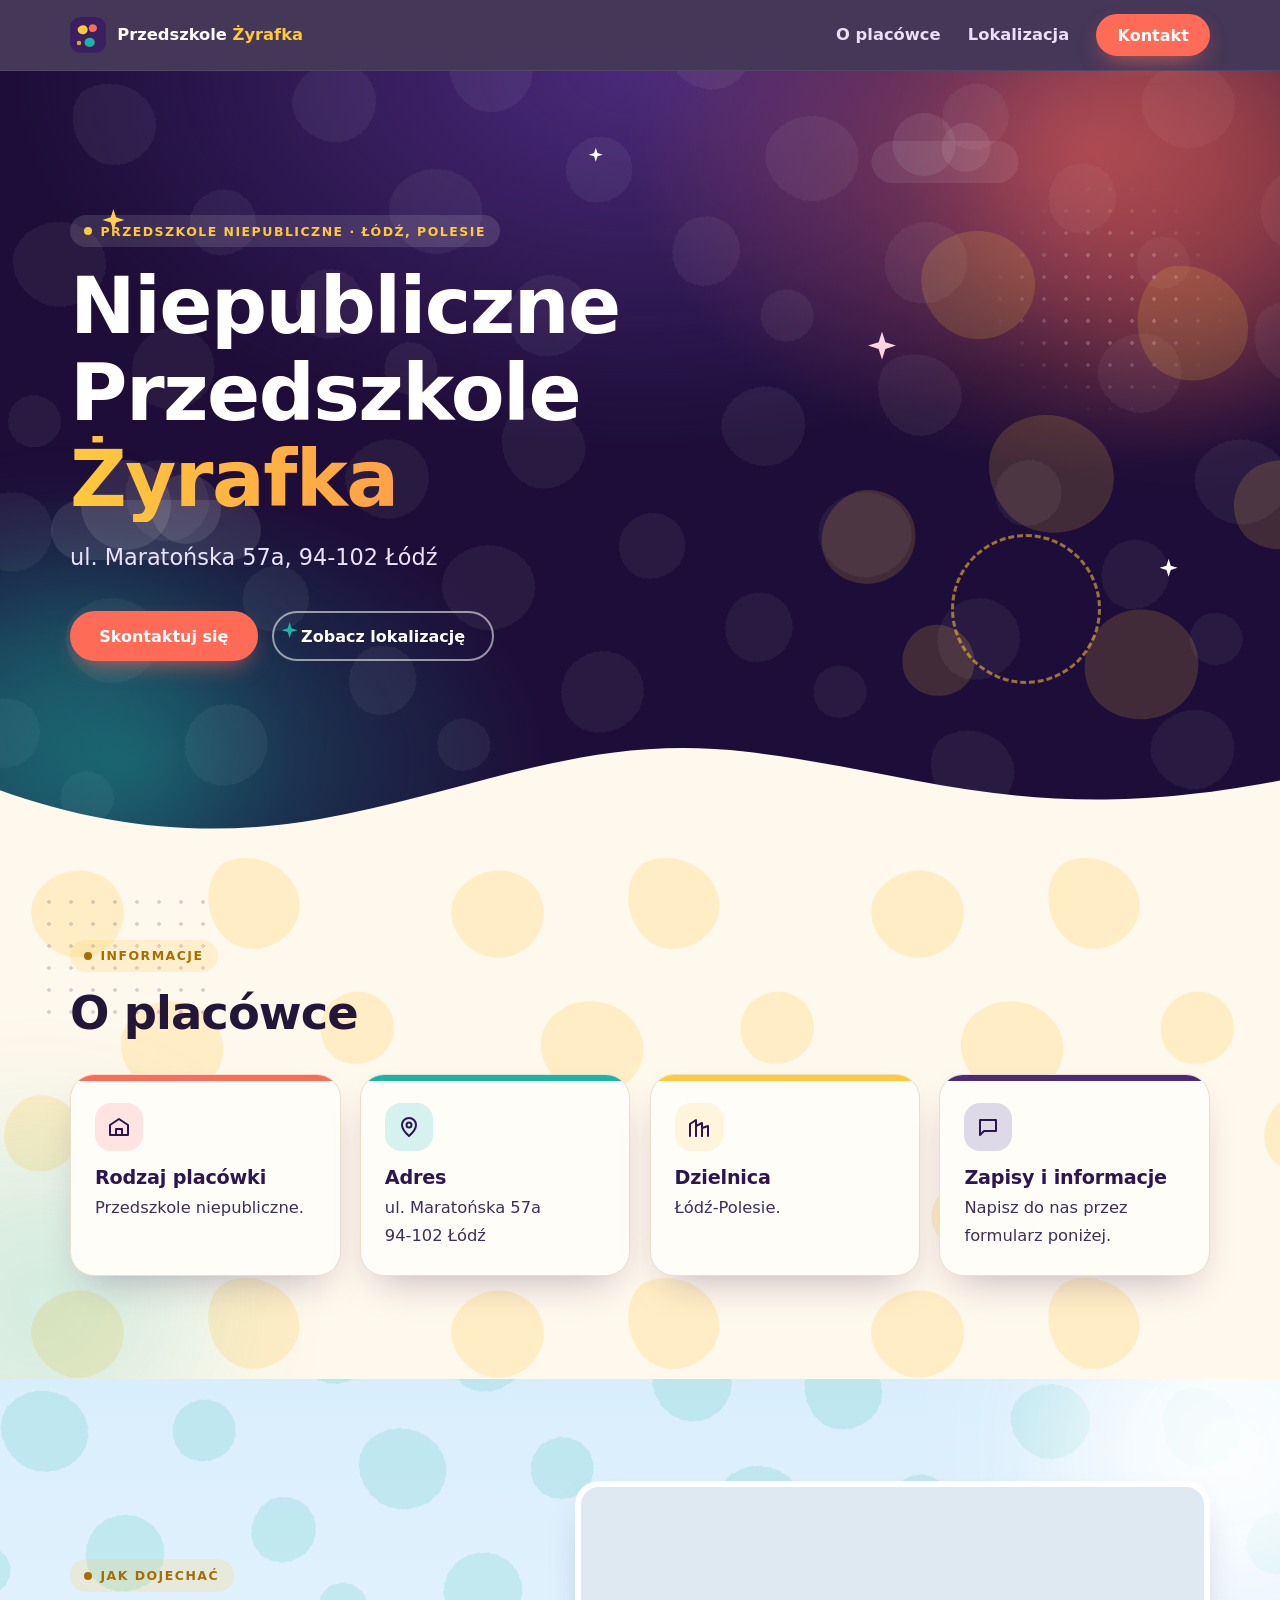
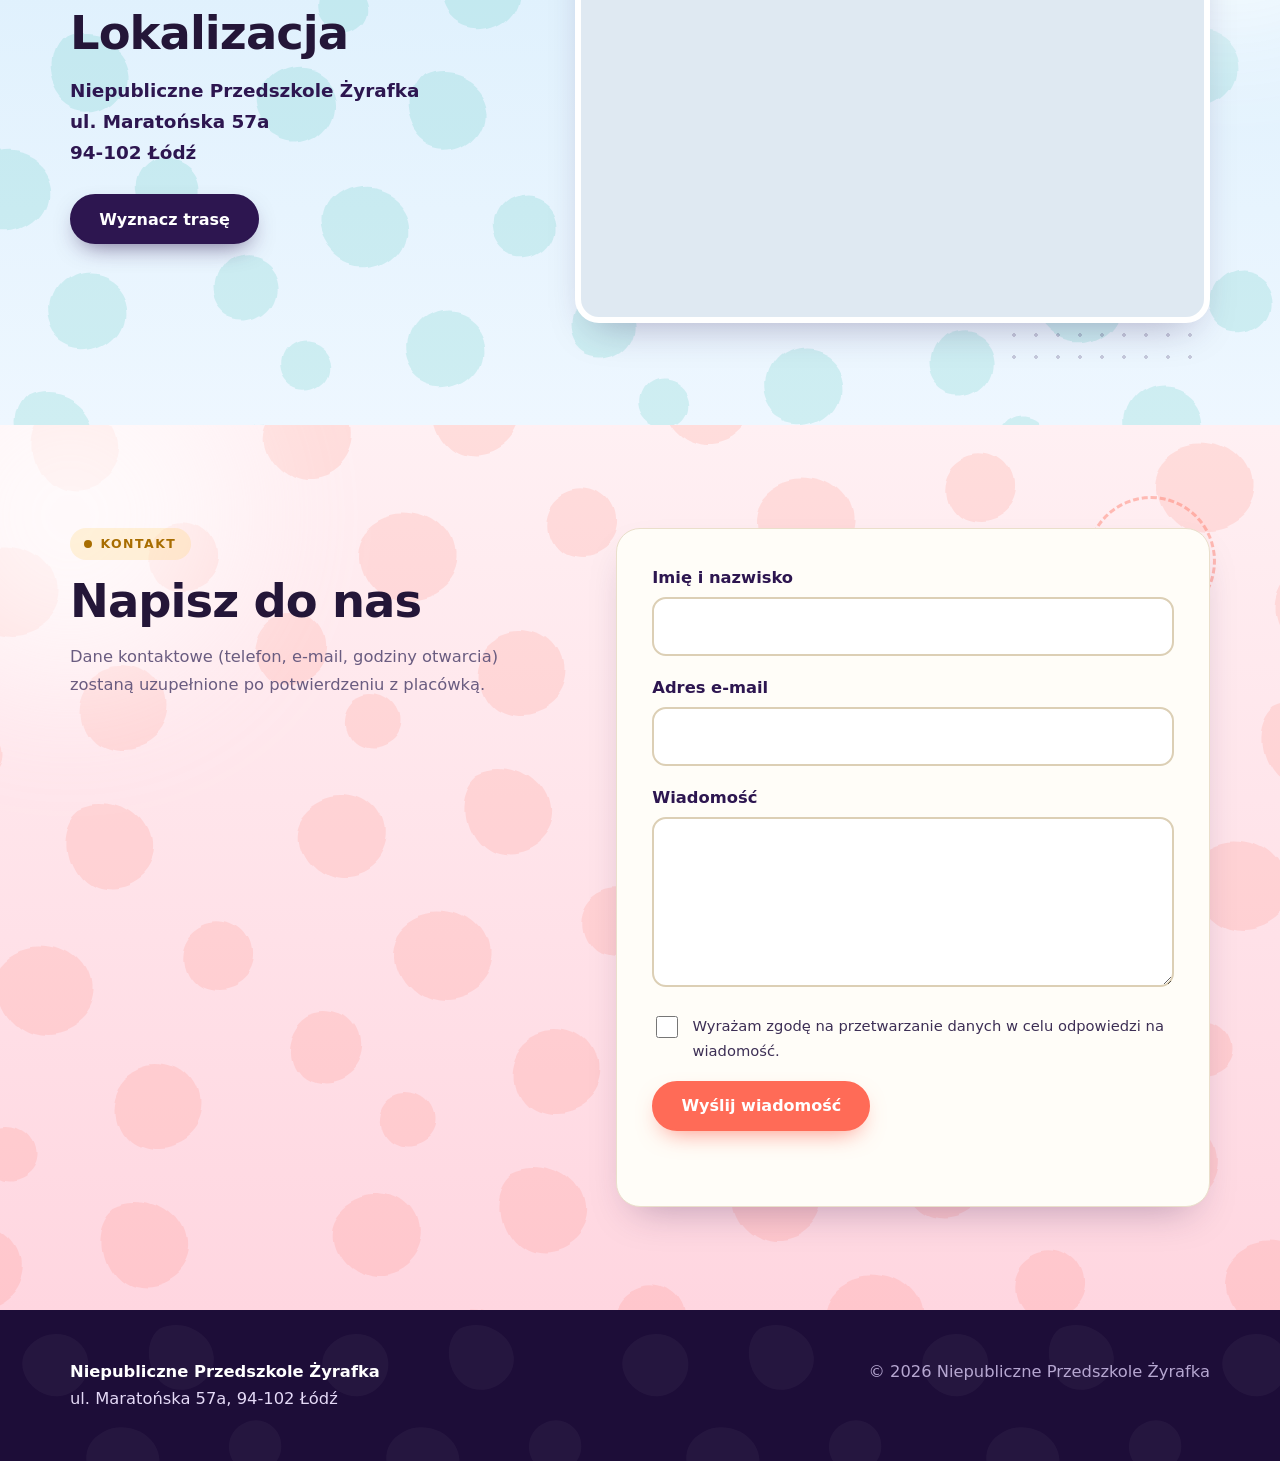
==== index.html @ 94027fcd "Przebuduj wygląd strony: nowa paleta, bogate warstwowe tło, fale i gwiazdy; dodaj docs/RESEARCH.md C" ====
<!DOCTYPE html>
<html lang="pl">
<head>
  <meta charset="utf-8">
  <meta name="viewport" content="width=device-width, initial-scale=1">
  <title>Niepubliczne Przedszkole Żyrafka – Łódź, ul. Maratońska 57a</title>
  <meta name="description" content="Niepubliczne Przedszkole Żyrafka w Łodzi (Polesie), ul. Maratońska 57a, 94-102 Łódź. Sprawdź lokalizację i dane placówki.">
  <meta name="theme-color" content="#1d0d38">
  <!-- TODO: po ustaleniu domeny odkomentuj i uzupełnij canonical oraz adresy og:url / og:image -->
  <!-- <link rel="canonical" href="https://TWOJA-DOMENA.pl/"> -->
  <link rel="icon" href="assets/favicon.svg" type="image/svg+xml">

  <meta property="og:type" content="website">
  <meta property="og:locale" content="pl_PL">
  <meta property="og:title" content="Niepubliczne Przedszkole Żyrafka – Łódź">
  <meta property="og:description" content="Niepubliczne przedszkole w Łodzi, ul. Maratońska 57a (Polesie).">
  <meta name="twitter:card" content="summary">
  <meta name="twitter:title" content="Niepubliczne Przedszkole Żyrafka – Łódź">
  <meta name="twitter:description" content="Niepubliczne przedszkole w Łodzi, ul. Maratońska 57a (Polesie).">

  <link rel="stylesheet" href="css/style.css">

  <!-- Schema.org: wyłącznie potwierdzone dane. Telefon, e-mail i godziny dodaj dopiero po weryfikacji z placówką. -->
  <script type="application/ld+json">
  {
    "@context": "https://schema.org",
    "@type": "Preschool",
    "name": "Niepubliczne Przedszkole Żyrafka",
    "address": {
      "@type": "PostalAddress",
      "streetAddress": "Maratońska 57a",
      "postalCode": "94-102",
      "addressLocality": "Łódź",
      "addressCountry": "PL"
    }
  }
  </script>
</head>
<body>
  <a class="skip" href="#main">Przejdź do treści</a>

  <header class="header" id="top">
    <div class="wrap header__in">
      <a class="brand" href="#top" aria-label="Niepubliczne Przedszkole Żyrafka – początek strony">
        <img src="assets/favicon.svg" width="36" height="36" alt="" aria-hidden="true">
        <span>Przedszkole <strong>Żyrafka</strong></span>
      </a>
      <button class="burger" id="burger" aria-expanded="false" aria-controls="nav" aria-label="Otwórz menu">
        <span></span><span></span><span></span>
      </button>
      <nav class="nav" id="nav" aria-label="Główna nawigacja">
        <a href="#o-placowce">O placówce</a>
        <a href="#lokalizacja">Lokalizacja</a>
        <a href="#kontakt" class="btn btn--sm">Kontakt</a>
      </nav>
    </div>
  </header>

  <main id="main">
    <section class="hero" aria-labelledby="hero-title">
      <div class="bg" aria-hidden="true">
        <div class="patch"></div>
        <div class="blob a"></div><div class="blob b"></div>
        <div class="big float c"></div>
        <div class="dots"></div>
        <div class="ring float b"></div>
        <div class="cloud c1 drift"></div><div class="cloud c2 drift"></div>
        <i class="star s1 twinkle"></i><i class="star s2 twinkle b"></i><i class="star s3 twinkle c"></i><i class="star s4 twinkle b"></i><i class="star s5 twinkle"></i>
      </div>
      <div class="wrap hero__in">
        <p class="eyebrow reveal">Przedszkole niepubliczne · Łódź, Polesie</p>
        <h1 id="hero-title" class="reveal">Niepubliczne Przedszkole <span>Żyrafka</span></h1>
        <p class="lead reveal">ul. Maratońska 57a, 94-102 Łódź</p>
        <div class="hero__cta reveal">
          <a class="btn" href="#kontakt">Skontaktuj się</a>
          <a class="btn btn--ghost" href="#lokalizacja">Zobacz lokalizację</a>
        </div>
      </div>
      <svg class="wave" viewBox="0 0 1440 120" preserveAspectRatio="none" aria-hidden="true"><path d="M0 70c120 40 240 50 360 30 180-30 300-90 480-70 200 22 320 80 600 30v100H0z"/></svg>
    </section>

    <section class="section section--cream" id="o-placowce" aria-labelledby="o-title">
      <div class="bg" aria-hidden="true"><div class="patch"></div><div class="blob"></div><div class="dots"></div></div>
      <div class="wrap">
        <header class="section__head reveal">
          <p class="eyebrow">Informacje</p>
          <h2 id="o-title">O placówce</h2>
        </header>
        <div class="facts">
          <article class="card reveal">
            <span class="card__ico" aria-hidden="true"><svg viewBox="0 0 24 24" fill="none" stroke="currentColor" stroke-width="2" stroke-linecap="round" stroke-linejoin="round"><path d="M3 10l9-6 9 6v10H3z"/><path d="M9 20v-6h6v6"/></svg></span>
            <h3>Rodzaj placówki</h3>
            <p>Przedszkole niepubliczne.</p>
          </article>
          <article class="card reveal">
            <span class="card__ico" aria-hidden="true"><svg viewBox="0 0 24 24" fill="none" stroke="currentColor" stroke-width="2" stroke-linecap="round" stroke-linejoin="round"><path d="M12 21s7-6.2 7-11a7 7 0 10-14 0c0 4.8 7 11 7 11z"/><circle cx="12" cy="10" r="2.5"/></svg></span>
            <h3>Adres</h3>
            <address>ul. Maratońska 57a<br>94-102 Łódź</address>
          </article>
          <article class="card reveal">
            <span class="card__ico" aria-hidden="true"><svg viewBox="0 0 24 24" fill="none" stroke="currentColor" stroke-width="2" stroke-linecap="round" stroke-linejoin="round"><path d="M3 21V9l6-4v16"/><path d="M9 21V11l6-3v13"/><path d="M15 21V13l6-2v10"/></svg></span>
            <h3>Dzielnica</h3>
            <p>Łódź-Polesie.</p>
          </article>
          <article class="card reveal">
            <span class="card__ico" aria-hidden="true"><svg viewBox="0 0 24 24" fill="none" stroke="currentColor" stroke-width="2" stroke-linecap="round" stroke-linejoin="round"><path d="M4 5h16v11H8l-4 4z"/></svg></span>
            <h3>Zapisy i informacje</h3>
            <p>Napisz do nas przez formularz poniżej.</p>
          </article>
        </div>
        <!--
          TODO (po otrzymaniu danych od placówki) – dodaj tutaj kolejne karty/sekcje, np.:
          opis placówki i koncepcja pracy, oferta i zajęcia, wyżywienie, opłaty,
          godziny otwarcia, zasady rekrutacji, galeria prawdziwych zdjęć (assets/…).
          Nie publikuj niczego, czego placówka nie potwierdziła.
          Zob. docs/RESEARCH.md – lista danych znalezionych w sieci i wymagających weryfikacji.
        -->
      </div>
    </section>

    <section class="section section--sky" id="lokalizacja" aria-labelledby="loc-title">
      <div class="bg" aria-hidden="true"><div class="patch"></div><div class="blob"></div><div class="dots"></div></div>
      <div class="wrap loc">
        <div class="loc__text reveal">
          <p class="eyebrow">Jak dojechać</p>
          <h2 id="loc-title">Lokalizacja</h2>
          <address>Niepubliczne Przedszkole Żyrafka<br>ul. Maratońska 57a<br>94-102 Łódź</address>
          <a class="btn btn--dark" target="_blank" rel="noopener"
             href="https://www.google.com/maps/dir/?api=1&amp;destination=Marato%C5%84ska+57a%2C+94-102+%C5%81%C3%B3d%C5%BA">Wyznacz trasę<span class="sr"> (otworzy się w nowej karcie)</span></a>
        </div>
        <div class="loc__map reveal">
          <iframe title="Mapa Google: Maratońska 57a, 94-102 Łódź" loading="lazy" referrerpolicy="no-referrer-when-downgrade"
                  src="https://www.google.com/maps?q=Marato%C5%84ska+57a%2C+94-102+%C5%81%C3%B3d%C5%BA&amp;output=embed"></iframe>
        </div>
      </div>
    </section>

    <section class="section section--pink" id="kontakt" aria-labelledby="k-title">
      <div class="bg" aria-hidden="true"><div class="patch"></div><div class="blob"></div><div class="ring float"></div></div>
      <div class="wrap contact">
        <div class="reveal">
          <p class="eyebrow">Kontakt</p>
          <h2 id="k-title">Napisz do nas</h2>
          <p class="muted">Dane kontaktowe (telefon, e-mail, godziny otwarcia) zostaną uzupełnione po potwierdzeniu z placówką.</p>
          <!-- TODO: dodaj telefon (<a href="tel:+48…">) i e-mail po potwierdzeniu; uzupełnij też JSON-LD (telephone, openingHoursSpecification). -->
        </div>
        <form class="form reveal" id="contact-form" novalidate data-endpoint="">
          <!-- TODO: wpisz w data-endpoint adres usługi odbierającej formularze (np. Formspree / własny backend) -->
          <div class="field">
            <label for="name">Imię i nazwisko</label>
            <input id="name" name="name" type="text" autocomplete="name" required>
          </div>
          <div class="field">
            <label for="email">Adres e-mail</label>
            <input id="email" name="email" type="email" autocomplete="email" required>
          </div>
          <div class="field">
            <label for="msg">Wiadomość</label>
            <textarea id="msg" name="message" rows="5" required></textarea>
          </div>
          <div class="field field--check">
            <input id="consent" name="consent" type="checkbox" required>
            <label for="consent">Wyrażam zgodę na przetwarzanie danych w celu odpowiedzi na wiadomość. <!-- TODO: dodaj link do polityki prywatności --></label>
          </div>
          <button class="btn" type="submit">Wyślij wiadomość</button>
          <p class="form__status" id="form-status" role="status" aria-live="polite"></p>
        </form>
      </div>
    </section>
  </main>

  <footer class="footer">
    <div class="bg" aria-hidden="true"><div class="patch"></div></div>
    <div class="wrap footer__in">
      <p><strong>Niepubliczne Przedszkole Żyrafka</strong><br>ul. Maratońska 57a, 94-102 Łódź</p>
      <p class="muted">© <span id="year">2026</span> Niepubliczne Przedszkole Żyrafka</p>
    </div>
  </footer>

  <script src="js/main.js" defer></script>
</body>
</html>
---- css/style.css ----
:root{
  --plum:#2d1650; --plum-d:#1d0d38; --plum-m:#4a2a7a;
  --coral:#ff6b57; --sun:#ffc93c; --teal:#19b5a5; --sky:#d9eefc; --pink:#ffd6e0;
  --cream:#fff8ec; --paper:#fffdf8; --ink:#241638; --muted:#6a5c80; --line:#eadfcb;
  --r:24px; --shadow:0 18px 40px -18px rgba(45,22,80,.35);
  --font:ui-rounded,"Nunito","Segoe UI",system-ui,-apple-system,"Helvetica Neue",Arial,sans-serif;
  --serif:"Trebuchet MS","Segoe UI",system-ui,sans-serif;
  --spots:url("data:image/svg+xml,%3Csvg xmlns=%22http://www.w3.org/2000/svg%22 width=%22320%22 height=%22320%22 viewBox=%220 0 320 320%22%3E%3Cg fill=%22currentColor%22%3E%3Cpath d=%22M30 40c18-22 52-18 62 6 8 20-6 44-30 46-26 2-50-30-32-52z%22/%3E%3Cpath d=%22M170 20c24-12 56 4 58 30 2 22-22 40-44 34-26-8-34-48-14-64z%22/%3E%3Cpath d=%22M262 120c18-8 40 6 38 28-2 20-24 30-42 22-18-10-20-40 4-50z%22/%3E%3Cpath d=%22M110 130c26-14 62 4 60 34-2 28-38 42-60 26-22-16-26-46 0-60z%22/%3E%3Cpath d=%22M18 200c20-10 44 4 42 28-2 22-28 34-46 22-16-12-14-38 4-50z%22/%3E%3Cpath d=%22M200 230c24-10 52 8 48 36-4 26-38 38-58 22-18-16-14-48 10-58z%22/%3E%3Cpath d=%22M80 270c14-8 34 2 34 20 0 16-20 26-34 18-14-8-14-30 0-38z%22/%3E%3C/g%3E%3C/svg%3E");
}
*,*::before,*::after{box-sizing:border-box}
html{scroll-behavior:smooth;scroll-padding-top:84px}
body{margin:0;font:1.02rem/1.7 var(--font);color:var(--ink);background:var(--cream);-webkit-font-smoothing:antialiased;overflow-x:hidden}
img,iframe,svg{max-width:100%}
a{color:var(--plum-m)}
:focus-visible{outline:3px solid var(--coral);outline-offset:3px;border-radius:8px}
.wrap{width:min(1140px,100% - 2.5rem);margin-inline:auto;position:relative;z-index:2}
.skip{position:absolute;left:-999px;top:0;background:#fff;padding:.7rem 1rem;z-index:100}
.skip:focus{left:1rem;top:1rem}
.sr{position:absolute;width:1px;height:1px;overflow:hidden;clip:rect(0 0 0 0);white-space:nowrap}
.muted{color:var(--muted)}
address{font-style:normal}

/* ---------- header ---------- */
.header{position:sticky;top:0;z-index:60;background:rgba(29,13,56,.82);backdrop-filter:blur(14px);-webkit-backdrop-filter:blur(14px);border-bottom:1px solid rgba(255,255,255,.08)}
.header__in{display:flex;align-items:center;justify-content:space-between;min-height:70px}
.brand{display:flex;align-items:center;gap:.7rem;text-decoration:none;color:#fff;font-weight:600}
.brand strong{color:var(--sun)}
.nav{display:flex;align-items:center;gap:1.7rem}
.nav a:not(.btn){text-decoration:none;color:#e9e0f7;font-weight:600}
.nav a:not(.btn):hover{color:var(--sun)}
.burger{display:none;background:none;border:0;padding:.7rem;cursor:pointer;width:48px;height:48px}
.burger span{display:block;height:2px;background:#fff;margin:6px 0;border-radius:2px;transition:.25s}
.burger[aria-expanded=true] span:nth-child(1){transform:translateY(8px) rotate(45deg)}
.burger[aria-expanded=true] span:nth-child(2){opacity:0}
.burger[aria-expanded=true] span:nth-child(3){transform:translateY(-8px) rotate(-45deg)}

/* ---------- buttons ---------- */
.btn{display:inline-flex;align-items:center;justify-content:center;gap:.5rem;min-height:50px;padding:.75rem 1.7rem;border-radius:999px;background:var(--coral);color:#fff;font:700 1rem var(--font);text-decoration:none;border:2px solid var(--coral);cursor:pointer;box-shadow:0 10px 24px -10px rgba(255,107,87,.8);transition:transform .2s,background .2s,box-shadow .2s}
.btn:hover{background:#ff5640;transform:translateY(-2px);box-shadow:0 16px 28px -12px rgba(255,107,87,.9)}
.btn--ghost{background:transparent;color:#fff;border-color:rgba(255,255,255,.55);box-shadow:none}
.btn--ghost:hover{background:#fff;color:var(--plum);box-shadow:none}
.btn--sm{min-height:42px;padding:.4rem 1.2rem}
.btn--dark{background:var(--plum);border-color:var(--plum);box-shadow:0 10px 24px -10px rgba(45,22,80,.7)}
.btn--dark:hover{background:var(--plum-d)}

/* ---------- headings ---------- */
h1,h2,h3{font-family:var(--serif);line-height:1.1;margin:0 0 1rem;font-weight:800;letter-spacing:-.02em}
h1{font-size:clamp(2.4rem,7vw,4.9rem)}
h1 span{display:block;background:linear-gradient(90deg,var(--sun),var(--coral));-webkit-background-clip:text;background-clip:text;color:transparent}
h2{font-size:clamp(1.9rem,4.4vw,2.9rem)}
h3{font-size:1.2rem;letter-spacing:-.01em}
.eyebrow{display:inline-flex;align-items:center;gap:.5rem;margin:0 0 1rem;padding:.35rem .9rem;border-radius:999px;font-size:.78rem;letter-spacing:.12em;text-transform:uppercase;font-weight:800;background:rgba(255,201,60,.18);color:#a86d00}
.hero .eyebrow{background:rgba(255,255,255,.12);color:var(--sun)}
.eyebrow::before{content:"";width:8px;height:8px;border-radius:50%;background:currentColor}

/* ---------- background layers ---------- */
.bg{position:absolute;inset:0;overflow:hidden;pointer-events:none;z-index:0}
.bg>*{position:absolute}
.patch{background-color:currentColor;-webkit-mask-image:var(--spots);mask-image:var(--spots);-webkit-mask-size:var(--sz,320px);mask-size:var(--sz,320px);-webkit-mask-repeat:repeat;mask-repeat:repeat}
.blob{border-radius:50%;filter:blur(70px)}
.dots{background-image:radial-gradient(currentColor 1.6px,transparent 1.8px);background-size:22px 22px}
.ring{border-radius:50%;border:3px dashed currentColor}
.float{animation:float 12s ease-in-out infinite}
.float.b{animation-duration:16s;animation-delay:-5s}
.float.c{animation-duration:20s;animation-delay:-9s}
@keyframes float{50%{transform:translateY(-16px) rotate(5deg)}}
.twinkle{animation:twinkle 4s ease-in-out infinite}
.twinkle.b{animation-delay:-1.3s}.twinkle.c{animation-delay:-2.6s}
@keyframes twinkle{50%{opacity:.25;transform:scale(.8)}}
.drift{animation:drift 60s linear infinite}
@keyframes drift{from{transform:translateX(-10%)}to{transform:translateX(10%)}}

/* ---------- hero ---------- */
.hero{position:relative;color:#fff;overflow:hidden;padding:clamp(4.5rem,12vw,9rem) 0 clamp(7rem,14vw,11rem);background:
  radial-gradient(60% 70% at 85% 10%,rgba(255,107,87,.45),transparent 60%),
  radial-gradient(55% 60% at 10% 90%,rgba(25,181,165,.35),transparent 60%),
  radial-gradient(70% 70% at 50% 0%,var(--plum-m),transparent 70%),var(--plum-d)}
.hero .patch{inset:-10% -5%;color:rgba(255,255,255,.055);transform:rotate(-8deg);--sz:380px}
.hero .dots{right:4%;top:14%;width:240px;height:240px;color:rgba(255,255,255,.22);mask-image:radial-gradient(circle,#000 30%,transparent 72%);-webkit-mask-image:radial-gradient(circle,#000 30%,transparent 72%)}
.hero .blob.a{width:380px;height:380px;right:-90px;top:-80px;background:var(--coral);opacity:.35}
.hero .blob.b{width:320px;height:320px;left:-100px;bottom:-60px;background:var(--teal);opacity:.3}
.hero .ring{width:150px;height:150px;right:14%;bottom:20%;color:rgba(255,201,60,.55)}
.hero .big{width:min(46vw,520px);aspect-ratio:1;right:-6%;top:50%;margin-top:-18%;color:var(--sun);background-color:currentColor;-webkit-mask:var(--spots) center/100% 100% no-repeat;mask:var(--spots) center/100% 100% no-repeat;opacity:.16;transform:rotate(14deg)}
.star{width:22px;height:22px;background:var(--sun);clip-path:polygon(50% 0,62% 38%,100% 50%,62% 62%,50% 100%,38% 62%,0 50%,38% 38%)}
.star.s1{left:8%;top:18%}
.star.s2{left:46%;top:10%;width:14px;height:14px;background:#fff}
.star.s3{right:30%;top:34%;width:28px;height:28px;background:var(--pink)}
.star.s4{left:22%;bottom:26%;width:16px;height:16px;background:var(--teal)}
.star.s5{right:8%;bottom:34%;width:18px;height:18px;background:#fff}
.cloud{width:210px;height:60px;background:rgba(255,255,255,.1);border-radius:60px}
.cloud::before,.cloud::after{content:"";position:absolute;background:inherit;border-radius:50%}
.cloud::before{width:90px;height:90px;left:30px;top:-40px}
.cloud::after{width:70px;height:70px;left:100px;top:-26px}
.cloud.c1{left:4%;top:56%}
.cloud.c2{right:18%;top:8%;transform:scale(.7);opacity:.8}
.hero__in{position:relative;z-index:2}
.hero__in>*{max-width:780px}
.lead{font-size:clamp(1.1rem,2.6vw,1.4rem);color:#ece3fb;margin:0 0 2.2rem}
.hero__cta{display:flex;flex-wrap:wrap;gap:.9rem}
.wave{position:absolute;left:0;right:0;bottom:-1px;width:100%;height:clamp(50px,9vw,120px);display:block;z-index:1}
.wave path{fill:var(--cream)}

/* ---------- sections ---------- */
.section{position:relative;padding:clamp(3.5rem,8vw,6.5rem) 0;overflow:hidden}
.section--cream{background:var(--cream)}
.section--sky{background:linear-gradient(180deg,var(--sky),#eef7ff)}
.section--pink{background:linear-gradient(180deg,#fff0f3,var(--pink))}
.section__head{margin-bottom:2.2rem;max-width:640px}
.section .patch{inset:0;opacity:1}
#o-placowce .patch{color:rgba(255,201,60,.22);--sz:420px}
#o-placowce .blob{width:320px;height:320px;left:-120px;bottom:-80px;background:var(--teal);opacity:.18}
#o-placowce .dots{left:3%;top:10%;width:180px;height:140px;color:rgba(45,22,80,.18)}
#lokalizacja .patch{color:rgba(25,181,165,.14);--sz:360px;transform:rotate(6deg);inset:-10%}
#lokalizacja .blob{width:340px;height:340px;right:-120px;top:-100px;background:#fff;opacity:.9}
#lokalizacja .dots{right:6%;bottom:8%;width:200px;height:160px;color:rgba(45,22,80,.2)}
#kontakt .patch{color:rgba(255,107,87,.14);--sz:400px;transform:rotate(-5deg);inset:-10%}
#kontakt .blob{width:340px;height:340px;left:-100px;top:-80px;background:#fff;opacity:.7}
#kontakt .ring{width:130px;height:130px;right:5%;top:8%;color:rgba(255,107,87,.4)}

.facts{display:grid;grid-template-columns:repeat(4,1fr);gap:1.2rem}
.card{position:relative;background:var(--paper);border:1px solid var(--line);border-radius:var(--r);padding:1.7rem 1.5rem 1.6rem;box-shadow:var(--shadow);transition:transform .3s,box-shadow .3s;overflow:hidden}
.card::before{content:"";position:absolute;inset:0 0 auto 0;height:6px;background:var(--c,var(--coral))}
.card:nth-child(2){--c:var(--teal)}.card:nth-child(3){--c:var(--sun)}.card:nth-child(4){--c:var(--plum-m)}
.card:hover{transform:translateY(-6px);box-shadow:0 24px 44px -18px rgba(45,22,80,.45)}
.card__ico{display:grid;place-items:center;width:48px;height:48px;border-radius:16px;background:color-mix(in srgb,var(--c,var(--coral)) 18%,#fff);color:var(--plum);margin-bottom:1rem}
.card__ico svg{width:24px;height:24px}
.card h3{margin-bottom:.4rem;color:var(--plum)}
.card p,.card address{margin:0;color:#3d2f55}

.loc{display:grid;grid-template-columns:1fr 1.4fr;gap:clamp(1.5rem,4vw,3.5rem);align-items:center}
.loc address{margin:0 0 1.6rem;font-size:1.15rem;font-weight:600;color:var(--plum)}
.loc__map{border-radius:var(--r);overflow:hidden;border:6px solid #fff;box-shadow:var(--shadow);background:#dfe9f2}
.loc__map iframe{display:block;width:100%;height:clamp(300px,45vw,430px);border:0}
.contact{display:grid;grid-template-columns:1fr 1.2fr;gap:clamp(1.5rem,4vw,3.5rem);align-items:start}

/* ---------- form ---------- */
.form{background:var(--paper);border:1px solid var(--line);border-radius:var(--r);padding:clamp(1.4rem,3vw,2.2rem);box-shadow:var(--shadow)}
.field{margin-bottom:1.1rem}
.field label{display:block;font-weight:700;margin-bottom:.35rem;color:var(--plum)}
.field input:not([type=checkbox]),.field textarea{width:100%;padding:.85rem 1rem;font:inherit;border:2px solid #dccfb5;border-radius:14px;background:#fff;color:var(--ink)}
.field input:focus,.field textarea:focus{outline:none;border-color:var(--plum-m);box-shadow:0 0 0 4px rgba(74,42,122,.15)}
.field--check{display:flex;gap:.7rem;align-items:flex-start}
.field--check input{width:22px;height:22px;margin-top:.2rem;flex:none;accent-color:var(--plum-m)}
.field--check label{font-weight:400;font-size:.92rem;margin:0;color:#3d2f55}
.field .err{border-color:#c0261e!important}
.form__status{margin:1rem 0 0;font-weight:700;min-height:1.5em}
.form__status.is-error{color:#c0261e}
.form__status.is-info{color:var(--plum-m)}

/* ---------- footer ---------- */
.footer{position:relative;overflow:hidden;background:var(--plum-d);color:#e4d9f6;padding:3rem 0}
.footer .patch{inset:0;color:rgba(255,255,255,.04);--sz:300px}
.footer__in{display:flex;justify-content:space-between;gap:1.5rem;flex-wrap:wrap}
.footer p{margin:0}
.footer strong{color:#fff}
.footer .muted{color:#b6a7d1}

/* ---------- reveal ---------- */
.js .reveal{opacity:0;transform:translateY(22px);transition:opacity .7s ease,transform .7s ease}
.js .reveal.in{opacity:1;transform:none}
.js .facts .reveal:nth-child(2){transition-delay:.08s}
.js .facts .reveal:nth-child(3){transition-delay:.16s}
.js .facts .reveal:nth-child(4){transition-delay:.24s}

/* ---------- responsive ---------- */
@media (max-width:1000px){
  .facts{grid-template-columns:repeat(2,1fr)}
}
@media (max-width:900px){
  .loc,.contact{grid-template-columns:1fr}
}
@media (max-width:720px){
  .burger{display:block}
  .nav{position:absolute;top:100%;left:0;right:0;flex-direction:column;align-items:stretch;gap:0;background:var(--plum-d);border-bottom:1px solid rgba(255,255,255,.1);padding:.5rem 1.25rem 1.25rem;display:none}
  .nav.open{display:flex}
  .nav a:not(.btn){padding:.95rem 0;border-bottom:1px solid rgba(255,255,255,.1)}
  .nav .btn{margin-top:1rem;min-height:48px}
  .hero__cta .btn{flex:1 1 100%}
  .facts{grid-template-columns:1fr}
  .hero .blob.a{width:240px;height:240px}.hero .blob.b{width:220px;height:220px}
  .hero .dots{width:150px;height:150px}
  .hero .ring,.cloud.c2,.star.s3{display:none}
  .hero .big{width:80vw;right:-30%}
  .footer__in{flex-direction:column}
}
@media (prefers-reduced-motion:reduce){
  *,*::before,*::after{animation:none!important;transition:none!important;scroll-behavior:auto!important}
  .js .reveal{opacity:1;transform:none}
}
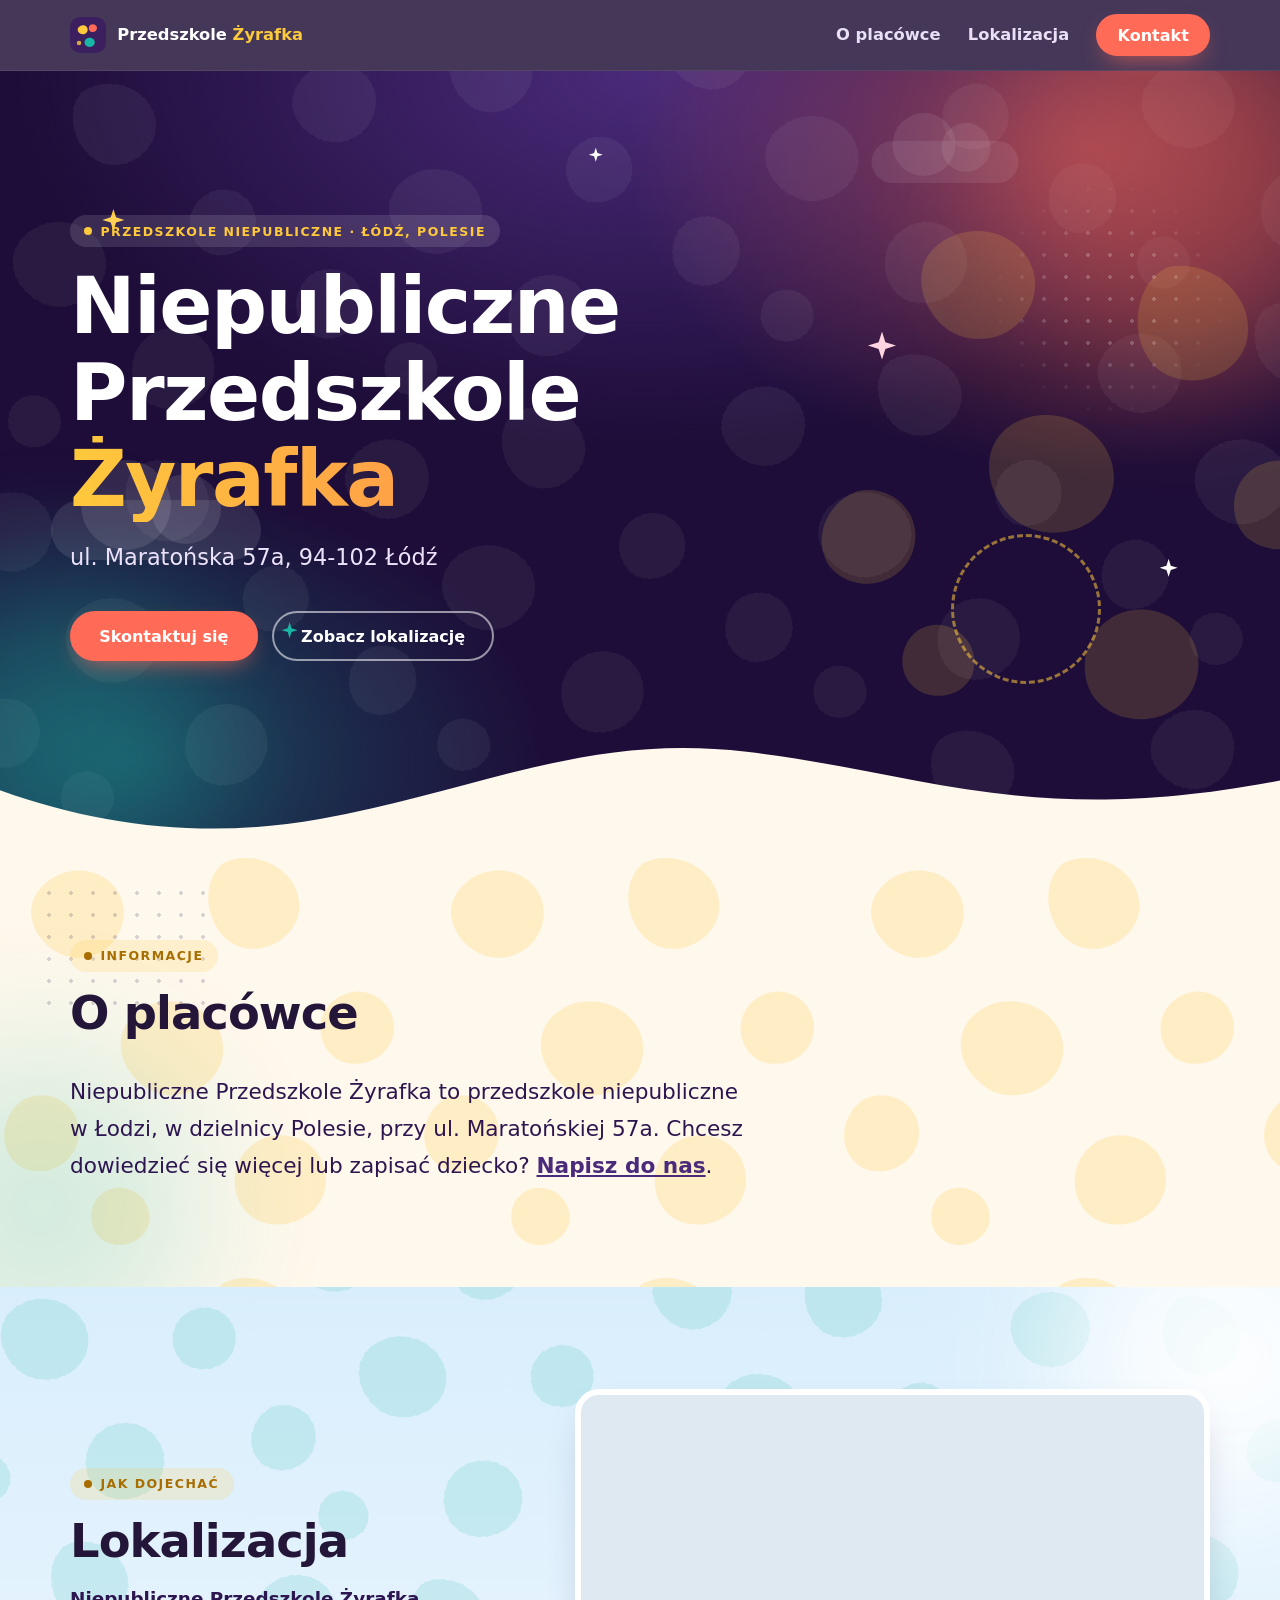
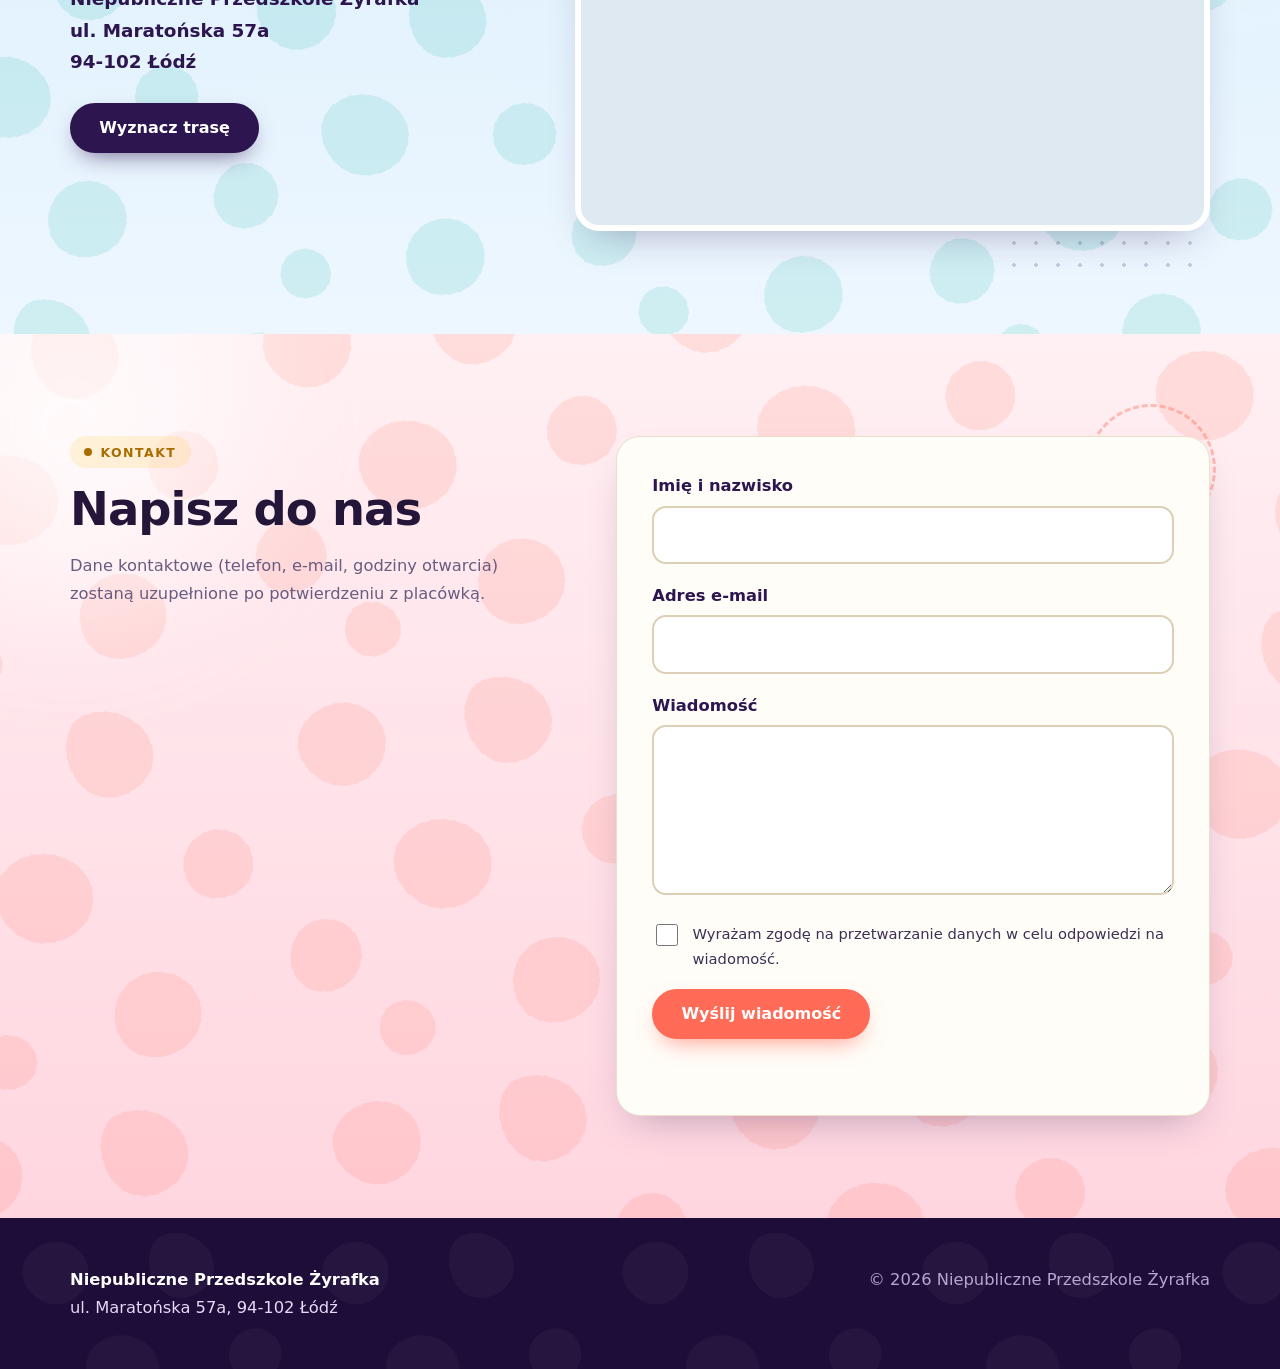
==== commit ab6280b3: "Usuń karty z ikonami, zastąp je krótkim tekstem Co-Authored-By: Claude Sonnet 5.5 <noreply@anthropic" ====
--- a/index.html
+++ b/index.html
@@ -86,28 +86,7 @@
           <p class="eyebrow">Informacje</p>
           <h2 id="o-title">O placówce</h2>
         </header>
-        <div class="facts">
-          <article class="card reveal">
-            <span class="card__ico" aria-hidden="true"><svg viewBox="0 0 24 24" fill="none" stroke="currentColor" stroke-width="2" stroke-linecap="round" stroke-linejoin="round"><path d="M3 10l9-6 9 6v10H3z"/><path d="M9 20v-6h6v6"/></svg></span>
-            <h3>Rodzaj placówki</h3>
-            <p>Przedszkole niepubliczne.</p>
-          </article>
-          <article class="card reveal">
-            <span class="card__ico" aria-hidden="true"><svg viewBox="0 0 24 24" fill="none" stroke="currentColor" stroke-width="2" stroke-linecap="round" stroke-linejoin="round"><path d="M12 21s7-6.2 7-11a7 7 0 10-14 0c0 4.8 7 11 7 11z"/><circle cx="12" cy="10" r="2.5"/></svg></span>
-            <h3>Adres</h3>
-            <address>ul. Maratońska 57a<br>94-102 Łódź</address>
-          </article>
-          <article class="card reveal">
-            <span class="card__ico" aria-hidden="true"><svg viewBox="0 0 24 24" fill="none" stroke="currentColor" stroke-width="2" stroke-linecap="round" stroke-linejoin="round"><path d="M3 21V9l6-4v16"/><path d="M9 21V11l6-3v13"/><path d="M15 21V13l6-2v10"/></svg></span>
-            <h3>Dzielnica</h3>
-            <p>Łódź-Polesie.</p>
-          </article>
-          <article class="card reveal">
-            <span class="card__ico" aria-hidden="true"><svg viewBox="0 0 24 24" fill="none" stroke="currentColor" stroke-width="2" stroke-linecap="round" stroke-linejoin="round"><path d="M4 5h16v11H8l-4 4z"/></svg></span>
-            <h3>Zapisy i informacje</h3>
-            <p>Napisz do nas przez formularz poniżej.</p>
-          </article>
-        </div>
+        <p class="about reveal">Niepubliczne Przedszkole Żyrafka to przedszkole niepubliczne w Łodzi, w dzielnicy Polesie, przy ul. Maratońskiej 57a. Chcesz dowiedzieć się więcej lub zapisać dziecko? <a href="#kontakt">Napisz do nas</a>.</p>
         <!--
           TODO (po otrzymaniu danych od placówki) – dodaj tutaj kolejne karty/sekcje, np.:
           opis placówki i koncepcja pracy, oferta i zajęcia, wyżywienie, opłaty,
--- a/css/style.css
+++ b/css/style.css
@@ -187,3 +187,6 @@
   *,*::before,*::after{animation:none!important;transition:none!important;scroll-behavior:auto!important}
   .js .reveal{opacity:1;transform:none}
 }
+
+.about{max-width:680px;margin:0;font-size:clamp(1.1rem,2.4vw,1.35rem);line-height:1.7;color:var(--plum)}
+.about a{font-weight:700}
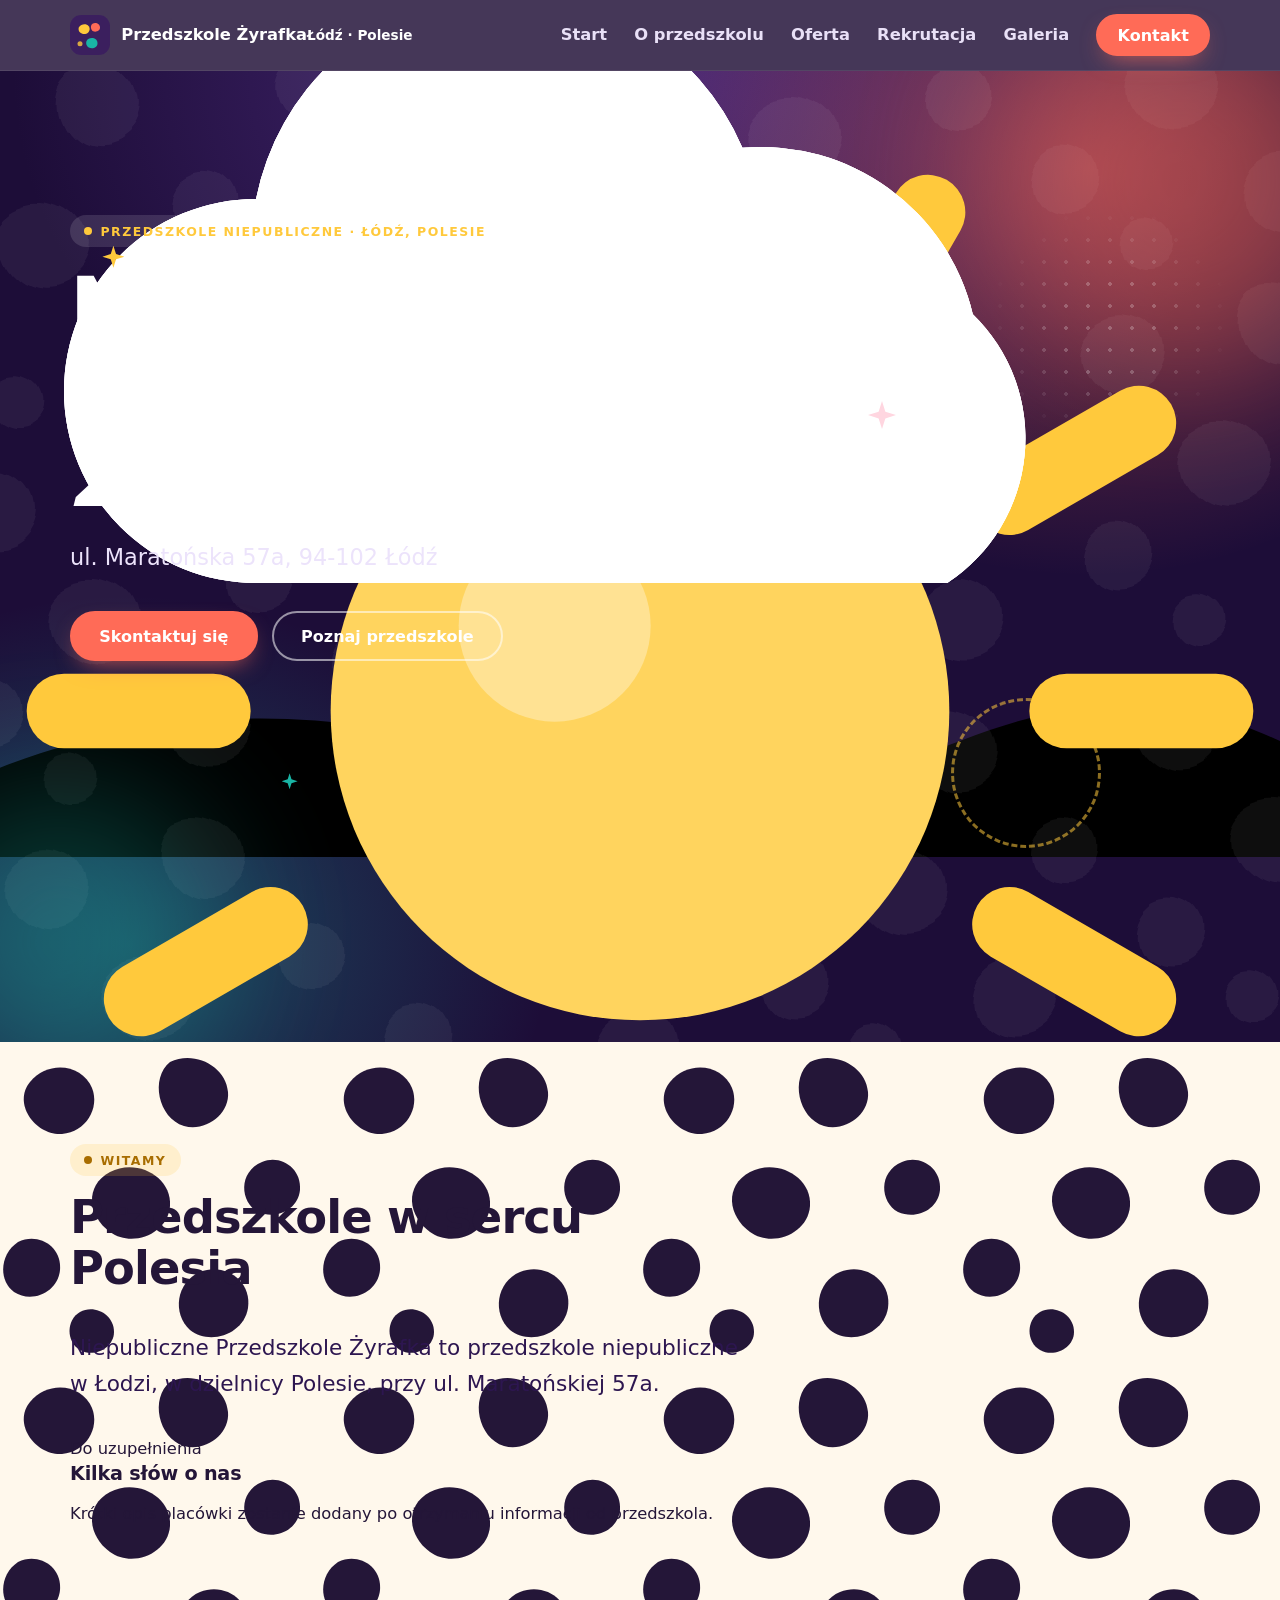
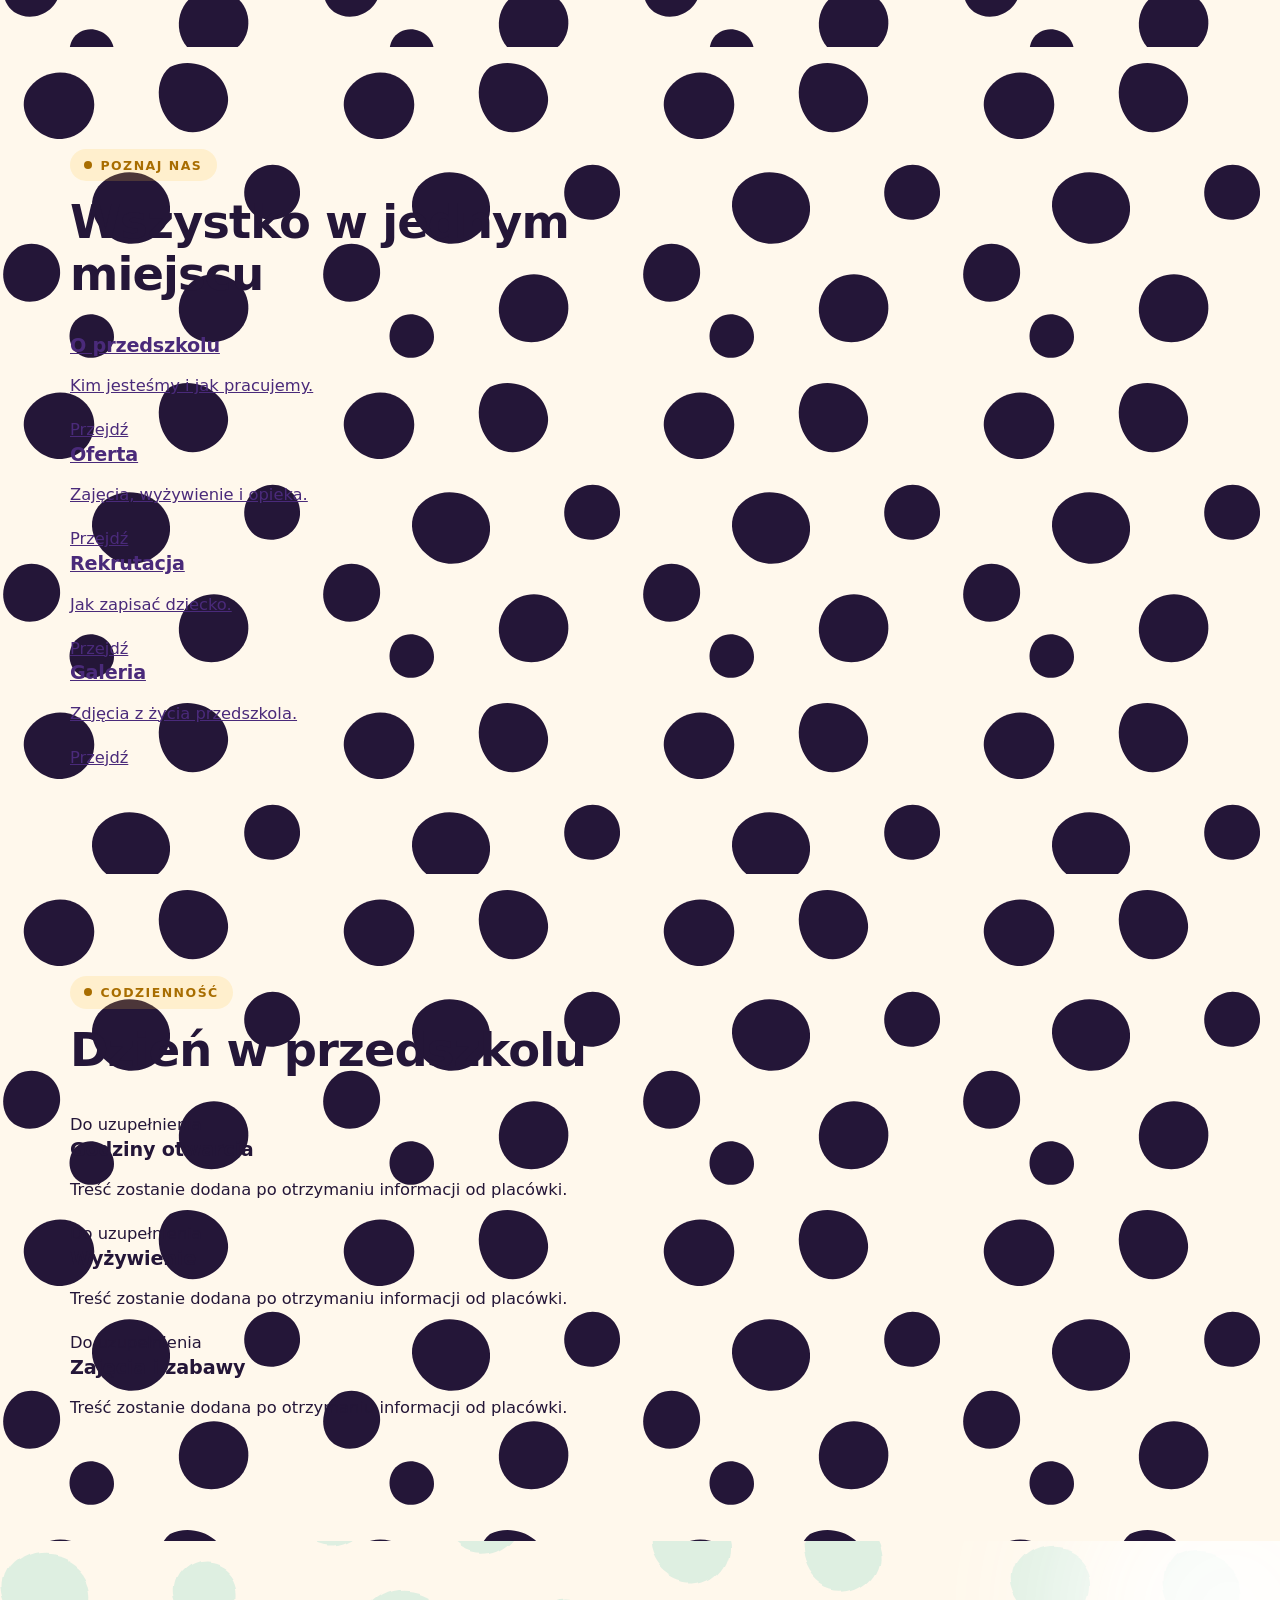
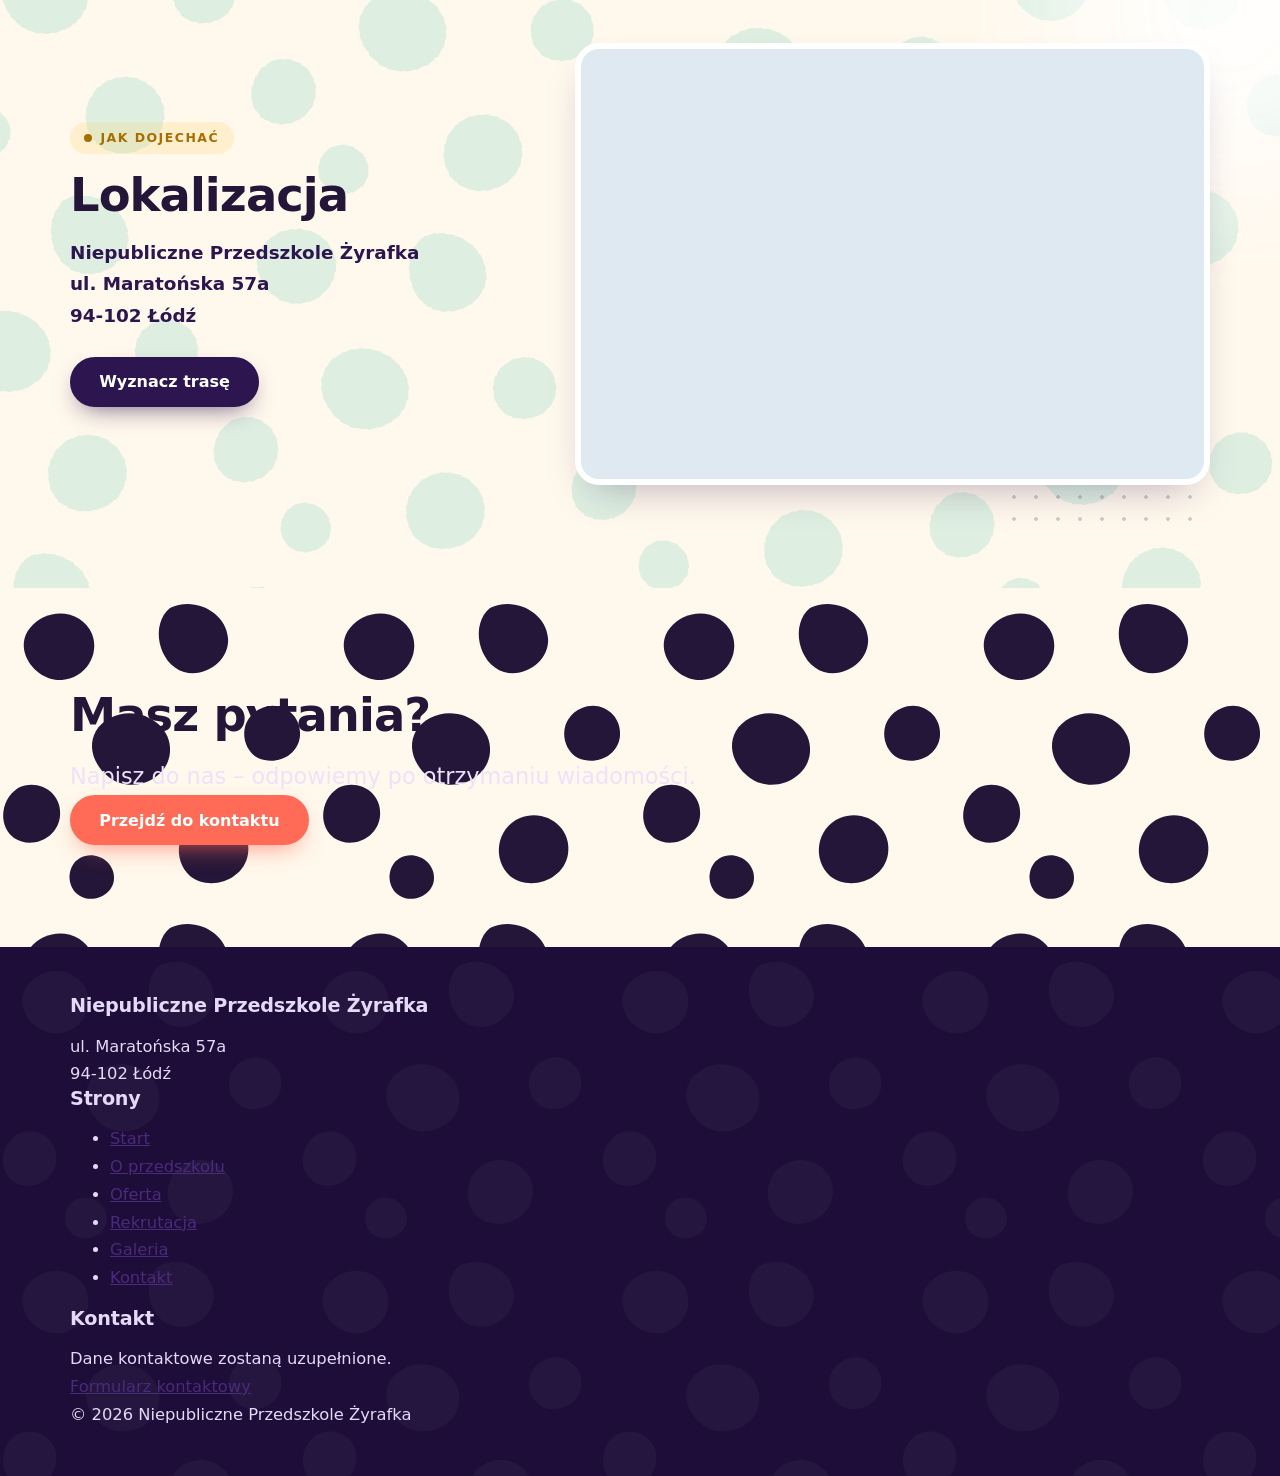
==== commit d064cc59: "Przebuduj stronę na wielostronicową: jasny wygląd, bogate tło, animacje, kafelki do uzupełnienia Pod" ====
--- a/index.html
+++ b/index.html
@@ -4,158 +4,37 @@
   <meta charset="utf-8">
   <meta name="viewport" content="width=device-width, initial-scale=1">
   <title>Niepubliczne Przedszkole Żyrafka – Łódź, ul. Maratońska 57a</title>
-  <meta name="description" content="Niepubliczne Przedszkole Żyrafka w Łodzi (Polesie), ul. Maratońska 57a, 94-102 Łódź. Sprawdź lokalizację i dane placówki.">
-  <meta name="theme-color" content="#1d0d38">
-  <!-- TODO: po ustaleniu domeny odkomentuj i uzupełnij canonical oraz adresy og:url / og:image -->
-  <!-- <link rel="canonical" href="https://TWOJA-DOMENA.pl/"> -->
+  <meta name="description" content="Niepubliczne Przedszkole Żyrafka w Łodzi (Polesie), ul. Maratońska 57a, 94-102 Łódź. Poznaj placówkę i skontaktuj się z nami.">
+  <meta name="theme-color" content="#fffaf0">
+  <!-- TODO: po ustaleniu domeny dodaj <link rel="canonical" href="https://TWOJA-DOMENA.pl/"> oraz og:url / og:image -->
   <link rel="icon" href="assets/favicon.svg" type="image/svg+xml">
-
-  <meta property="og:type" content="website">
-  <meta property="og:locale" content="pl_PL">
-  <meta property="og:title" content="Niepubliczne Przedszkole Żyrafka – Łódź">
-  <meta property="og:description" content="Niepubliczne przedszkole w Łodzi, ul. Maratońska 57a (Polesie).">
-  <meta name="twitter:card" content="summary">
-  <meta name="twitter:title" content="Niepubliczne Przedszkole Żyrafka – Łódź">
-  <meta name="twitter:description" content="Niepubliczne przedszkole w Łodzi, ul. Maratońska 57a (Polesie).">
-
+  <meta property="og:type" content="website"><meta property="og:locale" content="pl_PL">
+  <meta property="og:title" content="Niepubliczne Przedszkole Żyrafka – Łódź, ul. Maratońska 57a"><meta property="og:description" content="Niepubliczne Przedszkole Żyrafka w Łodzi (Polesie), ul. Maratońska 57a, 94-102 Łódź. Poznaj placówkę i skontaktuj się z nami.">
+  <meta name="twitter:card" content="summary"><meta name="twitter:title" content="Niepubliczne Przedszkole Żyrafka – Łódź, ul. Maratońska 57a"><meta name="twitter:description" content="Niepubliczne Przedszkole Żyrafka w Łodzi (Polesie), ul. Maratońska 57a, 94-102 Łódź. Poznaj placówkę i skontaktuj się z nami.">
   <link rel="stylesheet" href="css/style.css">
-
-  <!-- Schema.org: wyłącznie potwierdzone dane. Telefon, e-mail i godziny dodaj dopiero po weryfikacji z placówką. -->
   <script type="application/ld+json">
-  {
-    "@context": "https://schema.org",
-    "@type": "Preschool",
-    "name": "Niepubliczne Przedszkole Żyrafka",
-    "address": {
-      "@type": "PostalAddress",
-      "streetAddress": "Maratońska 57a",
-      "postalCode": "94-102",
-      "addressLocality": "Łódź",
-      "addressCountry": "PL"
-    }
-  }
-  </script>
+{"@context":"https://schema.org","@type":"Preschool","name":"Niepubliczne Przedszkole Żyrafka",
+"address":{"@type":"PostalAddress","streetAddress":"Maratońska 57a","postalCode":"94-102","addressLocality":"Łódź","addressCountry":"PL"}}
+</script>
 </head>
 <body>
   <a class="skip" href="#main">Przejdź do treści</a>
-
-  <header class="header" id="top">
-    <div class="wrap header__in">
-      <a class="brand" href="#top" aria-label="Niepubliczne Przedszkole Żyrafka – początek strony">
-        <img src="assets/favicon.svg" width="36" height="36" alt="" aria-hidden="true">
-        <span>Przedszkole <strong>Żyrafka</strong></span>
-      </a>
-      <button class="burger" id="burger" aria-expanded="false" aria-controls="nav" aria-label="Otwórz menu">
-        <span></span><span></span><span></span>
-      </button>
-      <nav class="nav" id="nav" aria-label="Główna nawigacja">
-        <a href="#o-placowce">O placówce</a>
-        <a href="#lokalizacja">Lokalizacja</a>
-        <a href="#kontakt" class="btn btn--sm">Kontakt</a>
-      </nav>
+  <header class="header" id="top"><div class="wrap header__in">
+    <a class="brand" href="./" aria-label="Niepubliczne Przedszkole Żyrafka – strona główna"><img src="assets/favicon.svg" width="40" height="40" alt="" aria-hidden="true"><span>Przedszkole Żyrafka<small>Łódź · Polesie</small></span></a>
+    <button class="burger" id="burger" aria-expanded="false" aria-controls="nav" aria-label="Otwórz menu"><span></span><span></span><span></span></button>
+    <nav class="nav" id="nav" aria-label="Główna nawigacja"><a href="" aria-current="page">Start</a><a href="o-przedszkolu/">O przedszkolu</a><a href="oferta/">Oferta</a><a href="rekrutacja/">Rekrutacja</a><a href="galeria/">Galeria</a><a class="btn btn--sm" href="kontakt/">Kontakt</a></nav>
+  </div></header>
+  <main id="main">
+<section class="hero"><div class="bg" aria-hidden="true"><div class="patch"></div><div class="bigspots float c"></div><div class="blob a"></div><div class="blob b"></div><div class="dots"></div><div class="ring float b"></div><svg class="d-svg sun spin" viewBox="0 0 120 120" aria-hidden="true"><g stroke="#ffc93c" stroke-width="7" stroke-linecap="round"><line x1="60" y1="6" x2="60" y2="20" transform="rotate(0 60 60)"/><line x1="60" y1="6" x2="60" y2="20" transform="rotate(30 60 60)"/><line x1="60" y1="6" x2="60" y2="20" transform="rotate(60 60 60)"/><line x1="60" y1="6" x2="60" y2="20" transform="rotate(90 60 60)"/><line x1="60" y1="6" x2="60" y2="20" transform="rotate(120 60 60)"/><line x1="60" y1="6" x2="60" y2="20" transform="rotate(150 60 60)"/><line x1="60" y1="6" x2="60" y2="20" transform="rotate(180 60 60)"/><line x1="60" y1="6" x2="60" y2="20" transform="rotate(210 60 60)"/><line x1="60" y1="6" x2="60" y2="20" transform="rotate(240 60 60)"/><line x1="60" y1="6" x2="60" y2="20" transform="rotate(270 60 60)"/><line x1="60" y1="6" x2="60" y2="20" transform="rotate(300 60 60)"/><line x1="60" y1="6" x2="60" y2="20" transform="rotate(330 60 60)"/></g><circle cx="60" cy="60" r="29" fill="#ffd45e"/><circle cx="52" cy="52" r="9" fill="#ffe7a0" opacity=".8"/></svg><svg class="d-svg cloud1 drift" viewBox="0 0 200 90" aria-hidden="true"><path fill="#fff" d="M40 80a30 30 0 010-60 40 40 0 0176-8 34 34 0 0136 26 27 27 0 01-4 42z"/></svg><svg class="d-svg cloud2 drift" viewBox="0 0 200 90" aria-hidden="true"><path fill="#fff" d="M40 80a30 30 0 010-60 40 40 0 0176-8 34 34 0 0136 26 27 27 0 01-4 42z"/></svg><svg class="d-svg cloud3 drift" viewBox="0 0 200 90" aria-hidden="true"><path fill="#fff" d="M40 80a30 30 0 010-60 40 40 0 0176-8 34 34 0 0136 26 27 27 0 01-4 42z"/></svg><i class="star s1 twinkle"></i><i class="star s2 twinkle b"></i><i class="star s3 twinkle c"></i><i class="star s4 twinkle b"></i><i class="conf k1 float"></i><i class="conf k2 float b"></i><i class="conf k3 float c"></i></div><div class="wrap hero__in"><p class="eyebrow reveal">Przedszkole niepubliczne · Łódź, Polesie</p><h1 class="reveal">Niepubliczne Przedszkole <em>Żyrafka</em></h1><p class="lead reveal">ul. Maratońska 57a, 94-102 Łódź</p><div class="hero__cta reveal"><a class="btn" href="kontakt/">Skontaktuj się</a><a class="btn btn--ghost" href="o-przedszkolu/">Poznaj przedszkole</a></div></div><svg class="hills" viewBox="0 0 1440 220" preserveAspectRatio="none" aria-hidden="true"><path class="h1" d="M0 120c180-70 360-70 540-20s360 60 540-10 270-40 360 0v130H0z"/><path class="h2" d="M0 160c200-60 380-40 560 0s340 40 520-10 240-20 360 10v70H0z"/><path class="h3" d="M0 200c240-40 480-30 720 0s480 20 720-10v30H0z"/></svg></section><section class="section s-cream"><div class="bg" aria-hidden="true"><div class="patch"></div><div class="blob b-sun pos-br"></div><div class="dots pos-tl"></div></div><div class="wrap"><header class="section__head reveal"><p class="eyebrow">Witamy</p><h2>Przedszkole w sercu Polesia</h2></header><p class="about reveal">Niepubliczne Przedszkole Żyrafka to przedszkole niepubliczne w Łodzi, w dzielnicy Polesie, przy ul. Maratońskiej 57a.</p><div class="tiles" style="margin-top:2rem" data-stagger><article class="tile tile--todo reveal"><span class="badge">Do uzupełnienia</span><h3>Kilka słów o nas</h3><p>Krótki opis placówki zostanie dodany po otrzymaniu informacji od przedszkola.</p></article></div></div></section><section class="section s-sky"><div class="bg" aria-hidden="true"><div class="patch"></div><div class="blob b-white pos-tl"></div><div class="dots pos-br"></div></div><div class="wrap"><header class="section__head reveal"><p class="eyebrow">Poznaj nas</p><h2>Wszystko w jednym miejscu</h2></header><div class="tiles" data-stagger><a class="tile tile--link reveal" href="o-przedszkolu/"><h3>O przedszkolu</h3><p>Kim jesteśmy i jak pracujemy.</p><span class="go">Przejdź</span></a><a class="tile tile--link reveal" href="oferta/"><h3>Oferta</h3><p>Zajęcia, wyżywienie i opieka.</p><span class="go">Przejdź</span></a><a class="tile tile--link reveal" href="rekrutacja/"><h3>Rekrutacja</h3><p>Jak zapisać dziecko.</p><span class="go">Przejdź</span></a><a class="tile tile--link reveal" href="galeria/"><h3>Galeria</h3><p>Zdjęcia z życia przedszkola.</p><span class="go">Przejdź</span></a></div></div></section><section class="section s-mint"><div class="bg" aria-hidden="true"><div class="patch"></div><div class="blob b-sky pos-br"></div><div class="dots pos-tl"></div></div><div class="wrap"><header class="section__head reveal"><p class="eyebrow">Codzienność</p><h2>Dzień w przedszkolu</h2></header><div class="tiles" data-stagger><article class="tile tile--todo reveal"><span class="badge">Do uzupełnienia</span><h3>Godziny otwarcia</h3><p>Treść zostanie dodana po otrzymaniu informacji od placówki.</p></article><article class="tile tile--todo reveal"><span class="badge">Do uzupełnienia</span><h3>Wyżywienie</h3><p>Treść zostanie dodana po otrzymaniu informacji od placówki.</p></article><article class="tile tile--todo reveal"><span class="badge">Do uzupełnienia</span><h3>Zajęcia i zabawy</h3><p>Treść zostanie dodana po otrzymaniu informacji od placówki.</p></article></div></div></section><section class="section s-peach" id="lokalizacja"><div class="bg" aria-hidden="true"><div class="patch"></div><div class="blob b-white pos-tl"></div><div class="dots pos-br"></div></div><div class="wrap"><div class="loc"><div class="reveal"><p class="eyebrow">Jak dojechać</p><h2>Lokalizacja</h2><address>Niepubliczne Przedszkole Żyrafka<br>ul. Maratońska 57a<br>94-102 Łódź</address><a class="btn btn--dark" target="_blank" rel="noopener" href="https://www.google.com/maps/dir/?api=1&amp;destination=Marato%C5%84ska+57a%2C+94-102+%C5%81%C3%B3d%C5%BA">Wyznacz trasę<span class="sr"> (nowa karta)</span></a></div><div class="loc__map reveal"><iframe title="Mapa Google: Maratońska 57a, 94-102 Łódź" loading="lazy" referrerpolicy="no-referrer-when-downgrade" src="https://www.google.com/maps?q=Marato%C5%84ska+57a%2C+94-102+%C5%81%C3%B3d%C5%BA&amp;output=embed"></iframe></div></div></div></section><section class="section s-plum"><div class="bg" aria-hidden="true"><div class="patch"></div><div class="blob b-pink pos-br"></div><div class="dots pos-tl"></div></div><div class="wrap"><div class="cta reveal"><div><h2>Masz pytania?</h2><p class="lead" style="margin:.4rem 0 0">Napisz do nas – odpowiemy po otrzymaniu wiadomości.</p></div><a class="btn" href="kontakt/">Przejdź do kontaktu</a></div></div></section>
+  </main>
+  <footer class="footer"><div class="bg" aria-hidden="true"><div class="patch"></div></div><div class="wrap">
+    <div class="footer__grid">
+      <div><h3>Niepubliczne Przedszkole Żyrafka</h3><p>ul. Maratońska 57a<br>94-102 Łódź</p></div>
+      <div><h3>Strony</h3><ul><li><a href="">Start</a></li><li><a href="o-przedszkolu/">O przedszkolu</a></li><li><a href="oferta/">Oferta</a></li><li><a href="rekrutacja/">Rekrutacja</a></li><li><a href="galeria/">Galeria</a></li><li><a href="kontakt/">Kontakt</a></li></ul></div>
+      <div><h3>Kontakt</h3><p>Dane kontaktowe zostaną uzupełnione.<br><a href="kontakt/">Formularz kontaktowy</a></p></div>
     </div>
-  </header>
-
-  <main id="main">
-    <section class="hero" aria-labelledby="hero-title">
-      <div class="bg" aria-hidden="true">
-        <div class="patch"></div>
-        <div class="blob a"></div><div class="blob b"></div>
-        <div class="big float c"></div>
-        <div class="dots"></div>
-        <div class="ring float b"></div>
-        <div class="cloud c1 drift"></div><div class="cloud c2 drift"></div>
-        <i class="star s1 twinkle"></i><i class="star s2 twinkle b"></i><i class="star s3 twinkle c"></i><i class="star s4 twinkle b"></i><i class="star s5 twinkle"></i>
-      </div>
-      <div class="wrap hero__in">
-        <p class="eyebrow reveal">Przedszkole niepubliczne · Łódź, Polesie</p>
-        <h1 id="hero-title" class="reveal">Niepubliczne Przedszkole <span>Żyrafka</span></h1>
-        <p class="lead reveal">ul. Maratońska 57a, 94-102 Łódź</p>
-        <div class="hero__cta reveal">
-          <a class="btn" href="#kontakt">Skontaktuj się</a>
-          <a class="btn btn--ghost" href="#lokalizacja">Zobacz lokalizację</a>
-        </div>
-      </div>
-      <svg class="wave" viewBox="0 0 1440 120" preserveAspectRatio="none" aria-hidden="true"><path d="M0 70c120 40 240 50 360 30 180-30 300-90 480-70 200 22 320 80 600 30v100H0z"/></svg>
-    </section>
-
-    <section class="section section--cream" id="o-placowce" aria-labelledby="o-title">
-      <div class="bg" aria-hidden="true"><div class="patch"></div><div class="blob"></div><div class="dots"></div></div>
-      <div class="wrap">
-        <header class="section__head reveal">
-          <p class="eyebrow">Informacje</p>
-          <h2 id="o-title">O placówce</h2>
-        </header>
-        <p class="about reveal">Niepubliczne Przedszkole Żyrafka to przedszkole niepubliczne w Łodzi, w dzielnicy Polesie, przy ul. Maratońskiej 57a. Chcesz dowiedzieć się więcej lub zapisać dziecko? <a href="#kontakt">Napisz do nas</a>.</p>
-        <!--
-          TODO (po otrzymaniu danych od placówki) – dodaj tutaj kolejne karty/sekcje, np.:
-          opis placówki i koncepcja pracy, oferta i zajęcia, wyżywienie, opłaty,
-          godziny otwarcia, zasady rekrutacji, galeria prawdziwych zdjęć (assets/…).
-          Nie publikuj niczego, czego placówka nie potwierdziła.
-          Zob. docs/RESEARCH.md – lista danych znalezionych w sieci i wymagających weryfikacji.
-        -->
-      </div>
-    </section>
-
-    <section class="section section--sky" id="lokalizacja" aria-labelledby="loc-title">
-      <div class="bg" aria-hidden="true"><div class="patch"></div><div class="blob"></div><div class="dots"></div></div>
-      <div class="wrap loc">
-        <div class="loc__text reveal">
-          <p class="eyebrow">Jak dojechać</p>
-          <h2 id="loc-title">Lokalizacja</h2>
-          <address>Niepubliczne Przedszkole Żyrafka<br>ul. Maratońska 57a<br>94-102 Łódź</address>
-          <a class="btn btn--dark" target="_blank" rel="noopener"
-             href="https://www.google.com/maps/dir/?api=1&amp;destination=Marato%C5%84ska+57a%2C+94-102+%C5%81%C3%B3d%C5%BA">Wyznacz trasę<span class="sr"> (otworzy się w nowej karcie)</span></a>
-        </div>
-        <div class="loc__map reveal">
-          <iframe title="Mapa Google: Maratońska 57a, 94-102 Łódź" loading="lazy" referrerpolicy="no-referrer-when-downgrade"
-                  src="https://www.google.com/maps?q=Marato%C5%84ska+57a%2C+94-102+%C5%81%C3%B3d%C5%BA&amp;output=embed"></iframe>
-        </div>
-      </div>
-    </section>
-
-    <section class="section section--pink" id="kontakt" aria-labelledby="k-title">
-      <div class="bg" aria-hidden="true"><div class="patch"></div><div class="blob"></div><div class="ring float"></div></div>
-      <div class="wrap contact">
-        <div class="reveal">
-          <p class="eyebrow">Kontakt</p>
-          <h2 id="k-title">Napisz do nas</h2>
-          <p class="muted">Dane kontaktowe (telefon, e-mail, godziny otwarcia) zostaną uzupełnione po potwierdzeniu z placówką.</p>
-          <!-- TODO: dodaj telefon (<a href="tel:+48…">) i e-mail po potwierdzeniu; uzupełnij też JSON-LD (telephone, openingHoursSpecification). -->
-        </div>
-        <form class="form reveal" id="contact-form" novalidate data-endpoint="">
-          <!-- TODO: wpisz w data-endpoint adres usługi odbierającej formularze (np. Formspree / własny backend) -->
-          <div class="field">
-            <label for="name">Imię i nazwisko</label>
-            <input id="name" name="name" type="text" autocomplete="name" required>
-          </div>
-          <div class="field">
-            <label for="email">Adres e-mail</label>
-            <input id="email" name="email" type="email" autocomplete="email" required>
-          </div>
-          <div class="field">
-            <label for="msg">Wiadomość</label>
-            <textarea id="msg" name="message" rows="5" required></textarea>
-          </div>
-          <div class="field field--check">
-            <input id="consent" name="consent" type="checkbox" required>
-            <label for="consent">Wyrażam zgodę na przetwarzanie danych w celu odpowiedzi na wiadomość. <!-- TODO: dodaj link do polityki prywatności --></label>
-          </div>
-          <button class="btn" type="submit">Wyślij wiadomość</button>
-          <p class="form__status" id="form-status" role="status" aria-live="polite"></p>
-        </form>
-      </div>
-    </section>
-  </main>
-
-  <footer class="footer">
-    <div class="bg" aria-hidden="true"><div class="patch"></div></div>
-    <div class="wrap footer__in">
-      <p><strong>Niepubliczne Przedszkole Żyrafka</strong><br>ul. Maratońska 57a, 94-102 Łódź</p>
-      <p class="muted">© <span id="year">2026</span> Niepubliczne Przedszkole Żyrafka</p>
-    </div>
-  </footer>
-
+    <p class="footer__bar">© <span id="year">2026</span> Niepubliczne Przedszkole Żyrafka</p>
+  </div></footer>
   <script src="js/main.js" defer></script>
 </body>
 </html>
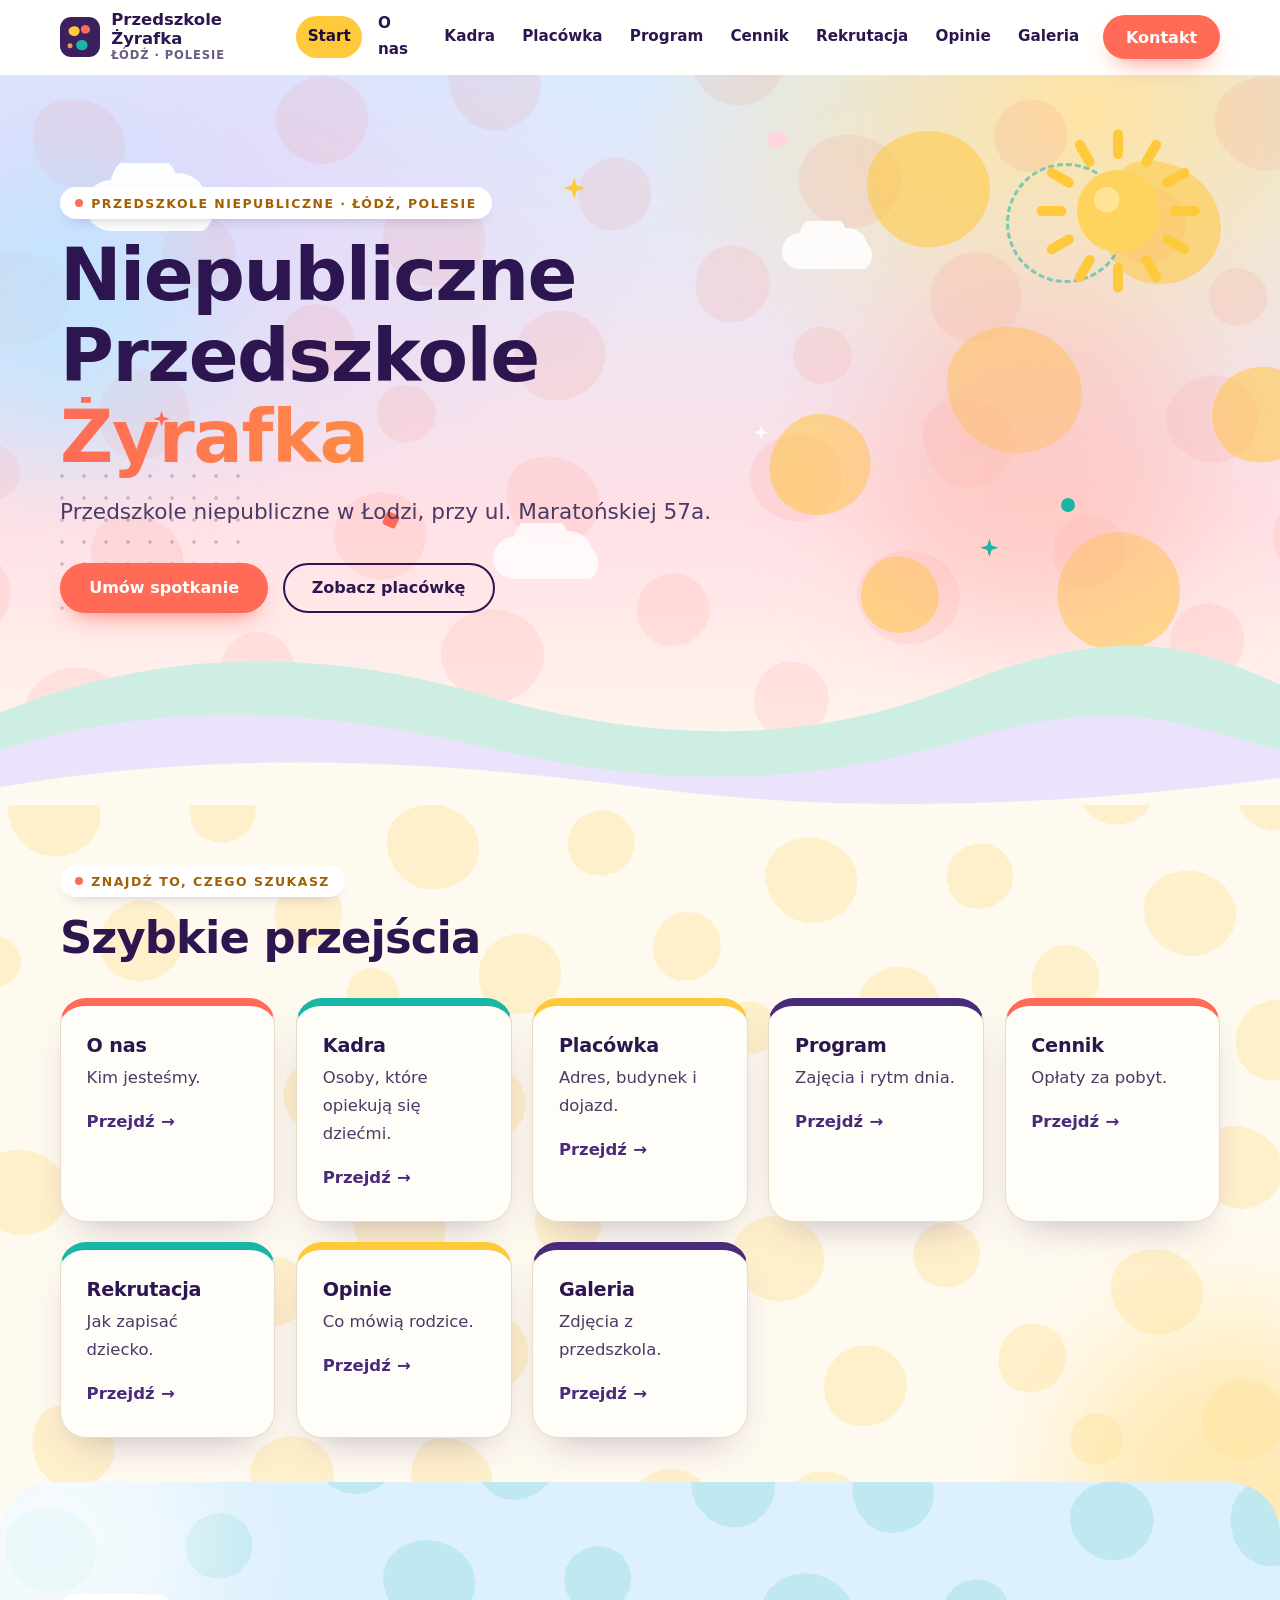
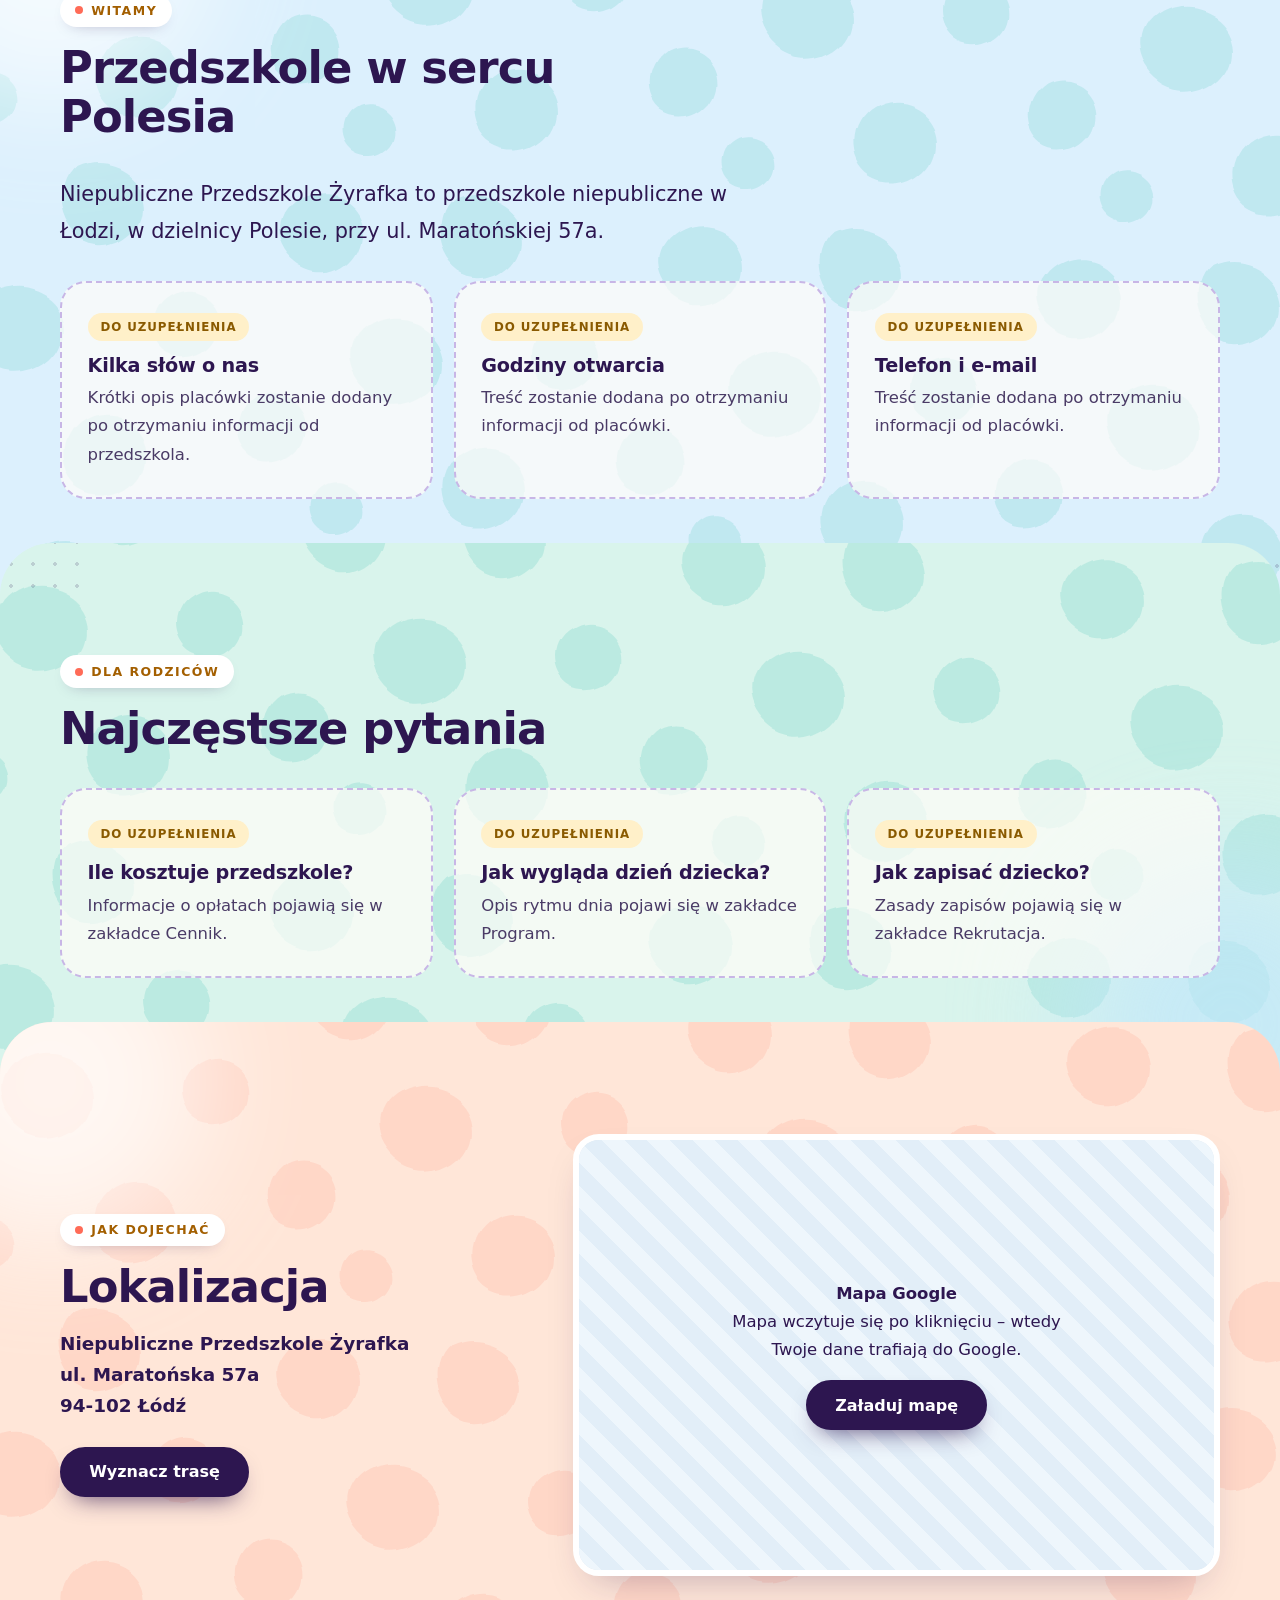
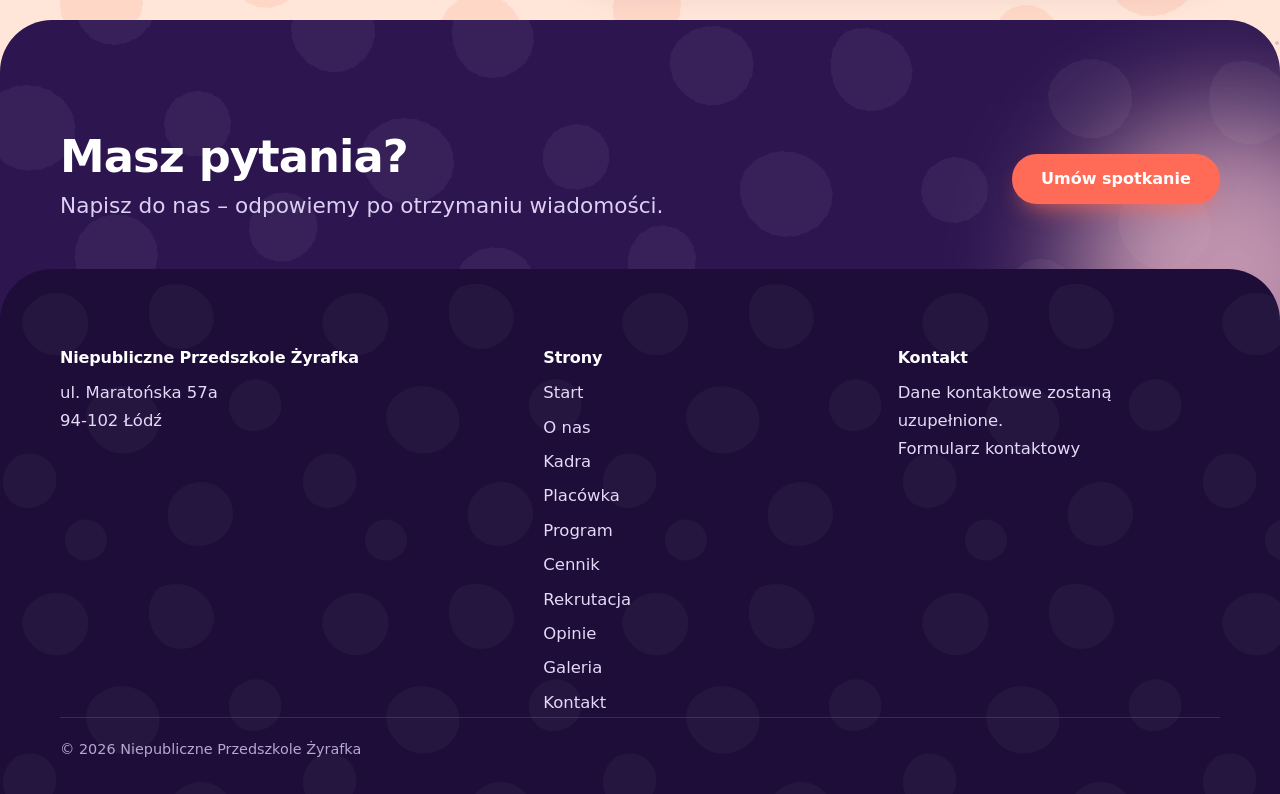
==== commit 8ac09871: "Rozbuduj strukturę: 10 zakładek (O nas, Kadra, Placówka, Program, Cennik, Rekrutacja, Opinie, Galeri" ====
--- a/index.html
+++ b/index.html
@@ -4,13 +4,13 @@
   <meta charset="utf-8">
   <meta name="viewport" content="width=device-width, initial-scale=1">
   <title>Niepubliczne Przedszkole Żyrafka – Łódź, ul. Maratońska 57a</title>
-  <meta name="description" content="Niepubliczne Przedszkole Żyrafka w Łodzi (Polesie), ul. Maratońska 57a, 94-102 Łódź. Poznaj placówkę i skontaktuj się z nami.">
+  <meta name="description" content="Niepubliczne Przedszkole Żyrafka w Łodzi (Polesie), ul. Maratońska 57a, 94-102 Łódź. Poznaj placówkę i umów spotkanie.">
   <meta name="theme-color" content="#fffaf0">
   <!-- TODO: po ustaleniu domeny dodaj <link rel="canonical" href="https://TWOJA-DOMENA.pl/"> oraz og:url / og:image -->
   <link rel="icon" href="assets/favicon.svg" type="image/svg+xml">
   <meta property="og:type" content="website"><meta property="og:locale" content="pl_PL">
-  <meta property="og:title" content="Niepubliczne Przedszkole Żyrafka – Łódź, ul. Maratońska 57a"><meta property="og:description" content="Niepubliczne Przedszkole Żyrafka w Łodzi (Polesie), ul. Maratońska 57a, 94-102 Łódź. Poznaj placówkę i skontaktuj się z nami.">
-  <meta name="twitter:card" content="summary"><meta name="twitter:title" content="Niepubliczne Przedszkole Żyrafka – Łódź, ul. Maratońska 57a"><meta name="twitter:description" content="Niepubliczne Przedszkole Żyrafka w Łodzi (Polesie), ul. Maratońska 57a, 94-102 Łódź. Poznaj placówkę i skontaktuj się z nami.">
+  <meta property="og:title" content="Niepubliczne Przedszkole Żyrafka – Łódź, ul. Maratońska 57a"><meta property="og:description" content="Niepubliczne Przedszkole Żyrafka w Łodzi (Polesie), ul. Maratońska 57a, 94-102 Łódź. Poznaj placówkę i umów spotkanie.">
+  <meta name="twitter:card" content="summary"><meta name="twitter:title" content="Niepubliczne Przedszkole Żyrafka – Łódź, ul. Maratońska 57a"><meta name="twitter:description" content="Niepubliczne Przedszkole Żyrafka w Łodzi (Polesie), ul. Maratońska 57a, 94-102 Łódź. Poznaj placówkę i umów spotkanie.">
   <link rel="stylesheet" href="css/style.css">
   <script type="application/ld+json">
 {"@context":"https://schema.org","@type":"Preschool","name":"Niepubliczne Przedszkole Żyrafka",
@@ -22,15 +22,15 @@
   <header class="header" id="top"><div class="wrap header__in">
     <a class="brand" href="./" aria-label="Niepubliczne Przedszkole Żyrafka – strona główna"><img src="assets/favicon.svg" width="40" height="40" alt="" aria-hidden="true"><span>Przedszkole Żyrafka<small>Łódź · Polesie</small></span></a>
     <button class="burger" id="burger" aria-expanded="false" aria-controls="nav" aria-label="Otwórz menu"><span></span><span></span><span></span></button>
-    <nav class="nav" id="nav" aria-label="Główna nawigacja"><a href="" aria-current="page">Start</a><a href="o-przedszkolu/">O przedszkolu</a><a href="oferta/">Oferta</a><a href="rekrutacja/">Rekrutacja</a><a href="galeria/">Galeria</a><a class="btn btn--sm" href="kontakt/">Kontakt</a></nav>
+    <nav class="nav" id="nav" aria-label="Główna nawigacja"><a href="" aria-current="page">Start</a><a href="o-nas/">O nas</a><a href="kadra/">Kadra</a><a href="placowka/">Placówka</a><a href="program/">Program</a><a href="cennik/">Cennik</a><a href="rekrutacja/">Rekrutacja</a><a href="opinie/">Opinie</a><a href="galeria/">Galeria</a><a class="btn btn--sm" href="kontakt/">Kontakt</a></nav>
   </div></header>
   <main id="main">
-<section class="hero"><div class="bg" aria-hidden="true"><div class="patch"></div><div class="bigspots float c"></div><div class="blob a"></div><div class="blob b"></div><div class="dots"></div><div class="ring float b"></div><svg class="d-svg sun spin" viewBox="0 0 120 120" aria-hidden="true"><g stroke="#ffc93c" stroke-width="7" stroke-linecap="round"><line x1="60" y1="6" x2="60" y2="20" transform="rotate(0 60 60)"/><line x1="60" y1="6" x2="60" y2="20" transform="rotate(30 60 60)"/><line x1="60" y1="6" x2="60" y2="20" transform="rotate(60 60 60)"/><line x1="60" y1="6" x2="60" y2="20" transform="rotate(90 60 60)"/><line x1="60" y1="6" x2="60" y2="20" transform="rotate(120 60 60)"/><line x1="60" y1="6" x2="60" y2="20" transform="rotate(150 60 60)"/><line x1="60" y1="6" x2="60" y2="20" transform="rotate(180 60 60)"/><line x1="60" y1="6" x2="60" y2="20" transform="rotate(210 60 60)"/><line x1="60" y1="6" x2="60" y2="20" transform="rotate(240 60 60)"/><line x1="60" y1="6" x2="60" y2="20" transform="rotate(270 60 60)"/><line x1="60" y1="6" x2="60" y2="20" transform="rotate(300 60 60)"/><line x1="60" y1="6" x2="60" y2="20" transform="rotate(330 60 60)"/></g><circle cx="60" cy="60" r="29" fill="#ffd45e"/><circle cx="52" cy="52" r="9" fill="#ffe7a0" opacity=".8"/></svg><svg class="d-svg cloud1 drift" viewBox="0 0 200 90" aria-hidden="true"><path fill="#fff" d="M40 80a30 30 0 010-60 40 40 0 0176-8 34 34 0 0136 26 27 27 0 01-4 42z"/></svg><svg class="d-svg cloud2 drift" viewBox="0 0 200 90" aria-hidden="true"><path fill="#fff" d="M40 80a30 30 0 010-60 40 40 0 0176-8 34 34 0 0136 26 27 27 0 01-4 42z"/></svg><svg class="d-svg cloud3 drift" viewBox="0 0 200 90" aria-hidden="true"><path fill="#fff" d="M40 80a30 30 0 010-60 40 40 0 0176-8 34 34 0 0136 26 27 27 0 01-4 42z"/></svg><i class="star s1 twinkle"></i><i class="star s2 twinkle b"></i><i class="star s3 twinkle c"></i><i class="star s4 twinkle b"></i><i class="conf k1 float"></i><i class="conf k2 float b"></i><i class="conf k3 float c"></i></div><div class="wrap hero__in"><p class="eyebrow reveal">Przedszkole niepubliczne · Łódź, Polesie</p><h1 class="reveal">Niepubliczne Przedszkole <em>Żyrafka</em></h1><p class="lead reveal">ul. Maratońska 57a, 94-102 Łódź</p><div class="hero__cta reveal"><a class="btn" href="kontakt/">Skontaktuj się</a><a class="btn btn--ghost" href="o-przedszkolu/">Poznaj przedszkole</a></div></div><svg class="hills" viewBox="0 0 1440 220" preserveAspectRatio="none" aria-hidden="true"><path class="h1" d="M0 120c180-70 360-70 540-20s360 60 540-10 270-40 360 0v130H0z"/><path class="h2" d="M0 160c200-60 380-40 560 0s340 40 520-10 240-20 360 10v70H0z"/><path class="h3" d="M0 200c240-40 480-30 720 0s480 20 720-10v30H0z"/></svg></section><section class="section s-cream"><div class="bg" aria-hidden="true"><div class="patch"></div><div class="blob b-sun pos-br"></div><div class="dots pos-tl"></div></div><div class="wrap"><header class="section__head reveal"><p class="eyebrow">Witamy</p><h2>Przedszkole w sercu Polesia</h2></header><p class="about reveal">Niepubliczne Przedszkole Żyrafka to przedszkole niepubliczne w Łodzi, w dzielnicy Polesie, przy ul. Maratońskiej 57a.</p><div class="tiles" style="margin-top:2rem" data-stagger><article class="tile tile--todo reveal"><span class="badge">Do uzupełnienia</span><h3>Kilka słów o nas</h3><p>Krótki opis placówki zostanie dodany po otrzymaniu informacji od przedszkola.</p></article></div></div></section><section class="section s-sky"><div class="bg" aria-hidden="true"><div class="patch"></div><div class="blob b-white pos-tl"></div><div class="dots pos-br"></div></div><div class="wrap"><header class="section__head reveal"><p class="eyebrow">Poznaj nas</p><h2>Wszystko w jednym miejscu</h2></header><div class="tiles" data-stagger><a class="tile tile--link reveal" href="o-przedszkolu/"><h3>O przedszkolu</h3><p>Kim jesteśmy i jak pracujemy.</p><span class="go">Przejdź</span></a><a class="tile tile--link reveal" href="oferta/"><h3>Oferta</h3><p>Zajęcia, wyżywienie i opieka.</p><span class="go">Przejdź</span></a><a class="tile tile--link reveal" href="rekrutacja/"><h3>Rekrutacja</h3><p>Jak zapisać dziecko.</p><span class="go">Przejdź</span></a><a class="tile tile--link reveal" href="galeria/"><h3>Galeria</h3><p>Zdjęcia z życia przedszkola.</p><span class="go">Przejdź</span></a></div></div></section><section class="section s-mint"><div class="bg" aria-hidden="true"><div class="patch"></div><div class="blob b-sky pos-br"></div><div class="dots pos-tl"></div></div><div class="wrap"><header class="section__head reveal"><p class="eyebrow">Codzienność</p><h2>Dzień w przedszkolu</h2></header><div class="tiles" data-stagger><article class="tile tile--todo reveal"><span class="badge">Do uzupełnienia</span><h3>Godziny otwarcia</h3><p>Treść zostanie dodana po otrzymaniu informacji od placówki.</p></article><article class="tile tile--todo reveal"><span class="badge">Do uzupełnienia</span><h3>Wyżywienie</h3><p>Treść zostanie dodana po otrzymaniu informacji od placówki.</p></article><article class="tile tile--todo reveal"><span class="badge">Do uzupełnienia</span><h3>Zajęcia i zabawy</h3><p>Treść zostanie dodana po otrzymaniu informacji od placówki.</p></article></div></div></section><section class="section s-peach" id="lokalizacja"><div class="bg" aria-hidden="true"><div class="patch"></div><div class="blob b-white pos-tl"></div><div class="dots pos-br"></div></div><div class="wrap"><div class="loc"><div class="reveal"><p class="eyebrow">Jak dojechać</p><h2>Lokalizacja</h2><address>Niepubliczne Przedszkole Żyrafka<br>ul. Maratońska 57a<br>94-102 Łódź</address><a class="btn btn--dark" target="_blank" rel="noopener" href="https://www.google.com/maps/dir/?api=1&amp;destination=Marato%C5%84ska+57a%2C+94-102+%C5%81%C3%B3d%C5%BA">Wyznacz trasę<span class="sr"> (nowa karta)</span></a></div><div class="loc__map reveal"><iframe title="Mapa Google: Maratońska 57a, 94-102 Łódź" loading="lazy" referrerpolicy="no-referrer-when-downgrade" src="https://www.google.com/maps?q=Marato%C5%84ska+57a%2C+94-102+%C5%81%C3%B3d%C5%BA&amp;output=embed"></iframe></div></div></div></section><section class="section s-plum"><div class="bg" aria-hidden="true"><div class="patch"></div><div class="blob b-pink pos-br"></div><div class="dots pos-tl"></div></div><div class="wrap"><div class="cta reveal"><div><h2>Masz pytania?</h2><p class="lead" style="margin:.4rem 0 0">Napisz do nas – odpowiemy po otrzymaniu wiadomości.</p></div><a class="btn" href="kontakt/">Przejdź do kontaktu</a></div></div></section>
+<section class="hero"><div class="bg" aria-hidden="true"><div class="patch"></div><div class="bigspots float c"></div><div class="blob a"></div><div class="blob b"></div><div class="dots"></div><div class="ring float b"></div><svg class="d-svg sun spin" viewBox="0 0 120 120" aria-hidden="true"><g stroke="#ffc93c" stroke-width="7" stroke-linecap="round"><line x1="60" y1="6" x2="60" y2="20" transform="rotate(0 60 60)"/><line x1="60" y1="6" x2="60" y2="20" transform="rotate(30 60 60)"/><line x1="60" y1="6" x2="60" y2="20" transform="rotate(60 60 60)"/><line x1="60" y1="6" x2="60" y2="20" transform="rotate(90 60 60)"/><line x1="60" y1="6" x2="60" y2="20" transform="rotate(120 60 60)"/><line x1="60" y1="6" x2="60" y2="20" transform="rotate(150 60 60)"/><line x1="60" y1="6" x2="60" y2="20" transform="rotate(180 60 60)"/><line x1="60" y1="6" x2="60" y2="20" transform="rotate(210 60 60)"/><line x1="60" y1="6" x2="60" y2="20" transform="rotate(240 60 60)"/><line x1="60" y1="6" x2="60" y2="20" transform="rotate(270 60 60)"/><line x1="60" y1="6" x2="60" y2="20" transform="rotate(300 60 60)"/><line x1="60" y1="6" x2="60" y2="20" transform="rotate(330 60 60)"/></g><circle cx="60" cy="60" r="29" fill="#ffd45e"/><circle cx="52" cy="52" r="9" fill="#ffe7a0" opacity=".8"/></svg><svg class="d-svg cloud1 drift" viewBox="0 0 200 90" aria-hidden="true"><path fill="#fff" d="M40 80a30 30 0 010-60 40 40 0 0176-8 34 34 0 0136 26 27 27 0 01-4 42z"/></svg><svg class="d-svg cloud2 drift" viewBox="0 0 200 90" aria-hidden="true"><path fill="#fff" d="M40 80a30 30 0 010-60 40 40 0 0176-8 34 34 0 0136 26 27 27 0 01-4 42z"/></svg><svg class="d-svg cloud3 drift" viewBox="0 0 200 90" aria-hidden="true"><path fill="#fff" d="M40 80a30 30 0 010-60 40 40 0 0176-8 34 34 0 0136 26 27 27 0 01-4 42z"/></svg><i class="star s1 twinkle"></i><i class="star s2 twinkle b"></i><i class="star s3 twinkle c"></i><i class="star s4 twinkle b"></i><i class="conf k1 float"></i><i class="conf k2 float b"></i><i class="conf k3 float c"></i></div><div class="wrap hero__in"><p class="eyebrow reveal">Przedszkole niepubliczne · Łódź, Polesie</p><h1 class="reveal">Niepubliczne Przedszkole <em>Żyrafka</em></h1><p class="lead reveal">Przedszkole niepubliczne w Łodzi, przy ul. Maratońskiej 57a.</p><div class="hero__cta reveal"><a class="btn" href="kontakt/">Umów spotkanie</a><a class="btn btn--ghost" href="placowka/">Zobacz placówkę</a></div></div><svg class="hills" viewBox="0 0 1440 220" preserveAspectRatio="none" aria-hidden="true"><path class="h1" d="M0 120c180-70 360-70 540-20s360 60 540-10 270-40 360 0v130H0z"/><path class="h2" d="M0 160c200-60 380-40 560 0s340 40 520-10 240-20 360 10v70H0z"/><path class="h3" d="M0 200c240-40 480-30 720 0s480 20 720-10v30H0z"/></svg></section><section class="section s-cream"><div class="bg" aria-hidden="true"><div class="patch"></div><div class="blob b-sun pos-br"></div><div class="dots pos-tl"></div></div><div class="wrap"><header class="section__head reveal"><p class="eyebrow">Znajdź to, czego szukasz</p><h2>Szybkie przejścia</h2></header><div class="tiles tiles--quick" data-stagger><a class="tile tile--link reveal" href="o-nas/"><h3>O nas</h3><p>Kim jesteśmy.</p><span class="go">Przejdź</span></a><a class="tile tile--link reveal" href="kadra/"><h3>Kadra</h3><p>Osoby, które opiekują się dziećmi.</p><span class="go">Przejdź</span></a><a class="tile tile--link reveal" href="placowka/"><h3>Placówka</h3><p>Adres, budynek i dojazd.</p><span class="go">Przejdź</span></a><a class="tile tile--link reveal" href="program/"><h3>Program</h3><p>Zajęcia i rytm dnia.</p><span class="go">Przejdź</span></a><a class="tile tile--link reveal" href="cennik/"><h3>Cennik</h3><p>Opłaty za pobyt.</p><span class="go">Przejdź</span></a><a class="tile tile--link reveal" href="rekrutacja/"><h3>Rekrutacja</h3><p>Jak zapisać dziecko.</p><span class="go">Przejdź</span></a><a class="tile tile--link reveal" href="opinie/"><h3>Opinie</h3><p>Co mówią rodzice.</p><span class="go">Przejdź</span></a><a class="tile tile--link reveal" href="galeria/"><h3>Galeria</h3><p>Zdjęcia z przedszkola.</p><span class="go">Przejdź</span></a></div></div></section><section class="section s-sky"><div class="bg" aria-hidden="true"><div class="patch"></div><div class="blob b-white pos-tl"></div><div class="dots pos-br"></div></div><div class="wrap"><header class="section__head reveal"><p class="eyebrow">Witamy</p><h2>Przedszkole w sercu Polesia</h2></header><p class="about reveal">Niepubliczne Przedszkole Żyrafka to przedszkole niepubliczne w Łodzi, w dzielnicy Polesie, przy ul. Maratońskiej 57a.</p><div class="tiles" style="margin-top:2rem" data-stagger><article class="tile tile--todo reveal"><span class="badge">Do uzupełnienia</span><h3>Kilka słów o nas</h3><p>Krótki opis placówki zostanie dodany po otrzymaniu informacji od przedszkola.</p></article><article class="tile tile--todo reveal"><span class="badge">Do uzupełnienia</span><h3>Godziny otwarcia</h3><p>Treść zostanie dodana po otrzymaniu informacji od placówki.</p></article><article class="tile tile--todo reveal"><span class="badge">Do uzupełnienia</span><h3>Telefon i e-mail</h3><p>Treść zostanie dodana po otrzymaniu informacji od placówki.</p></article></div></div></section><section class="section s-mint"><div class="bg" aria-hidden="true"><div class="patch"></div><div class="blob b-sky pos-br"></div><div class="dots pos-tl"></div></div><div class="wrap"><header class="section__head reveal"><p class="eyebrow">Dla rodziców</p><h2>Najczęstsze pytania</h2></header><div class="tiles" data-stagger><article class="tile tile--todo reveal"><span class="badge">Do uzupełnienia</span><h3>Ile kosztuje przedszkole?</h3><p>Informacje o opłatach pojawią się w zakładce Cennik.</p></article><article class="tile tile--todo reveal"><span class="badge">Do uzupełnienia</span><h3>Jak wygląda dzień dziecka?</h3><p>Opis rytmu dnia pojawi się w zakładce Program.</p></article><article class="tile tile--todo reveal"><span class="badge">Do uzupełnienia</span><h3>Jak zapisać dziecko?</h3><p>Zasady zapisów pojawią się w zakładce Rekrutacja.</p></article></div></div></section><section class="section s-peach" id="lokalizacja"><div class="bg" aria-hidden="true"><div class="patch"></div><div class="blob b-white pos-tl"></div><div class="dots pos-br"></div></div><div class="wrap"><div class="loc"><div class="reveal"><p class="eyebrow">Jak dojechać</p><h2>Lokalizacja</h2><address>Niepubliczne Przedszkole Żyrafka<br>ul. Maratońska 57a<br>94-102 Łódź</address><a class="btn btn--dark" target="_blank" rel="noopener" href="https://www.google.com/maps/dir/?api=1&amp;destination=Marato%C5%84ska+57a%2C+94-102+%C5%81%C3%B3d%C5%BA">Wyznacz trasę<span class="sr"> (nowa karta)</span></a></div><div class="loc__map reveal" data-map="https://www.google.com/maps?q=Marato%C5%84ska+57a%2C+94-102+%C5%81%C3%B3d%C5%BA&amp;output=embed"><div class="map-ph"><p><strong>Mapa Google</strong><br>Mapa wczytuje się po kliknięciu – wtedy Twoje dane trafiają do Google.</p><button class="btn btn--dark" type="button" data-map-btn>Załaduj mapę</button></div></div></div></div></section><section class="section s-plum"><div class="bg" aria-hidden="true"><div class="patch"></div><div class="blob b-pink pos-br"></div><div class="dots pos-tl"></div></div><div class="wrap"><div class="cta reveal"><div><h2>Masz pytania?</h2><p class="lead" style="margin:.4rem 0 0">Napisz do nas – odpowiemy po otrzymaniu wiadomości.</p></div><a class="btn" href="kontakt/">Umów spotkanie</a></div></div></section>
   </main>
   <footer class="footer"><div class="bg" aria-hidden="true"><div class="patch"></div></div><div class="wrap">
     <div class="footer__grid">
       <div><h3>Niepubliczne Przedszkole Żyrafka</h3><p>ul. Maratońska 57a<br>94-102 Łódź</p></div>
-      <div><h3>Strony</h3><ul><li><a href="">Start</a></li><li><a href="o-przedszkolu/">O przedszkolu</a></li><li><a href="oferta/">Oferta</a></li><li><a href="rekrutacja/">Rekrutacja</a></li><li><a href="galeria/">Galeria</a></li><li><a href="kontakt/">Kontakt</a></li></ul></div>
+      <div><h3>Strony</h3><ul><li><a href="">Start</a></li><li><a href="o-nas/">O nas</a></li><li><a href="kadra/">Kadra</a></li><li><a href="placowka/">Placówka</a></li><li><a href="program/">Program</a></li><li><a href="cennik/">Cennik</a></li><li><a href="rekrutacja/">Rekrutacja</a></li><li><a href="opinie/">Opinie</a></li><li><a href="galeria/">Galeria</a></li><li><a href="kontakt/">Kontakt</a></li></ul></div>
       <div><h3>Kontakt</h3><p>Dane kontaktowe zostaną uzupełnione.<br><a href="kontakt/">Formularz kontaktowy</a></p></div>
     </div>
     <p class="footer__bar">© <span id="year">2026</span> Niepubliczne Przedszkole Żyrafka</p>
--- a/css/style.css
+++ b/css/style.css
@@ -1,192 +1,233 @@
 :root{
   --plum:#2d1650; --plum-d:#1d0d38; --plum-m:#4a2a7a;
-  --coral:#ff6b57; --sun:#ffc93c; --teal:#19b5a5; --sky:#d9eefc; --pink:#ffd6e0;
-  --cream:#fff8ec; --paper:#fffdf8; --ink:#241638; --muted:#6a5c80; --line:#eadfcb;
-  --r:24px; --shadow:0 18px 40px -18px rgba(45,22,80,.35);
+  --coral:#ff6b57; --sun:#ffc93c; --teal:#19b5a5; --pink:#ffd6e0;
+  --cream:#fffaf0; --paper:#fffdf8; --sky:#dcf0fd; --mint:#d9f4ec; --peach:#ffe6d8; --lilac:#ebe2fb;
+  --ink:#2a1a40; --muted:#6a5c80; --line:#e9dcc8;
+  --r:26px; --shadow:0 18px 40px -20px rgba(45,22,80,.35);
   --font:ui-rounded,"Nunito","Segoe UI",system-ui,-apple-system,"Helvetica Neue",Arial,sans-serif;
-  --serif:"Trebuchet MS","Segoe UI",system-ui,sans-serif;
+  --head:"Trebuchet MS","Segoe UI",system-ui,sans-serif;
   --spots:url("data:image/svg+xml,%3Csvg xmlns=%22http://www.w3.org/2000/svg%22 width=%22320%22 height=%22320%22 viewBox=%220 0 320 320%22%3E%3Cg fill=%22currentColor%22%3E%3Cpath d=%22M30 40c18-22 52-18 62 6 8 20-6 44-30 46-26 2-50-30-32-52z%22/%3E%3Cpath d=%22M170 20c24-12 56 4 58 30 2 22-22 40-44 34-26-8-34-48-14-64z%22/%3E%3Cpath d=%22M262 120c18-8 40 6 38 28-2 20-24 30-42 22-18-10-20-40 4-50z%22/%3E%3Cpath d=%22M110 130c26-14 62 4 60 34-2 28-38 42-60 26-22-16-26-46 0-60z%22/%3E%3Cpath d=%22M18 200c20-10 44 4 42 28-2 22-28 34-46 22-16-12-14-38 4-50z%22/%3E%3Cpath d=%22M200 230c24-10 52 8 48 36-4 26-38 38-58 22-18-16-14-48 10-58z%22/%3E%3Cpath d=%22M80 270c14-8 34 2 34 20 0 16-20 26-34 18-14-8-14-30 0-38z%22/%3E%3C/g%3E%3C/svg%3E");
 }
 *,*::before,*::after{box-sizing:border-box}
-html{scroll-behavior:smooth;scroll-padding-top:84px}
-body{margin:0;font:1.02rem/1.7 var(--font);color:var(--ink);background:var(--cream);-webkit-font-smoothing:antialiased;overflow-x:hidden}
+html{scroll-behavior:smooth;scroll-padding-top:90px}
+body{margin:0;font:1.03rem/1.7 var(--font);color:var(--ink);background:var(--cream);-webkit-font-smoothing:antialiased;overflow-x:hidden}
 img,iframe,svg{max-width:100%}
 a{color:var(--plum-m)}
 :focus-visible{outline:3px solid var(--coral);outline-offset:3px;border-radius:8px}
-.wrap{width:min(1140px,100% - 2.5rem);margin-inline:auto;position:relative;z-index:2}
+.wrap{width:min(1160px,100% - 2.5rem);margin-inline:auto;position:relative;z-index:2}
 .skip{position:absolute;left:-999px;top:0;background:#fff;padding:.7rem 1rem;z-index:100}
 .skip:focus{left:1rem;top:1rem}
 .sr{position:absolute;width:1px;height:1px;overflow:hidden;clip:rect(0 0 0 0);white-space:nowrap}
 .muted{color:var(--muted)}
 address{font-style:normal}
 
-/* ---------- header ---------- */
-.header{position:sticky;top:0;z-index:60;background:rgba(29,13,56,.82);backdrop-filter:blur(14px);-webkit-backdrop-filter:blur(14px);border-bottom:1px solid rgba(255,255,255,.08)}
-.header__in{display:flex;align-items:center;justify-content:space-between;min-height:70px}
-.brand{display:flex;align-items:center;gap:.7rem;text-decoration:none;color:#fff;font-weight:600}
-.brand strong{color:var(--sun)}
-.nav{display:flex;align-items:center;gap:1.7rem}
-.nav a:not(.btn){text-decoration:none;color:#e9e0f7;font-weight:600}
-.nav a:not(.btn):hover{color:var(--sun)}
+/* header */
+.header{position:sticky;top:0;z-index:60;background:rgba(255,250,240,.82);backdrop-filter:blur(14px);-webkit-backdrop-filter:blur(14px);border-bottom:1px solid transparent;transition:border-color .3s,box-shadow .3s}
+.header.scrolled{border-color:var(--line);box-shadow:0 8px 24px -16px rgba(45,22,80,.3)}
+.header__in{display:flex;align-items:center;justify-content:space-between;min-height:74px}
+.brand{display:flex;align-items:center;gap:.7rem;text-decoration:none;color:var(--plum);font-weight:700;line-height:1.15}
+.brand img{transition:transform .5s}
+.brand:hover img{transform:rotate(-12deg) scale(1.08)}
+.brand small{display:block;font-weight:600;font-size:.72rem;letter-spacing:.08em;text-transform:uppercase;color:var(--muted)}
+.nav{display:flex;align-items:center;gap:.3rem}
+.nav a:not(.btn){position:relative;text-decoration:none;color:var(--plum);font-weight:700;padding:.5rem .85rem;border-radius:999px;transition:background .2s,color .2s}
+.nav a:not(.btn):hover{background:var(--lilac)}
+.nav a[aria-current=page]{background:var(--sun);color:var(--plum-d)}
+.nav .btn{margin-left:.5rem}
 .burger{display:none;background:none;border:0;padding:.7rem;cursor:pointer;width:48px;height:48px}
-.burger span{display:block;height:2px;background:#fff;margin:6px 0;border-radius:2px;transition:.25s}
-.burger[aria-expanded=true] span:nth-child(1){transform:translateY(8px) rotate(45deg)}
+.burger span{display:block;height:3px;background:var(--plum);margin:6px 0;border-radius:3px;transition:.25s}
+.burger[aria-expanded=true] span:nth-child(1){transform:translateY(9px) rotate(45deg)}
 .burger[aria-expanded=true] span:nth-child(2){opacity:0}
-.burger[aria-expanded=true] span:nth-child(3){transform:translateY(-8px) rotate(-45deg)}
-
-/* ---------- buttons ---------- */
-.btn{display:inline-flex;align-items:center;justify-content:center;gap:.5rem;min-height:50px;padding:.75rem 1.7rem;border-radius:999px;background:var(--coral);color:#fff;font:700 1rem var(--font);text-decoration:none;border:2px solid var(--coral);cursor:pointer;box-shadow:0 10px 24px -10px rgba(255,107,87,.8);transition:transform .2s,background .2s,box-shadow .2s}
-.btn:hover{background:#ff5640;transform:translateY(-2px);box-shadow:0 16px 28px -12px rgba(255,107,87,.9)}
-.btn--ghost{background:transparent;color:#fff;border-color:rgba(255,255,255,.55);box-shadow:none}
-.btn--ghost:hover{background:#fff;color:var(--plum);box-shadow:none}
-.btn--sm{min-height:42px;padding:.4rem 1.2rem}
-.btn--dark{background:var(--plum);border-color:var(--plum);box-shadow:0 10px 24px -10px rgba(45,22,80,.7)}
+.burger[aria-expanded=true] span:nth-child(3){transform:translateY(-9px) rotate(-45deg)}
+
+/* buttons */
+.btn{display:inline-flex;align-items:center;justify-content:center;gap:.5rem;min-height:50px;padding:.75rem 1.7rem;border-radius:999px;background:var(--coral);color:#fff;font:800 1rem var(--font);text-decoration:none;border:2px solid var(--coral);cursor:pointer;box-shadow:0 12px 24px -12px rgba(255,107,87,.9);transition:transform .2s,background .2s,box-shadow .2s}
+.btn:hover{background:#f55640;transform:translateY(-3px);box-shadow:0 18px 28px -14px rgba(255,107,87,.95)}
+.btn:active{transform:translateY(0)}
+.btn--ghost{background:transparent;color:var(--plum);border-color:var(--plum);box-shadow:none}
+.btn--ghost:hover{background:var(--plum);color:#fff;box-shadow:none}
+.btn--dark{background:var(--plum);border-color:var(--plum);box-shadow:0 12px 24px -12px rgba(45,22,80,.8)}
 .btn--dark:hover{background:var(--plum-d)}
-
-/* ---------- headings ---------- */
-h1,h2,h3{font-family:var(--serif);line-height:1.1;margin:0 0 1rem;font-weight:800;letter-spacing:-.02em}
-h1{font-size:clamp(2.4rem,7vw,4.9rem)}
-h1 span{display:block;background:linear-gradient(90deg,var(--sun),var(--coral));-webkit-background-clip:text;background-clip:text;color:transparent}
-h2{font-size:clamp(1.9rem,4.4vw,2.9rem)}
+.btn--sm{min-height:44px;padding:.45rem 1.3rem}
+
+/* type */
+h1,h2,h3{font-family:var(--head);color:var(--plum);line-height:1.1;margin:0 0 1rem;font-weight:800;letter-spacing:-.02em}
+h1{font-size:clamp(2.4rem,6.6vw,4.6rem)}
+h1 em{font-style:normal;display:block;background:linear-gradient(90deg,var(--coral),#ff9a3c 60%,var(--sun));-webkit-background-clip:text;background-clip:text;color:transparent}
+h2{font-size:clamp(1.9rem,4.2vw,2.8rem)}
 h3{font-size:1.2rem;letter-spacing:-.01em}
-.eyebrow{display:inline-flex;align-items:center;gap:.5rem;margin:0 0 1rem;padding:.35rem .9rem;border-radius:999px;font-size:.78rem;letter-spacing:.12em;text-transform:uppercase;font-weight:800;background:rgba(255,201,60,.18);color:#a86d00}
-.hero .eyebrow{background:rgba(255,255,255,.12);color:var(--sun)}
-.eyebrow::before{content:"";width:8px;height:8px;border-radius:50%;background:currentColor}
-
-/* ---------- background layers ---------- */
+.eyebrow{display:inline-flex;align-items:center;gap:.5rem;margin:0 0 1rem;padding:.35rem .95rem;border-radius:999px;font-size:.78rem;letter-spacing:.12em;text-transform:uppercase;font-weight:800;background:#fff;color:#a35f00;box-shadow:0 6px 16px -10px rgba(45,22,80,.4)}
+.eyebrow::before{content:"";width:8px;height:8px;border-radius:50%;background:var(--coral)}
+.lead{font-size:clamp(1.1rem,2.4vw,1.35rem);color:#4a3b66;margin:0 0 2rem;max-width:620px}
+
+/* background decor */
 .bg{position:absolute;inset:0;overflow:hidden;pointer-events:none;z-index:0}
 .bg>*{position:absolute}
 .patch{background-color:currentColor;-webkit-mask-image:var(--spots);mask-image:var(--spots);-webkit-mask-size:var(--sz,320px);mask-size:var(--sz,320px);-webkit-mask-repeat:repeat;mask-repeat:repeat}
-.blob{border-radius:50%;filter:blur(70px)}
-.dots{background-image:radial-gradient(currentColor 1.6px,transparent 1.8px);background-size:22px 22px}
+.blob{border-radius:50%;filter:blur(60px)}
+.dots{background-image:radial-gradient(currentColor 1.8px,transparent 2px);background-size:22px 22px}
 .ring{border-radius:50%;border:3px dashed currentColor}
-.float{animation:float 12s ease-in-out infinite}
-.float.b{animation-duration:16s;animation-delay:-5s}
-.float.c{animation-duration:20s;animation-delay:-9s}
-@keyframes float{50%{transform:translateY(-16px) rotate(5deg)}}
+.d-svg{display:block}
+.float{animation:float 11s ease-in-out infinite}
+.float.b{animation-duration:15s;animation-delay:-5s}
+.float.c{animation-duration:19s;animation-delay:-9s}
+@keyframes float{50%{transform:translateY(-18px) rotate(5deg)}}
 .twinkle{animation:twinkle 4s ease-in-out infinite}
 .twinkle.b{animation-delay:-1.3s}.twinkle.c{animation-delay:-2.6s}
-@keyframes twinkle{50%{opacity:.25;transform:scale(.8)}}
-.drift{animation:drift 60s linear infinite}
-@keyframes drift{from{transform:translateX(-10%)}to{transform:translateX(10%)}}
-
-/* ---------- hero ---------- */
-.hero{position:relative;color:#fff;overflow:hidden;padding:clamp(4.5rem,12vw,9rem) 0 clamp(7rem,14vw,11rem);background:
-  radial-gradient(60% 70% at 85% 10%,rgba(255,107,87,.45),transparent 60%),
-  radial-gradient(55% 60% at 10% 90%,rgba(25,181,165,.35),transparent 60%),
-  radial-gradient(70% 70% at 50% 0%,var(--plum-m),transparent 70%),var(--plum-d)}
-.hero .patch{inset:-10% -5%;color:rgba(255,255,255,.055);transform:rotate(-8deg);--sz:380px}
-.hero .dots{right:4%;top:14%;width:240px;height:240px;color:rgba(255,255,255,.22);mask-image:radial-gradient(circle,#000 30%,transparent 72%);-webkit-mask-image:radial-gradient(circle,#000 30%,transparent 72%)}
-.hero .blob.a{width:380px;height:380px;right:-90px;top:-80px;background:var(--coral);opacity:.35}
-.hero .blob.b{width:320px;height:320px;left:-100px;bottom:-60px;background:var(--teal);opacity:.3}
-.hero .ring{width:150px;height:150px;right:14%;bottom:20%;color:rgba(255,201,60,.55)}
-.hero .big{width:min(46vw,520px);aspect-ratio:1;right:-6%;top:50%;margin-top:-18%;color:var(--sun);background-color:currentColor;-webkit-mask:var(--spots) center/100% 100% no-repeat;mask:var(--spots) center/100% 100% no-repeat;opacity:.16;transform:rotate(14deg)}
+@keyframes twinkle{50%{opacity:.35;transform:scale(.8) rotate(20deg)}}
+.drift{animation:drift 50s ease-in-out infinite alternate}
+.drift.b{animation-duration:70s;animation-delay:-20s}
+@keyframes drift{from{transform:translateX(-4vw)}to{transform:translateX(6vw)}}
+.spin{animation:spin 60s linear infinite}
+@keyframes spin{to{transform:rotate(360deg)}}
+
+/* hero */
+.hero,.phero{position:relative;overflow:hidden}
+.hero{padding:clamp(3.5rem,9vw,7rem) 0 clamp(8rem,15vw,12rem);background:radial-gradient(60% 70% at 85% 5%,#ffe3a3 0%,transparent 60%),radial-gradient(60% 60% at 5% 90%,#c9f0e6 0%,transparent 60%),linear-gradient(180deg,#e4f4ff,var(--cream))}
+.phero{padding:clamp(3rem,7vw,5.5rem) 0 clamp(6rem,10vw,8rem);background:radial-gradient(60% 80% at 90% 0%,#ffe3a3 0%,transparent 60%),linear-gradient(180deg,#e9f5ff,var(--cream))}
+.hero .patch,.phero .patch{inset:-10%;color:rgba(255,107,87,.1);--sz:420px;transform:rotate(-8deg)}
+.hero .bigspots{width:min(48vw,560px);aspect-ratio:1;right:-5%;top:6%;color:rgba(255,201,60,.55);background-color:currentColor;-webkit-mask:var(--spots) center/100% 100% no-repeat;mask:var(--spots) center/100% 100% no-repeat;transform:rotate(12deg)}
+.hero .blob.a{width:340px;height:340px;right:6%;top:30%;background:#ffb7a8;opacity:.5}
+.hero .blob.b{width:300px;height:300px;left:-90px;top:10%;background:#b8e8ff;opacity:.7}
+.hero .dots{left:4%;bottom:26%;width:190px;height:150px;color:rgba(45,22,80,.2)}
+.hero .ring{right:12%;top:12%;width:120px;height:120px;color:rgba(25,181,165,.55)}
+.sun{right:6%;top:7%;width:clamp(90px,14vw,170px)}
+.cloud1{left:6%;top:12%;width:170px;opacity:.95}
+.cloud2{right:30%;top:20%;width:120px;opacity:.9}
+.cloud3{left:38%;bottom:30%;width:140px;opacity:.8}
 .star{width:22px;height:22px;background:var(--sun);clip-path:polygon(50% 0,62% 38%,100% 50%,62% 62%,50% 100%,38% 62%,0 50%,38% 38%)}
-.star.s1{left:8%;top:18%}
-.star.s2{left:46%;top:10%;width:14px;height:14px;background:#fff}
-.star.s3{right:30%;top:34%;width:28px;height:28px;background:var(--pink)}
-.star.s4{left:22%;bottom:26%;width:16px;height:16px;background:var(--teal)}
-.star.s5{right:8%;bottom:34%;width:18px;height:18px;background:#fff}
-.cloud{width:210px;height:60px;background:rgba(255,255,255,.1);border-radius:60px}
-.cloud::before,.cloud::after{content:"";position:absolute;background:inherit;border-radius:50%}
-.cloud::before{width:90px;height:90px;left:30px;top:-40px}
-.cloud::after{width:70px;height:70px;left:100px;top:-26px}
-.cloud.c1{left:4%;top:56%}
-.cloud.c2{right:18%;top:8%;transform:scale(.7);opacity:.8}
-.hero__in{position:relative;z-index:2}
-.hero__in>*{max-width:780px}
-.lead{font-size:clamp(1.1rem,2.6vw,1.4rem);color:#ece3fb;margin:0 0 2.2rem}
+.star.s1{left:44%;top:14%}.star.s2{left:12%;top:46%;background:var(--coral);width:16px;height:16px}
+.star.s3{right:22%;bottom:34%;background:var(--teal);width:18px;height:18px}.star.s4{right:40%;top:48%;background:#fff;width:14px;height:14px;box-shadow:0 0 0 1px rgba(0,0,0,.05)}
+.conf{width:14px;height:14px;border-radius:3px}
+.conf.k1{left:30%;top:60%;background:var(--coral);transform:rotate(25deg)}
+.conf.k2{right:16%;top:58%;background:var(--teal);border-radius:50%}
+.conf.k3{left:60%;top:8%;background:var(--pink);transform:rotate(-20deg);width:18px}
+.hero__in{position:relative;z-index:3}
+.hero__in>*{max-width:760px}
 .hero__cta{display:flex;flex-wrap:wrap;gap:.9rem}
-.wave{position:absolute;left:0;right:0;bottom:-1px;width:100%;height:clamp(50px,9vw,120px);display:block;z-index:1}
-.wave path{fill:var(--cream)}
-
-/* ---------- sections ---------- */
-.section{position:relative;padding:clamp(3.5rem,8vw,6.5rem) 0;overflow:hidden}
-.section--cream{background:var(--cream)}
-.section--sky{background:linear-gradient(180deg,var(--sky),#eef7ff)}
-.section--pink{background:linear-gradient(180deg,#fff0f3,var(--pink))}
-.section__head{margin-bottom:2.2rem;max-width:640px}
-.section .patch{inset:0;opacity:1}
-#o-placowce .patch{color:rgba(255,201,60,.22);--sz:420px}
-#o-placowce .blob{width:320px;height:320px;left:-120px;bottom:-80px;background:var(--teal);opacity:.18}
-#o-placowce .dots{left:3%;top:10%;width:180px;height:140px;color:rgba(45,22,80,.18)}
-#lokalizacja .patch{color:rgba(25,181,165,.14);--sz:360px;transform:rotate(6deg);inset:-10%}
-#lokalizacja .blob{width:340px;height:340px;right:-120px;top:-100px;background:#fff;opacity:.9}
-#lokalizacja .dots{right:6%;bottom:8%;width:200px;height:160px;color:rgba(45,22,80,.2)}
-#kontakt .patch{color:rgba(255,107,87,.14);--sz:400px;transform:rotate(-5deg);inset:-10%}
-#kontakt .blob{width:340px;height:340px;left:-100px;top:-80px;background:#fff;opacity:.7}
-#kontakt .ring{width:130px;height:130px;right:5%;top:8%;color:rgba(255,107,87,.4)}
-
-.facts{display:grid;grid-template-columns:repeat(4,1fr);gap:1.2rem}
-.card{position:relative;background:var(--paper);border:1px solid var(--line);border-radius:var(--r);padding:1.7rem 1.5rem 1.6rem;box-shadow:var(--shadow);transition:transform .3s,box-shadow .3s;overflow:hidden}
-.card::before{content:"";position:absolute;inset:0 0 auto 0;height:6px;background:var(--c,var(--coral))}
-.card:nth-child(2){--c:var(--teal)}.card:nth-child(3){--c:var(--sun)}.card:nth-child(4){--c:var(--plum-m)}
-.card:hover{transform:translateY(-6px);box-shadow:0 24px 44px -18px rgba(45,22,80,.45)}
-.card__ico{display:grid;place-items:center;width:48px;height:48px;border-radius:16px;background:color-mix(in srgb,var(--c,var(--coral)) 18%,#fff);color:var(--plum);margin-bottom:1rem}
-.card__ico svg{width:24px;height:24px}
-.card h3{margin-bottom:.4rem;color:var(--plum)}
-.card p,.card address{margin:0;color:#3d2f55}
-
+.hills{position:absolute;left:0;right:0;bottom:-1px;width:100%;height:clamp(90px,16vw,220px);z-index:1;display:block}
+.hills .h1{fill:#cfeee3}.hills .h2{fill:#ebe2fb}.hills .h3{fill:var(--cream)}
+.crumbs{margin:0 0 1rem;font-size:.9rem;font-weight:700;color:var(--muted)}
+.crumbs a{color:var(--plum-m);text-decoration:none}
+.crumbs a:hover{text-decoration:underline}
+
+/* sections: overlapping rounded layers */
+.section{position:relative;padding:clamp(4.5rem,9vw,7rem) 0 clamp(3.5rem,8vw,6rem);margin-top:-52px;border-radius:52px 52px 0 0;overflow:hidden}
+.section:first-of-type{margin-top:0}
+.s-cream{background:var(--cream)}.s-sky{background:var(--sky)}.s-mint{background:var(--mint)}
+.s-peach{background:var(--peach)}.s-lilac{background:var(--lilac)}.s-plum{background:var(--plum);color:#efe7fb}
+.s-plum h2,.s-plum h3{color:#fff}.s-plum .lead{color:#dccff2}
+.section__head{margin-bottom:2.2rem;max-width:660px}
+.section .patch{inset:-10%;--sz:380px;transform:rotate(5deg)}
+.s-cream .patch{color:rgba(255,201,60,.2)}.s-sky .patch{color:rgba(25,181,165,.14)}
+.s-mint .patch{color:rgba(25,181,165,.15)}.s-peach .patch{color:rgba(255,107,87,.12)}
+.s-lilac .patch{color:rgba(74,42,122,.08)}.s-plum .patch{color:rgba(255,255,255,.05)}
+.section .blob{width:320px;height:320px;opacity:.7}
+.section .dots{width:190px;height:150px;color:rgba(45,22,80,.17)}
+.pos-tl{left:-110px;top:-100px}.pos-br{right:-110px;bottom:-110px}
+.dots.pos-tr{right:5%;top:12%}.dots.pos-bl{left:4%;bottom:8%}
+.b-white{background:#fff}.b-sun{background:#ffe29a}.b-pink{background:#ffc9d6}.b-sky{background:#bfe6fb}
+
+.about{max-width:700px;font-size:clamp(1.1rem,2.3vw,1.3rem);color:var(--plum);line-height:1.75}
+.split{display:grid;grid-template-columns:1fr 1.15fr;gap:clamp(1.5rem,4vw,4rem);align-items:center}
+.factbox{background:var(--paper);border-radius:var(--r);padding:1.8rem;box-shadow:var(--shadow);border:1px solid var(--line)}
+.factbox dl{margin:0;display:grid;grid-template-columns:auto 1fr;gap:.7rem 1.2rem}
+.factbox dt{font-weight:800;color:var(--plum)}
+.factbox dd{margin:0}
+
+/* tiles */
+.tiles{display:grid;grid-template-columns:repeat(auto-fit,minmax(250px,1fr));gap:1.3rem}
+.tile{position:relative;background:var(--paper);border-radius:var(--r);padding:1.8rem 1.6rem;border:1px solid var(--line);box-shadow:var(--shadow);transition:transform .3s,box-shadow .3s;overflow:hidden}
+.tile:hover{transform:translateY(-6px) rotate(-.4deg);box-shadow:0 26px 44px -22px rgba(45,22,80,.5)}
+.tile h3{margin-bottom:.5rem}
+.tile p{margin:0;color:#4a3b66}
+.tile--todo{background:rgba(255,253,248,.7);border:2.5px dashed #c8b6e6;box-shadow:none}
+.tile--todo:hover{box-shadow:0 20px 36px -22px rgba(45,22,80,.4)}
+.badge{display:inline-block;margin-bottom:.9rem;padding:.25rem .8rem;border-radius:999px;background:#fff0c9;color:#8a5a00;font-size:.74rem;font-weight:800;letter-spacing:.08em;text-transform:uppercase}
+.tile--link{text-decoration:none;color:inherit;display:block;border-top:8px solid var(--c,var(--coral))}
+.tile--link:nth-child(2){--c:var(--teal)}.tile--link:nth-child(3){--c:var(--sun)}.tile--link:nth-child(4){--c:var(--plum-m)}
+.tile--link .go{display:inline-flex;align-items:center;gap:.4rem;margin-top:1rem;font-weight:800;color:var(--plum-m)}
+.tile--link .go::after{content:"→";transition:transform .25s}
+.tile--link:hover .go::after{transform:translateX(6px)}
+.tile--tall{min-height:220px}
+.gal{display:grid;grid-template-columns:repeat(auto-fit,minmax(240px,1fr));gap:1.2rem}
+.shot{aspect-ratio:4/3;border-radius:var(--r);border:2.5px dashed #c8b6e6;background:repeating-linear-gradient(45deg,rgba(255,255,255,.55) 0 14px,rgba(235,226,251,.55) 14px 28px);display:grid;place-content:center;text-align:center;padding:1rem;color:var(--plum-m);font-weight:800;transition:transform .3s}
+.shot:hover{transform:scale(1.03) rotate(-1deg)}
+.shot span{display:block;font-weight:600;font-size:.88rem;color:var(--muted)}
+
+.cta{display:flex;flex-wrap:wrap;align-items:center;justify-content:space-between;gap:1.5rem}
+.cta h2{margin:0;color:#fff}
+
+/* map + contact */
 .loc{display:grid;grid-template-columns:1fr 1.4fr;gap:clamp(1.5rem,4vw,3.5rem);align-items:center}
-.loc address{margin:0 0 1.6rem;font-size:1.15rem;font-weight:600;color:var(--plum)}
+.loc address{margin:0 0 1.6rem;font-size:1.15rem;font-weight:700;color:var(--plum)}
 .loc__map{border-radius:var(--r);overflow:hidden;border:6px solid #fff;box-shadow:var(--shadow);background:#dfe9f2}
 .loc__map iframe{display:block;width:100%;height:clamp(300px,45vw,430px);border:0}
 .contact{display:grid;grid-template-columns:1fr 1.2fr;gap:clamp(1.5rem,4vw,3.5rem);align-items:start}
-
-/* ---------- form ---------- */
+.stack{display:grid;gap:1rem;margin-top:1.5rem}
 .form{background:var(--paper);border:1px solid var(--line);border-radius:var(--r);padding:clamp(1.4rem,3vw,2.2rem);box-shadow:var(--shadow)}
 .field{margin-bottom:1.1rem}
-.field label{display:block;font-weight:700;margin-bottom:.35rem;color:var(--plum)}
-.field input:not([type=checkbox]),.field textarea{width:100%;padding:.85rem 1rem;font:inherit;border:2px solid #dccfb5;border-radius:14px;background:#fff;color:var(--ink)}
+.field label{display:block;font-weight:800;margin-bottom:.35rem;color:var(--plum)}
+.field input:not([type=checkbox]),.field textarea{width:100%;padding:.85rem 1rem;font:inherit;border:2px solid #dccfb5;border-radius:14px;background:#fff;color:var(--ink);transition:border-color .2s,box-shadow .2s}
 .field input:focus,.field textarea:focus{outline:none;border-color:var(--plum-m);box-shadow:0 0 0 4px rgba(74,42,122,.15)}
 .field--check{display:flex;gap:.7rem;align-items:flex-start}
 .field--check input{width:22px;height:22px;margin-top:.2rem;flex:none;accent-color:var(--plum-m)}
 .field--check label{font-weight:400;font-size:.92rem;margin:0;color:#3d2f55}
 .field .err{border-color:#c0261e!important}
-.form__status{margin:1rem 0 0;font-weight:700;min-height:1.5em}
-.form__status.is-error{color:#c0261e}
-.form__status.is-info{color:var(--plum-m)}
-
-/* ---------- footer ---------- */
-.footer{position:relative;overflow:hidden;background:var(--plum-d);color:#e4d9f6;padding:3rem 0}
+.form__status{margin:1rem 0 0;font-weight:800;min-height:1.5em}
+.form__status.is-error{color:#c0261e}.form__status.is-info{color:var(--plum-m)}
+
+/* footer */
+.footer{position:relative;overflow:hidden;background:var(--plum-d);color:#e4d9f6;padding:3.5rem 0 2rem;margin-top:-52px;border-radius:52px 52px 0 0}
 .footer .patch{inset:0;color:rgba(255,255,255,.04);--sz:300px}
-.footer__in{display:flex;justify-content:space-between;gap:1.5rem;flex-wrap:wrap}
-.footer p{margin:0}
-.footer strong{color:#fff}
-.footer .muted{color:#b6a7d1}
-
-/* ---------- reveal ---------- */
-.js .reveal{opacity:0;transform:translateY(22px);transition:opacity .7s ease,transform .7s ease}
+.footer__grid{display:grid;grid-template-columns:1.4fr 1fr 1fr;gap:2rem;padding-top:1.5rem}
+.footer h3{color:#fff;font-size:1rem;margin-bottom:.8rem}
+.footer p,.footer ul{margin:0}
+.footer ul{list-style:none;padding:0;display:grid;gap:.4rem}
+.footer a{color:#e4d9f6;text-decoration:none}.footer a:hover{color:var(--sun);text-decoration:underline}
+.footer__bar{margin-top:2.2rem;padding-top:1.2rem;border-top:1px solid rgba(255,255,255,.12);font-size:.9rem;color:#b6a7d1}
+
+/* reveal */
+.js .reveal{opacity:0;transform:translateY(24px);transition:opacity .75s ease,transform .75s cubic-bezier(.2,.7,.2,1)}
 .js .reveal.in{opacity:1;transform:none}
-.js .facts .reveal:nth-child(2){transition-delay:.08s}
-.js .facts .reveal:nth-child(3){transition-delay:.16s}
-.js .facts .reveal:nth-child(4){transition-delay:.24s}
-
-/* ---------- responsive ---------- */
-@media (max-width:1000px){
-  .facts{grid-template-columns:repeat(2,1fr)}
-}
-@media (max-width:900px){
-  .loc,.contact{grid-template-columns:1fr}
-}
-@media (max-width:720px){
+.js [data-stagger]>.reveal:nth-child(2){transition-delay:.08s}
+.js [data-stagger]>.reveal:nth-child(3){transition-delay:.16s}
+.js [data-stagger]>.reveal:nth-child(4){transition-delay:.24s}
+.js [data-stagger]>.reveal:nth-child(5){transition-delay:.32s}
+.js [data-stagger]>.reveal:nth-child(6){transition-delay:.4s}
+.hero__in .reveal:nth-child(2){transition-delay:.1s}.hero__in .reveal:nth-child(3){transition-delay:.2s}.hero__in .reveal:nth-child(4){transition-delay:.3s}
+
+@media (max-width:1000px){.nav a:not(.btn){padding:.5rem .6rem}}
+@media (max-width:900px){.loc,.contact,.split{grid-template-columns:1fr}.footer__grid{grid-template-columns:1fr 1fr}.footer__grid>:first-child{grid-column:1/-1}}
+@media (max-width:860px){
   .burger{display:block}
-  .nav{position:absolute;top:100%;left:0;right:0;flex-direction:column;align-items:stretch;gap:0;background:var(--plum-d);border-bottom:1px solid rgba(255,255,255,.1);padding:.5rem 1.25rem 1.25rem;display:none}
+  .nav{position:absolute;top:100%;left:0;right:0;flex-direction:column;align-items:stretch;gap:0;background:var(--cream);border-bottom:1px solid var(--line);padding:.5rem 1.25rem 1.25rem;display:none;box-shadow:0 20px 30px -20px rgba(45,22,80,.4)}
   .nav.open{display:flex}
-  .nav a:not(.btn){padding:.95rem 0;border-bottom:1px solid rgba(255,255,255,.1)}
-  .nav .btn{margin-top:1rem;min-height:48px}
+  .nav a:not(.btn){padding:.95rem .5rem;border-radius:12px}
+  .nav .btn{margin:.8rem 0 0}
   .hero__cta .btn{flex:1 1 100%}
-  .facts{grid-template-columns:1fr}
-  .hero .blob.a{width:240px;height:240px}.hero .blob.b{width:220px;height:220px}
-  .hero .dots{width:150px;height:150px}
-  .hero .ring,.cloud.c2,.star.s3{display:none}
-  .hero .big{width:80vw;right:-30%}
-  .footer__in{flex-direction:column}
+  .hero .blob.a{width:220px;height:220px}.hero .ring,.cloud2,.star.s4,.conf.k3{display:none}
+  .hero .bigspots{width:78vw;right:-28%}
+  .section,.footer{border-radius:36px 36px 0 0;margin-top:-36px}
+  .footer__grid{grid-template-columns:1fr}
 }
 @media (prefers-reduced-motion:reduce){
   *,*::before,*::after{animation:none!important;transition:none!important;scroll-behavior:auto!important}
   .js .reveal{opacity:1;transform:none}
 }
 
-.about{max-width:680px;margin:0;font-size:clamp(1.1rem,2.4vw,1.35rem);line-height:1.7;color:var(--plum)}
-.about a{font-weight:700}
+/* v3: nawigacja jak na wielu stronach przedszkoli, mapa na kliknięcie, ciepłe hero */
+.header{background:rgba(255,255,255,.92)}
+.nav a:not(.btn){font-size:.95rem;padding:.5rem .7rem}
+.hero{background:radial-gradient(60% 70% at 85% 5%,#ffe3a3 0%,transparent 60%),radial-gradient(70% 70% at 10% 20%,#e3d7fb 0%,transparent 60%),linear-gradient(180deg,#d9ebff 0%,#ffe0e6 60%,var(--cream) 100%)}
+.tiles--quick{grid-template-columns:repeat(auto-fit,minmax(210px,1fr))}
+.tile--link:nth-child(5){--c:var(--coral)}.tile--link:nth-child(6){--c:var(--teal)}.tile--link:nth-child(7){--c:var(--sun)}.tile--link:nth-child(8){--c:var(--plum-m)}
+.map-ph{min-height:clamp(300px,45vw,430px);display:grid;place-content:center;justify-items:center;gap:1rem;text-align:center;padding:1.5rem;background:repeating-linear-gradient(45deg,#eef6fc 0 16px,#e2eef8 16px 32px);color:var(--plum)}
+.map-ph p{margin:0;max-width:340px}
+@media (max-width:1180px){
+  .burger{display:block}
+  .nav{position:absolute;top:100%;left:0;right:0;flex-direction:column;align-items:stretch;gap:0;background:#fff;border-bottom:1px solid var(--line);padding:.5rem 1.25rem 1.25rem;display:none;box-shadow:0 20px 30px -20px rgba(45,22,80,.4)}
+  .nav.open{display:flex}
+  .nav a:not(.btn){padding:.95rem .5rem;border-radius:12px;font-size:1.02rem}
+  .nav .btn{margin:.8rem 0 0}
+}
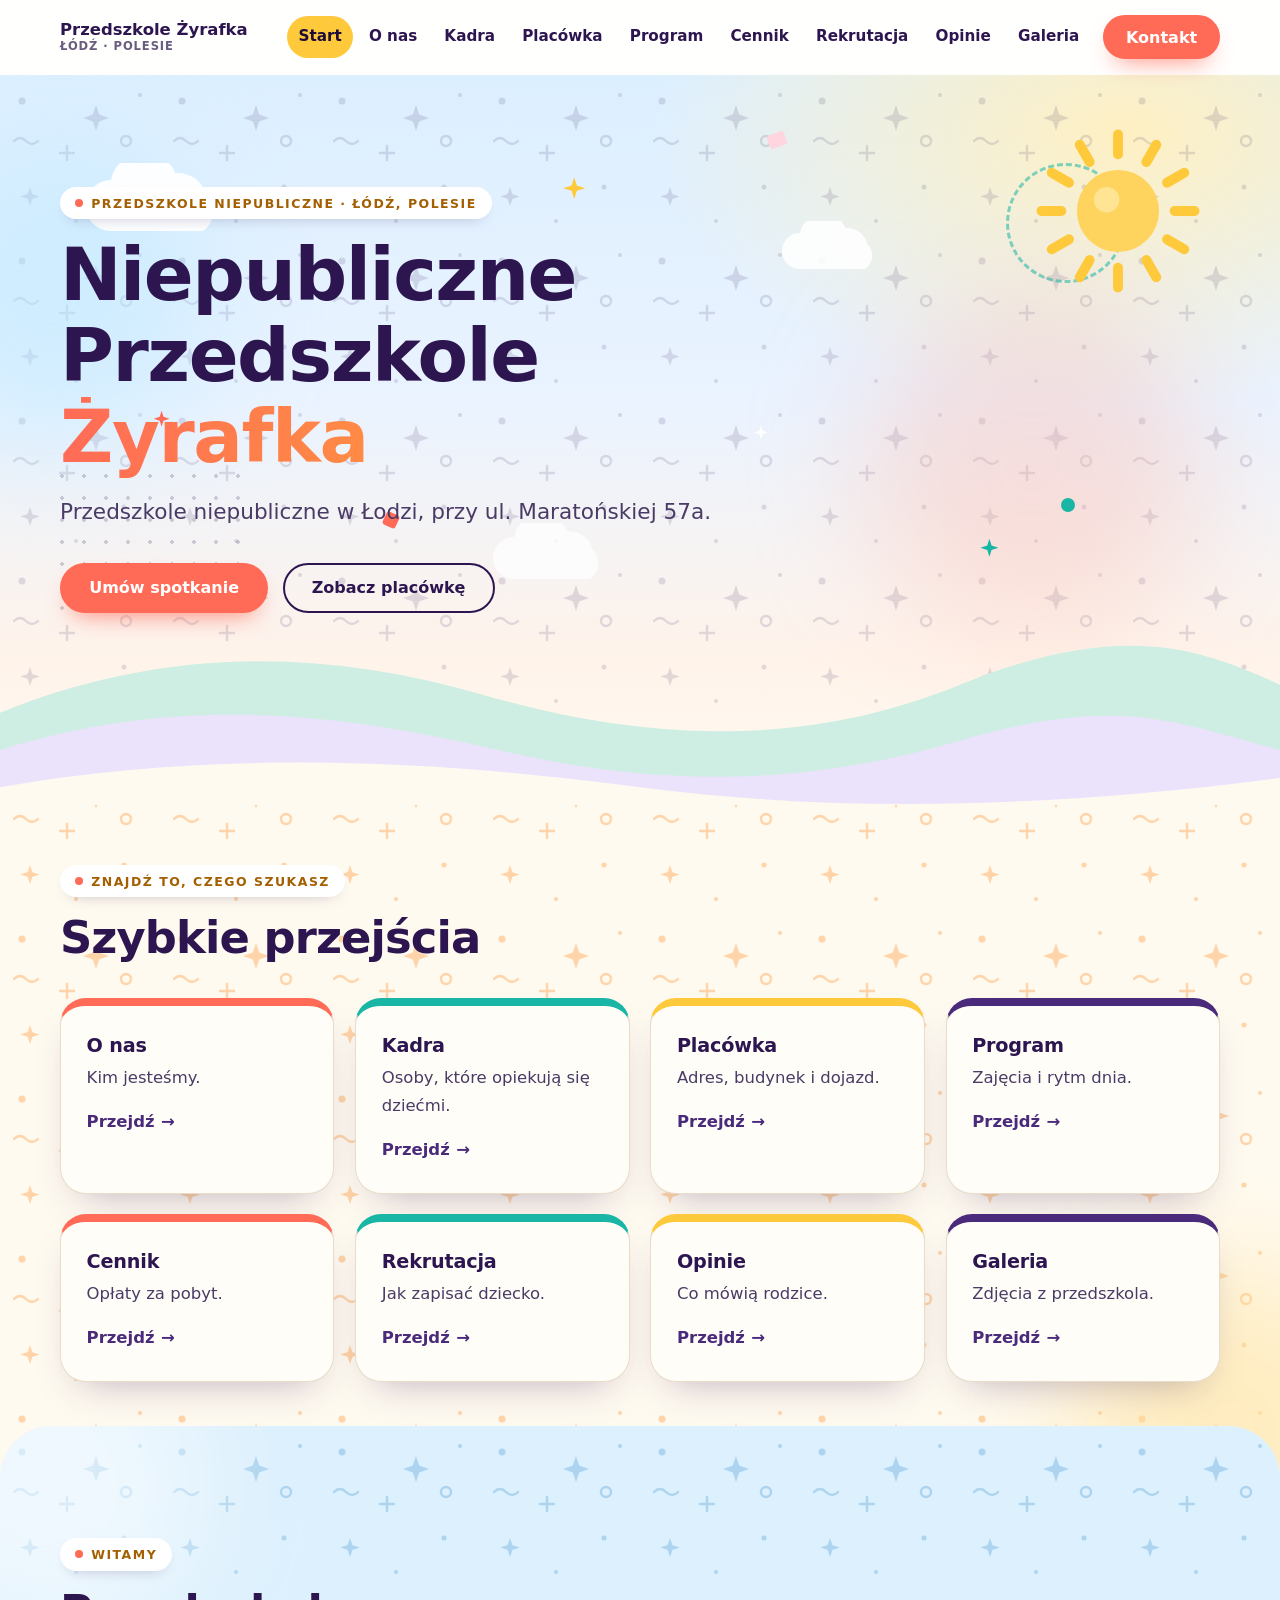
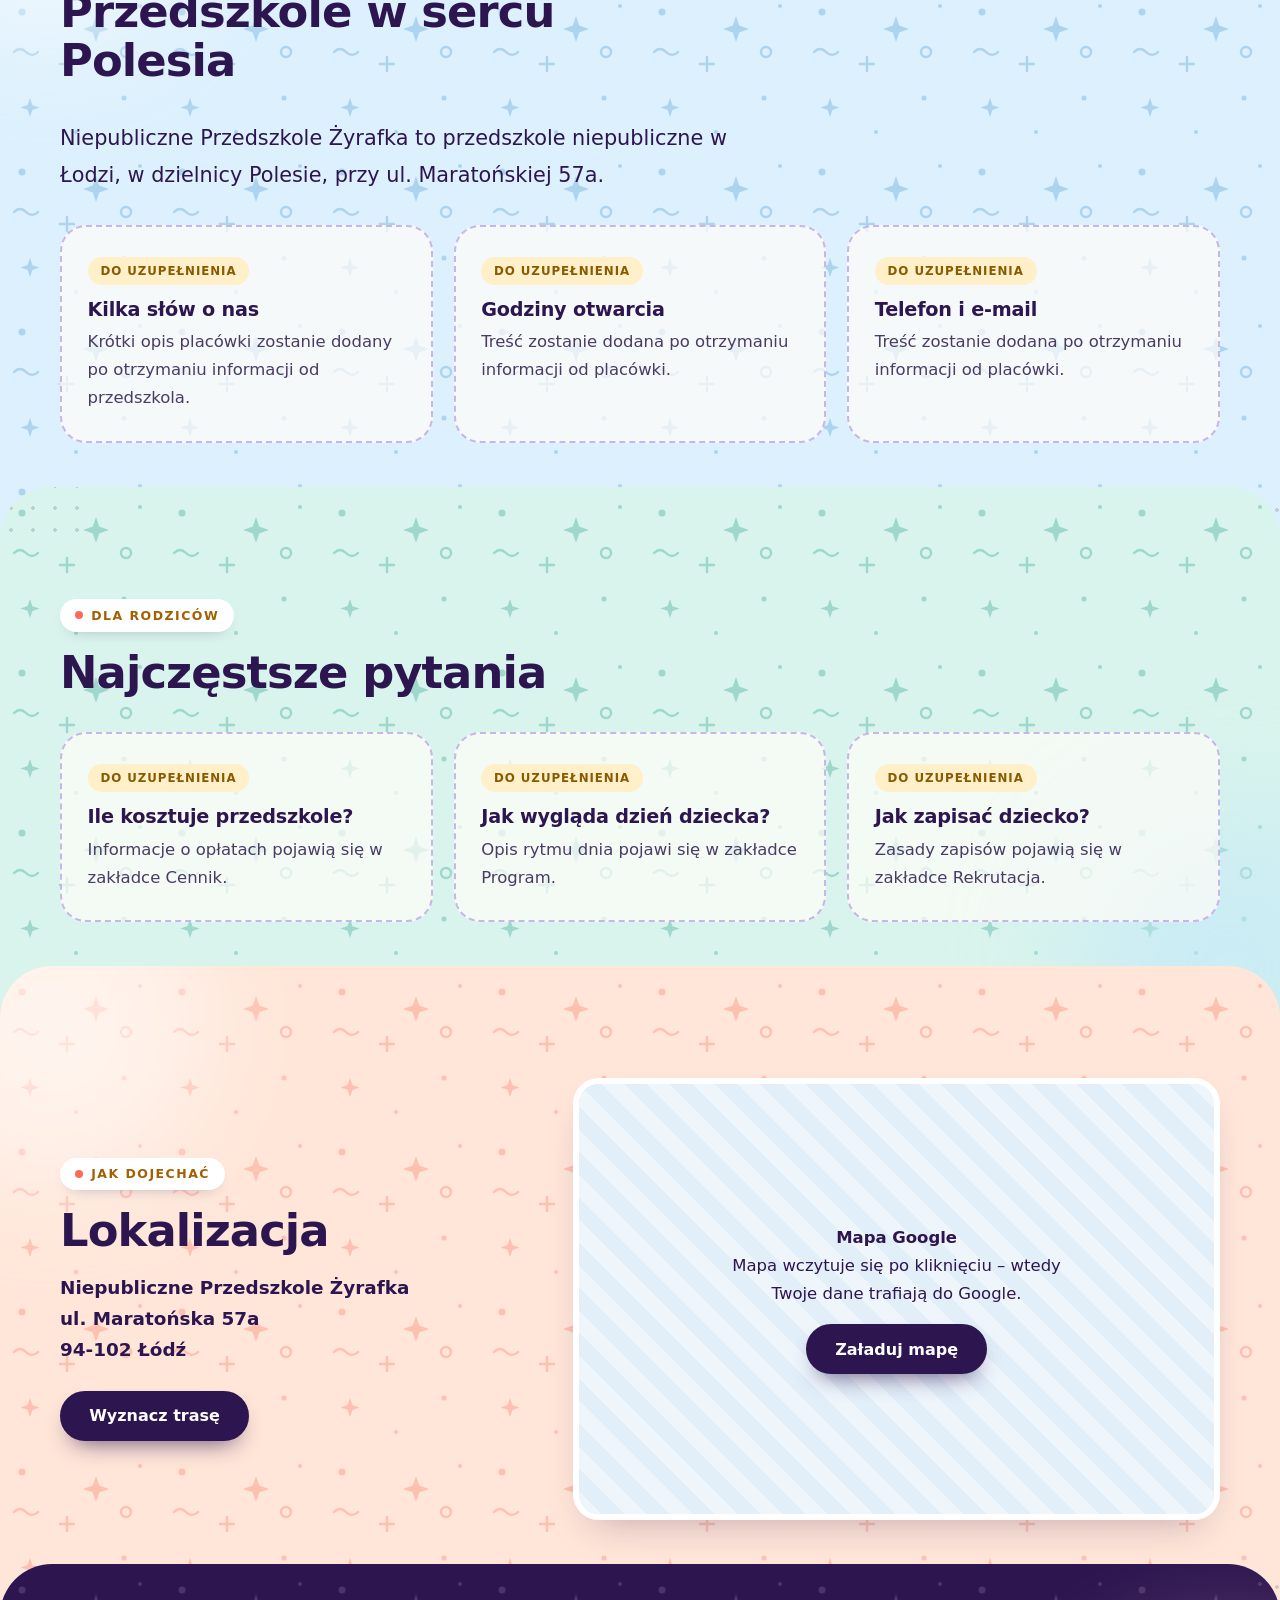
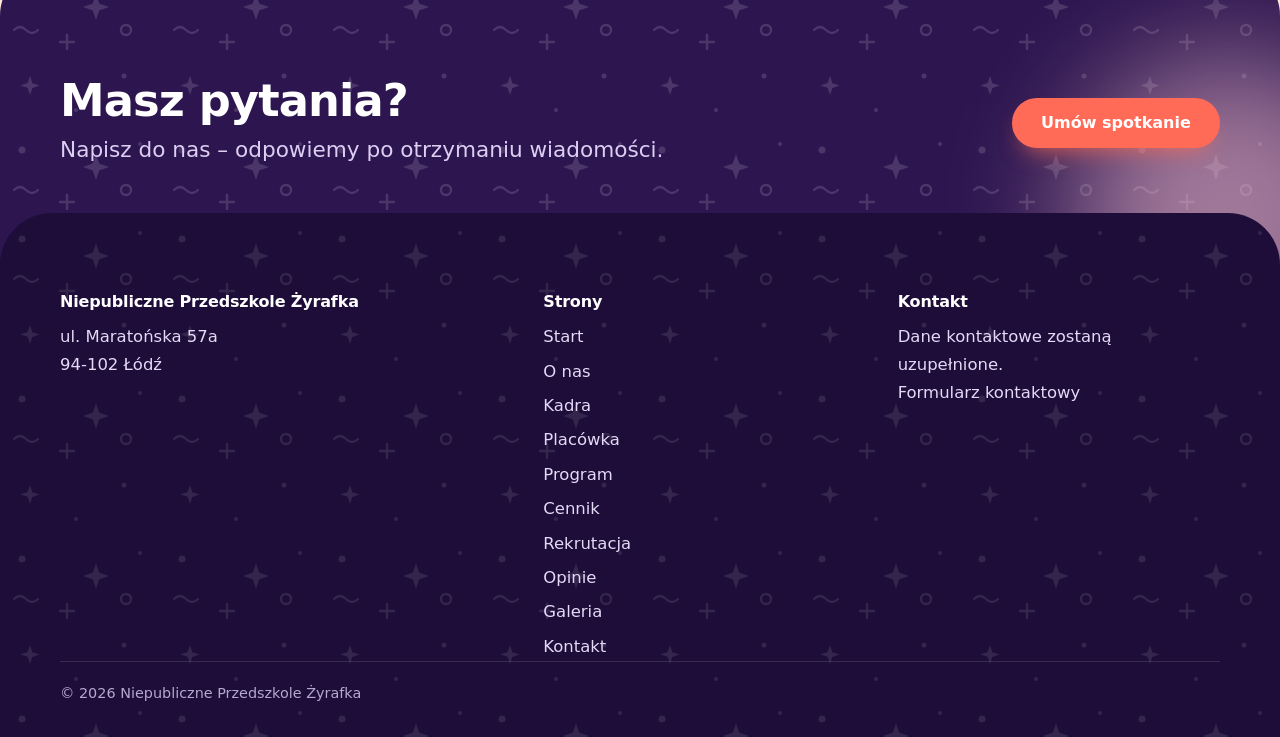
==== commit 8615821e: "Usuń logo i ikonę, zmień tło na spokojne (gradienty + drobne detale), wyrównaj siatkę szybkich przej" ====
--- a/index.html
+++ b/index.html
@@ -7,11 +7,10 @@
   <meta name="description" content="Niepubliczne Przedszkole Żyrafka w Łodzi (Polesie), ul. Maratońska 57a, 94-102 Łódź. Poznaj placówkę i umów spotkanie.">
   <meta name="theme-color" content="#fffaf0">
   <!-- TODO: po ustaleniu domeny dodaj <link rel="canonical" href="https://TWOJA-DOMENA.pl/"> oraz og:url / og:image -->
-  <link rel="icon" href="assets/favicon.svg" type="image/svg+xml">
   <meta property="og:type" content="website"><meta property="og:locale" content="pl_PL">
   <meta property="og:title" content="Niepubliczne Przedszkole Żyrafka – Łódź, ul. Maratońska 57a"><meta property="og:description" content="Niepubliczne Przedszkole Żyrafka w Łodzi (Polesie), ul. Maratońska 57a, 94-102 Łódź. Poznaj placówkę i umów spotkanie.">
   <meta name="twitter:card" content="summary"><meta name="twitter:title" content="Niepubliczne Przedszkole Żyrafka – Łódź, ul. Maratońska 57a"><meta name="twitter:description" content="Niepubliczne Przedszkole Żyrafka w Łodzi (Polesie), ul. Maratońska 57a, 94-102 Łódź. Poznaj placówkę i umów spotkanie.">
-  <link rel="stylesheet" href="css/style.css">
+  <link rel="stylesheet" href="css/style.css?v=b6664f09">
   <script type="application/ld+json">
 {"@context":"https://schema.org","@type":"Preschool","name":"Niepubliczne Przedszkole Żyrafka",
 "address":{"@type":"PostalAddress","streetAddress":"Maratońska 57a","postalCode":"94-102","addressLocality":"Łódź","addressCountry":"PL"}}
@@ -20,12 +19,12 @@
 <body>
   <a class="skip" href="#main">Przejdź do treści</a>
   <header class="header" id="top"><div class="wrap header__in">
-    <a class="brand" href="./" aria-label="Niepubliczne Przedszkole Żyrafka – strona główna"><img src="assets/favicon.svg" width="40" height="40" alt="" aria-hidden="true"><span>Przedszkole Żyrafka<small>Łódź · Polesie</small></span></a>
+    <a class="brand" href="./" aria-label="Niepubliczne Przedszkole Żyrafka – strona główna"><span>Przedszkole Żyrafka<small>Łódź · Polesie</small></span></a>
     <button class="burger" id="burger" aria-expanded="false" aria-controls="nav" aria-label="Otwórz menu"><span></span><span></span><span></span></button>
     <nav class="nav" id="nav" aria-label="Główna nawigacja"><a href="" aria-current="page">Start</a><a href="o-nas/">O nas</a><a href="kadra/">Kadra</a><a href="placowka/">Placówka</a><a href="program/">Program</a><a href="cennik/">Cennik</a><a href="rekrutacja/">Rekrutacja</a><a href="opinie/">Opinie</a><a href="galeria/">Galeria</a><a class="btn btn--sm" href="kontakt/">Kontakt</a></nav>
   </div></header>
   <main id="main">
-<section class="hero"><div class="bg" aria-hidden="true"><div class="patch"></div><div class="bigspots float c"></div><div class="blob a"></div><div class="blob b"></div><div class="dots"></div><div class="ring float b"></div><svg class="d-svg sun spin" viewBox="0 0 120 120" aria-hidden="true"><g stroke="#ffc93c" stroke-width="7" stroke-linecap="round"><line x1="60" y1="6" x2="60" y2="20" transform="rotate(0 60 60)"/><line x1="60" y1="6" x2="60" y2="20" transform="rotate(30 60 60)"/><line x1="60" y1="6" x2="60" y2="20" transform="rotate(60 60 60)"/><line x1="60" y1="6" x2="60" y2="20" transform="rotate(90 60 60)"/><line x1="60" y1="6" x2="60" y2="20" transform="rotate(120 60 60)"/><line x1="60" y1="6" x2="60" y2="20" transform="rotate(150 60 60)"/><line x1="60" y1="6" x2="60" y2="20" transform="rotate(180 60 60)"/><line x1="60" y1="6" x2="60" y2="20" transform="rotate(210 60 60)"/><line x1="60" y1="6" x2="60" y2="20" transform="rotate(240 60 60)"/><line x1="60" y1="6" x2="60" y2="20" transform="rotate(270 60 60)"/><line x1="60" y1="6" x2="60" y2="20" transform="rotate(300 60 60)"/><line x1="60" y1="6" x2="60" y2="20" transform="rotate(330 60 60)"/></g><circle cx="60" cy="60" r="29" fill="#ffd45e"/><circle cx="52" cy="52" r="9" fill="#ffe7a0" opacity=".8"/></svg><svg class="d-svg cloud1 drift" viewBox="0 0 200 90" aria-hidden="true"><path fill="#fff" d="M40 80a30 30 0 010-60 40 40 0 0176-8 34 34 0 0136 26 27 27 0 01-4 42z"/></svg><svg class="d-svg cloud2 drift" viewBox="0 0 200 90" aria-hidden="true"><path fill="#fff" d="M40 80a30 30 0 010-60 40 40 0 0176-8 34 34 0 0136 26 27 27 0 01-4 42z"/></svg><svg class="d-svg cloud3 drift" viewBox="0 0 200 90" aria-hidden="true"><path fill="#fff" d="M40 80a30 30 0 010-60 40 40 0 0176-8 34 34 0 0136 26 27 27 0 01-4 42z"/></svg><i class="star s1 twinkle"></i><i class="star s2 twinkle b"></i><i class="star s3 twinkle c"></i><i class="star s4 twinkle b"></i><i class="conf k1 float"></i><i class="conf k2 float b"></i><i class="conf k3 float c"></i></div><div class="wrap hero__in"><p class="eyebrow reveal">Przedszkole niepubliczne · Łódź, Polesie</p><h1 class="reveal">Niepubliczne Przedszkole <em>Żyrafka</em></h1><p class="lead reveal">Przedszkole niepubliczne w Łodzi, przy ul. Maratońskiej 57a.</p><div class="hero__cta reveal"><a class="btn" href="kontakt/">Umów spotkanie</a><a class="btn btn--ghost" href="placowka/">Zobacz placówkę</a></div></div><svg class="hills" viewBox="0 0 1440 220" preserveAspectRatio="none" aria-hidden="true"><path class="h1" d="M0 120c180-70 360-70 540-20s360 60 540-10 270-40 360 0v130H0z"/><path class="h2" d="M0 160c200-60 380-40 560 0s340 40 520-10 240-20 360 10v70H0z"/><path class="h3" d="M0 200c240-40 480-30 720 0s480 20 720-10v30H0z"/></svg></section><section class="section s-cream"><div class="bg" aria-hidden="true"><div class="patch"></div><div class="blob b-sun pos-br"></div><div class="dots pos-tl"></div></div><div class="wrap"><header class="section__head reveal"><p class="eyebrow">Znajdź to, czego szukasz</p><h2>Szybkie przejścia</h2></header><div class="tiles tiles--quick" data-stagger><a class="tile tile--link reveal" href="o-nas/"><h3>O nas</h3><p>Kim jesteśmy.</p><span class="go">Przejdź</span></a><a class="tile tile--link reveal" href="kadra/"><h3>Kadra</h3><p>Osoby, które opiekują się dziećmi.</p><span class="go">Przejdź</span></a><a class="tile tile--link reveal" href="placowka/"><h3>Placówka</h3><p>Adres, budynek i dojazd.</p><span class="go">Przejdź</span></a><a class="tile tile--link reveal" href="program/"><h3>Program</h3><p>Zajęcia i rytm dnia.</p><span class="go">Przejdź</span></a><a class="tile tile--link reveal" href="cennik/"><h3>Cennik</h3><p>Opłaty za pobyt.</p><span class="go">Przejdź</span></a><a class="tile tile--link reveal" href="rekrutacja/"><h3>Rekrutacja</h3><p>Jak zapisać dziecko.</p><span class="go">Przejdź</span></a><a class="tile tile--link reveal" href="opinie/"><h3>Opinie</h3><p>Co mówią rodzice.</p><span class="go">Przejdź</span></a><a class="tile tile--link reveal" href="galeria/"><h3>Galeria</h3><p>Zdjęcia z przedszkola.</p><span class="go">Przejdź</span></a></div></div></section><section class="section s-sky"><div class="bg" aria-hidden="true"><div class="patch"></div><div class="blob b-white pos-tl"></div><div class="dots pos-br"></div></div><div class="wrap"><header class="section__head reveal"><p class="eyebrow">Witamy</p><h2>Przedszkole w sercu Polesia</h2></header><p class="about reveal">Niepubliczne Przedszkole Żyrafka to przedszkole niepubliczne w Łodzi, w dzielnicy Polesie, przy ul. Maratońskiej 57a.</p><div class="tiles" style="margin-top:2rem" data-stagger><article class="tile tile--todo reveal"><span class="badge">Do uzupełnienia</span><h3>Kilka słów o nas</h3><p>Krótki opis placówki zostanie dodany po otrzymaniu informacji od przedszkola.</p></article><article class="tile tile--todo reveal"><span class="badge">Do uzupełnienia</span><h3>Godziny otwarcia</h3><p>Treść zostanie dodana po otrzymaniu informacji od placówki.</p></article><article class="tile tile--todo reveal"><span class="badge">Do uzupełnienia</span><h3>Telefon i e-mail</h3><p>Treść zostanie dodana po otrzymaniu informacji od placówki.</p></article></div></div></section><section class="section s-mint"><div class="bg" aria-hidden="true"><div class="patch"></div><div class="blob b-sky pos-br"></div><div class="dots pos-tl"></div></div><div class="wrap"><header class="section__head reveal"><p class="eyebrow">Dla rodziców</p><h2>Najczęstsze pytania</h2></header><div class="tiles" data-stagger><article class="tile tile--todo reveal"><span class="badge">Do uzupełnienia</span><h3>Ile kosztuje przedszkole?</h3><p>Informacje o opłatach pojawią się w zakładce Cennik.</p></article><article class="tile tile--todo reveal"><span class="badge">Do uzupełnienia</span><h3>Jak wygląda dzień dziecka?</h3><p>Opis rytmu dnia pojawi się w zakładce Program.</p></article><article class="tile tile--todo reveal"><span class="badge">Do uzupełnienia</span><h3>Jak zapisać dziecko?</h3><p>Zasady zapisów pojawią się w zakładce Rekrutacja.</p></article></div></div></section><section class="section s-peach" id="lokalizacja"><div class="bg" aria-hidden="true"><div class="patch"></div><div class="blob b-white pos-tl"></div><div class="dots pos-br"></div></div><div class="wrap"><div class="loc"><div class="reveal"><p class="eyebrow">Jak dojechać</p><h2>Lokalizacja</h2><address>Niepubliczne Przedszkole Żyrafka<br>ul. Maratońska 57a<br>94-102 Łódź</address><a class="btn btn--dark" target="_blank" rel="noopener" href="https://www.google.com/maps/dir/?api=1&amp;destination=Marato%C5%84ska+57a%2C+94-102+%C5%81%C3%B3d%C5%BA">Wyznacz trasę<span class="sr"> (nowa karta)</span></a></div><div class="loc__map reveal" data-map="https://www.google.com/maps?q=Marato%C5%84ska+57a%2C+94-102+%C5%81%C3%B3d%C5%BA&amp;output=embed"><div class="map-ph"><p><strong>Mapa Google</strong><br>Mapa wczytuje się po kliknięciu – wtedy Twoje dane trafiają do Google.</p><button class="btn btn--dark" type="button" data-map-btn>Załaduj mapę</button></div></div></div></div></section><section class="section s-plum"><div class="bg" aria-hidden="true"><div class="patch"></div><div class="blob b-pink pos-br"></div><div class="dots pos-tl"></div></div><div class="wrap"><div class="cta reveal"><div><h2>Masz pytania?</h2><p class="lead" style="margin:.4rem 0 0">Napisz do nas – odpowiemy po otrzymaniu wiadomości.</p></div><a class="btn" href="kontakt/">Umów spotkanie</a></div></div></section>
+<section class="hero"><div class="bg" aria-hidden="true"><div class="patch"></div><div class="blob a"></div><div class="blob b"></div><div class="dots"></div><div class="ring float b"></div><svg class="d-svg sun spin" width="150" height="150" viewBox="0 0 120 120" aria-hidden="true"><g stroke="#ffc93c" stroke-width="7" stroke-linecap="round"><line x1="60" y1="6" x2="60" y2="20" transform="rotate(0 60 60)"/><line x1="60" y1="6" x2="60" y2="20" transform="rotate(30 60 60)"/><line x1="60" y1="6" x2="60" y2="20" transform="rotate(60 60 60)"/><line x1="60" y1="6" x2="60" y2="20" transform="rotate(90 60 60)"/><line x1="60" y1="6" x2="60" y2="20" transform="rotate(120 60 60)"/><line x1="60" y1="6" x2="60" y2="20" transform="rotate(150 60 60)"/><line x1="60" y1="6" x2="60" y2="20" transform="rotate(180 60 60)"/><line x1="60" y1="6" x2="60" y2="20" transform="rotate(210 60 60)"/><line x1="60" y1="6" x2="60" y2="20" transform="rotate(240 60 60)"/><line x1="60" y1="6" x2="60" y2="20" transform="rotate(270 60 60)"/><line x1="60" y1="6" x2="60" y2="20" transform="rotate(300 60 60)"/><line x1="60" y1="6" x2="60" y2="20" transform="rotate(330 60 60)"/></g><circle cx="60" cy="60" r="29" fill="#ffd45e"/><circle cx="52" cy="52" r="9" fill="#ffe7a0" opacity=".8"/></svg><svg class="d-svg cloud1 drift" width="160" height="72" viewBox="0 0 200 90" aria-hidden="true"><path fill="#fff" d="M40 80a30 30 0 010-60 40 40 0 0176-8 34 34 0 0136 26 27 27 0 01-4 42z"/></svg><svg class="d-svg cloud2 drift" width="160" height="72" viewBox="0 0 200 90" aria-hidden="true"><path fill="#fff" d="M40 80a30 30 0 010-60 40 40 0 0176-8 34 34 0 0136 26 27 27 0 01-4 42z"/></svg><svg class="d-svg cloud3 drift" width="160" height="72" viewBox="0 0 200 90" aria-hidden="true"><path fill="#fff" d="M40 80a30 30 0 010-60 40 40 0 0176-8 34 34 0 0136 26 27 27 0 01-4 42z"/></svg><i class="star s1 twinkle"></i><i class="star s2 twinkle b"></i><i class="star s3 twinkle c"></i><i class="star s4 twinkle b"></i><i class="conf k1 float"></i><i class="conf k2 float b"></i><i class="conf k3 float c"></i></div><div class="wrap hero__in"><p class="eyebrow reveal">Przedszkole niepubliczne · Łódź, Polesie</p><h1 class="reveal">Niepubliczne Przedszkole <em>Żyrafka</em></h1><p class="lead reveal">Przedszkole niepubliczne w Łodzi, przy ul. Maratońskiej 57a.</p><div class="hero__cta reveal"><a class="btn" href="kontakt/">Umów spotkanie</a><a class="btn btn--ghost" href="placowka/">Zobacz placówkę</a></div></div><svg class="hills" viewBox="0 0 1440 220" preserveAspectRatio="none" aria-hidden="true"><path class="h1" d="M0 120c180-70 360-70 540-20s360 60 540-10 270-40 360 0v130H0z"/><path class="h2" d="M0 160c200-60 380-40 560 0s340 40 520-10 240-20 360 10v70H0z"/><path class="h3" d="M0 200c240-40 480-30 720 0s480 20 720-10v30H0z"/></svg></section><section class="section s-cream"><div class="bg" aria-hidden="true"><div class="patch"></div><div class="blob b-sun pos-br"></div><div class="dots pos-tl"></div></div><div class="wrap"><header class="section__head reveal"><p class="eyebrow">Znajdź to, czego szukasz</p><h2>Szybkie przejścia</h2></header><div class="tiles tiles--quick" data-stagger><a class="tile tile--link reveal" href="o-nas/"><h3>O nas</h3><p>Kim jesteśmy.</p><span class="go">Przejdź</span></a><a class="tile tile--link reveal" href="kadra/"><h3>Kadra</h3><p>Osoby, które opiekują się dziećmi.</p><span class="go">Przejdź</span></a><a class="tile tile--link reveal" href="placowka/"><h3>Placówka</h3><p>Adres, budynek i dojazd.</p><span class="go">Przejdź</span></a><a class="tile tile--link reveal" href="program/"><h3>Program</h3><p>Zajęcia i rytm dnia.</p><span class="go">Przejdź</span></a><a class="tile tile--link reveal" href="cennik/"><h3>Cennik</h3><p>Opłaty za pobyt.</p><span class="go">Przejdź</span></a><a class="tile tile--link reveal" href="rekrutacja/"><h3>Rekrutacja</h3><p>Jak zapisać dziecko.</p><span class="go">Przejdź</span></a><a class="tile tile--link reveal" href="opinie/"><h3>Opinie</h3><p>Co mówią rodzice.</p><span class="go">Przejdź</span></a><a class="tile tile--link reveal" href="galeria/"><h3>Galeria</h3><p>Zdjęcia z przedszkola.</p><span class="go">Przejdź</span></a></div></div></section><section class="section s-sky"><div class="bg" aria-hidden="true"><div class="patch"></div><div class="blob b-white pos-tl"></div><div class="dots pos-br"></div></div><div class="wrap"><header class="section__head reveal"><p class="eyebrow">Witamy</p><h2>Przedszkole w sercu Polesia</h2></header><p class="about reveal">Niepubliczne Przedszkole Żyrafka to przedszkole niepubliczne w Łodzi, w dzielnicy Polesie, przy ul. Maratońskiej 57a.</p><div class="tiles" style="margin-top:2rem" data-stagger><article class="tile tile--todo reveal"><span class="badge">Do uzupełnienia</span><h3>Kilka słów o nas</h3><p>Krótki opis placówki zostanie dodany po otrzymaniu informacji od przedszkola.</p></article><article class="tile tile--todo reveal"><span class="badge">Do uzupełnienia</span><h3>Godziny otwarcia</h3><p>Treść zostanie dodana po otrzymaniu informacji od placówki.</p></article><article class="tile tile--todo reveal"><span class="badge">Do uzupełnienia</span><h3>Telefon i e-mail</h3><p>Treść zostanie dodana po otrzymaniu informacji od placówki.</p></article></div></div></section><section class="section s-mint"><div class="bg" aria-hidden="true"><div class="patch"></div><div class="blob b-sky pos-br"></div><div class="dots pos-tl"></div></div><div class="wrap"><header class="section__head reveal"><p class="eyebrow">Dla rodziców</p><h2>Najczęstsze pytania</h2></header><div class="tiles" data-stagger><article class="tile tile--todo reveal"><span class="badge">Do uzupełnienia</span><h3>Ile kosztuje przedszkole?</h3><p>Informacje o opłatach pojawią się w zakładce Cennik.</p></article><article class="tile tile--todo reveal"><span class="badge">Do uzupełnienia</span><h3>Jak wygląda dzień dziecka?</h3><p>Opis rytmu dnia pojawi się w zakładce Program.</p></article><article class="tile tile--todo reveal"><span class="badge">Do uzupełnienia</span><h3>Jak zapisać dziecko?</h3><p>Zasady zapisów pojawią się w zakładce Rekrutacja.</p></article></div></div></section><section class="section s-peach" id="lokalizacja"><div class="bg" aria-hidden="true"><div class="patch"></div><div class="blob b-white pos-tl"></div><div class="dots pos-br"></div></div><div class="wrap"><div class="loc"><div class="reveal"><p class="eyebrow">Jak dojechać</p><h2>Lokalizacja</h2><address>Niepubliczne Przedszkole Żyrafka<br>ul. Maratońska 57a<br>94-102 Łódź</address><a class="btn btn--dark" target="_blank" rel="noopener" href="https://www.google.com/maps/dir/?api=1&amp;destination=Marato%C5%84ska+57a%2C+94-102+%C5%81%C3%B3d%C5%BA">Wyznacz trasę<span class="sr"> (nowa karta)</span></a></div><div class="loc__map reveal" data-map="https://www.google.com/maps?q=Marato%C5%84ska+57a%2C+94-102+%C5%81%C3%B3d%C5%BA&amp;output=embed"><div class="map-ph"><p><strong>Mapa Google</strong><br>Mapa wczytuje się po kliknięciu – wtedy Twoje dane trafiają do Google.</p><button class="btn btn--dark" type="button" data-map-btn>Załaduj mapę</button></div></div></div></div></section><section class="section s-plum"><div class="bg" aria-hidden="true"><div class="patch"></div><div class="blob b-pink pos-br"></div><div class="dots pos-tl"></div></div><div class="wrap"><div class="cta reveal"><div><h2>Masz pytania?</h2><p class="lead" style="margin:.4rem 0 0">Napisz do nas – odpowiemy po otrzymaniu wiadomości.</p></div><a class="btn" href="kontakt/">Umów spotkanie</a></div></div></section>
   </main>
   <footer class="footer"><div class="bg" aria-hidden="true"><div class="patch"></div></div><div class="wrap">
     <div class="footer__grid">
@@ -35,6 +34,6 @@
     </div>
     <p class="footer__bar">© <span id="year">2026</span> Niepubliczne Przedszkole Żyrafka</p>
   </div></footer>
-  <script src="js/main.js" defer></script>
+  <script src="js/main.js?v=b6664f09" defer></script>
 </body>
 </html>
--- a/css/style.css
+++ b/css/style.css
@@ -6,7 +6,7 @@
   --r:26px; --shadow:0 18px 40px -20px rgba(45,22,80,.35);
   --font:ui-rounded,"Nunito","Segoe UI",system-ui,-apple-system,"Helvetica Neue",Arial,sans-serif;
   --head:"Trebuchet MS","Segoe UI",system-ui,sans-serif;
-  --spots:url("data:image/svg+xml,%3Csvg xmlns=%22http://www.w3.org/2000/svg%22 width=%22320%22 height=%22320%22 viewBox=%220 0 320 320%22%3E%3Cg fill=%22currentColor%22%3E%3Cpath d=%22M30 40c18-22 52-18 62 6 8 20-6 44-30 46-26 2-50-30-32-52z%22/%3E%3Cpath d=%22M170 20c24-12 56 4 58 30 2 22-22 40-44 34-26-8-34-48-14-64z%22/%3E%3Cpath d=%22M262 120c18-8 40 6 38 28-2 20-24 30-42 22-18-10-20-40 4-50z%22/%3E%3Cpath d=%22M110 130c26-14 62 4 60 34-2 28-38 42-60 26-22-16-26-46 0-60z%22/%3E%3Cpath d=%22M18 200c20-10 44 4 42 28-2 22-28 34-46 22-16-12-14-38 4-50z%22/%3E%3Cpath d=%22M200 230c24-10 52 8 48 36-4 26-38 38-58 22-18-16-14-48 10-58z%22/%3E%3Cpath d=%22M80 270c14-8 34 2 34 20 0 16-20 26-34 18-14-8-14-30 0-38z%22/%3E%3C/g%3E%3C/svg%3E");
+  --pat:url("data:image/svg+xml,%3Csvg xmlns=%22http://www.w3.org/2000/svg%22 width=%22160%22 height=%22160%22 viewBox=%220 0 160 160%22%3E%3Cg fill=%22%23000%22%3E%3Ccircle cx=%2222%22 cy=%2226%22 r=%223.5%22/%3E%3Ccircle cx=%22124%22 cy=%22112%22 r=%222.5%22/%3E%3Ccircle cx=%2276%22 cy=%22146%22 r=%222%22/%3E%3Ccircle cx=%22140%22 cy=%2220%22 r=%222%22/%3E%3Cpath d=%22M96 30l3.2 9.6L109 43l-9.8 3.4L96 56l-3.2-9.6L83 43l9.8-3.4z%22/%3E%3Cpath d=%22M30 112l2.4 7.2 7.2 2.4-7.2 2.4L30 131l-2.4-7.2-7.2-2.4 7.2-2.4z%22/%3E%3C/g%3E%3Cg fill=%22none%22 stroke=%22%23000%22 stroke-width=%222.4%22 stroke-linecap=%22round%22%3E%3Cpath d=%22M60 78h14M67 71v14%22/%3E%3Ccircle cx=%22126%22 cy=%2266%22 r=%225%22/%3E%3Cpath d=%22M14 66q6-6 12 0t12 0%22/%3E%3C/g%3E%3C/svg%3E");
 }
 *,*::before,*::after{box-sizing:border-box}
 html{scroll-behavior:smooth;scroll-padding-top:90px}
@@ -26,8 +26,6 @@
 .header.scrolled{border-color:var(--line);box-shadow:0 8px 24px -16px rgba(45,22,80,.3)}
 .header__in{display:flex;align-items:center;justify-content:space-between;min-height:74px}
 .brand{display:flex;align-items:center;gap:.7rem;text-decoration:none;color:var(--plum);font-weight:700;line-height:1.15}
-.brand img{transition:transform .5s}
-.brand:hover img{transform:rotate(-12deg) scale(1.08)}
 .brand small{display:block;font-weight:600;font-size:.72rem;letter-spacing:.08em;text-transform:uppercase;color:var(--muted)}
 .nav{display:flex;align-items:center;gap:.3rem}
 .nav a:not(.btn){position:relative;text-decoration:none;color:var(--plum);font-weight:700;padding:.5rem .85rem;border-radius:999px;transition:background .2s,color .2s}
@@ -63,7 +61,7 @@
 /* background decor */
 .bg{position:absolute;inset:0;overflow:hidden;pointer-events:none;z-index:0}
 .bg>*{position:absolute}
-.patch{background-color:currentColor;-webkit-mask-image:var(--spots);mask-image:var(--spots);-webkit-mask-size:var(--sz,320px);mask-size:var(--sz,320px);-webkit-mask-repeat:repeat;mask-repeat:repeat}
+.patch{background-color:currentColor;-webkit-mask-image:var(--pat);mask-image:var(--pat);-webkit-mask-size:var(--sz,320px);mask-size:var(--sz,320px);-webkit-mask-repeat:repeat;mask-repeat:repeat}
 .blob{border-radius:50%;filter:blur(60px)}
 .dots{background-image:radial-gradient(currentColor 1.8px,transparent 2px);background-size:22px 22px}
 .ring{border-radius:50%;border:3px dashed currentColor}
@@ -86,7 +84,7 @@
 .hero{padding:clamp(3.5rem,9vw,7rem) 0 clamp(8rem,15vw,12rem);background:radial-gradient(60% 70% at 85% 5%,#ffe3a3 0%,transparent 60%),radial-gradient(60% 60% at 5% 90%,#c9f0e6 0%,transparent 60%),linear-gradient(180deg,#e4f4ff,var(--cream))}
 .phero{padding:clamp(3rem,7vw,5.5rem) 0 clamp(6rem,10vw,8rem);background:radial-gradient(60% 80% at 90% 0%,#ffe3a3 0%,transparent 60%),linear-gradient(180deg,#e9f5ff,var(--cream))}
 .hero .patch,.phero .patch{inset:-10%;color:rgba(255,107,87,.1);--sz:420px;transform:rotate(-8deg)}
-.hero .bigspots{width:min(48vw,560px);aspect-ratio:1;right:-5%;top:6%;color:rgba(255,201,60,.55);background-color:currentColor;-webkit-mask:var(--spots) center/100% 100% no-repeat;mask:var(--spots) center/100% 100% no-repeat;transform:rotate(12deg)}
+.hero .bigspots{width:min(48vw,560px);aspect-ratio:1;right:-5%;top:6%;color:rgba(255,201,60,.55);background-color:currentColor;-webkit-mask:var(--pat) center/100% 100% no-repeat;mask:var(--pat) center/100% 100% no-repeat;transform:rotate(12deg)}
 .hero .blob.a{width:340px;height:340px;right:6%;top:30%;background:#ffb7a8;opacity:.5}
 .hero .blob.b{width:300px;height:300px;left:-90px;top:10%;background:#b8e8ff;opacity:.7}
 .hero .dots{left:4%;bottom:26%;width:190px;height:150px;color:rgba(45,22,80,.2)}
@@ -231,3 +229,19 @@
   .nav a:not(.btn){padding:.95rem .5rem;border-radius:12px;font-size:1.02rem}
   .nav .btn{margin:.8rem 0 0}
 }
+.d-svg{height:auto}
+
+/* v4: spokojne tło – drobne detale zamiast plam, miękkie gradienty */
+.patch{--sz:160px!important;transform:none!important;inset:0!important}
+.hero .patch,.phero .patch{color:rgba(45,22,80,.13)}
+.s-cream .patch{color:rgba(255,150,50,.38)}.s-sky .patch{color:rgba(40,130,200,.26)}
+.s-mint .patch{color:rgba(25,150,130,.3)}.s-peach .patch{color:rgba(255,107,87,.3)}
+.s-lilac .patch{color:rgba(74,42,122,.2)}.s-plum .patch{color:rgba(255,255,255,.14)}
+.footer .patch{color:rgba(255,255,255,.1)}
+.hero .blob.a{opacity:.35}.hero .blob.b{opacity:.5}
+.section .blob{opacity:.55}
+.hero{background:radial-gradient(60% 60% at 88% 8%,#fff0c2 0%,transparent 62%),linear-gradient(180deg,#dcefff 0%,#eaf3ff 45%,#fff3ea 80%,var(--cream) 100%)}
+.phero{background:radial-gradient(60% 70% at 90% 0%,#fff0c2 0%,transparent 62%),linear-gradient(180deg,#dcefff,var(--cream))}
+.tiles--quick{grid-template-columns:repeat(4,1fr)}
+@media (max-width:1000px){.tiles--quick{grid-template-columns:repeat(2,1fr)}}
+@media (max-width:480px){.tiles--quick{grid-template-columns:1fr}}
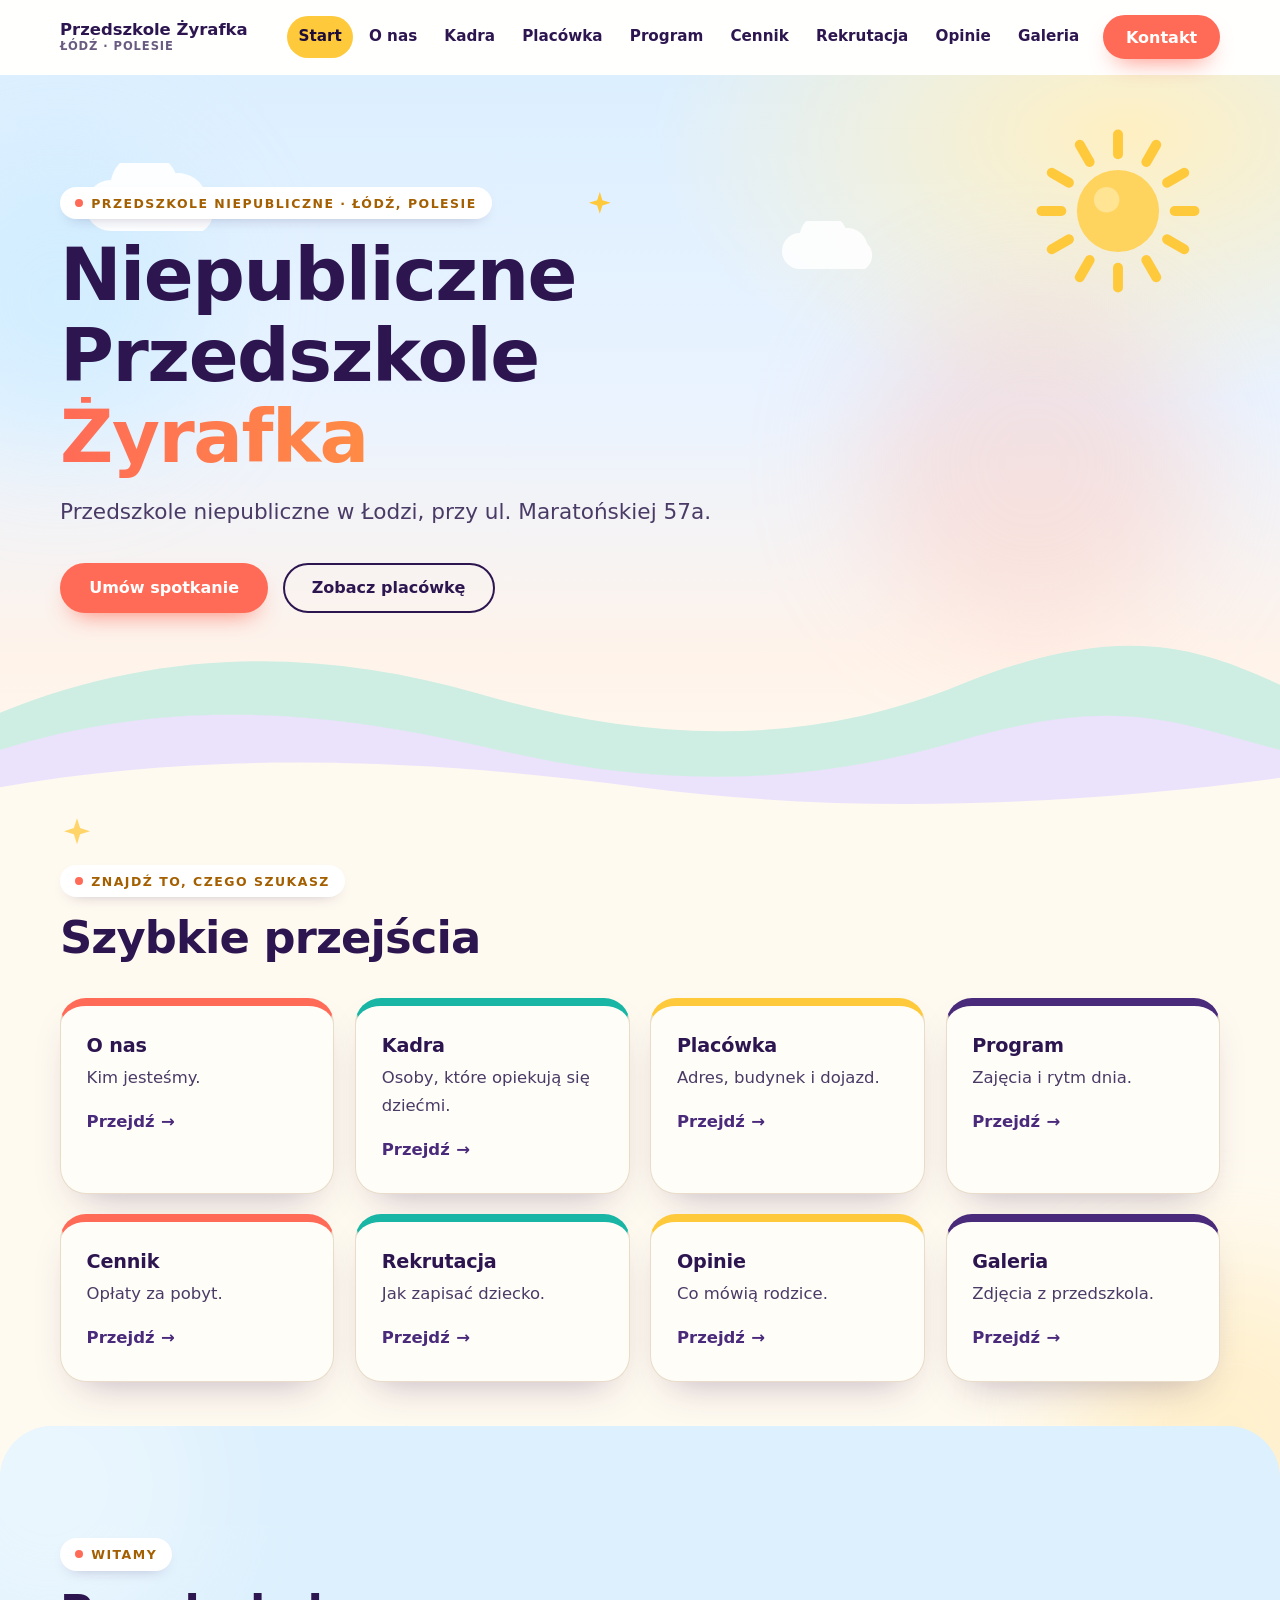
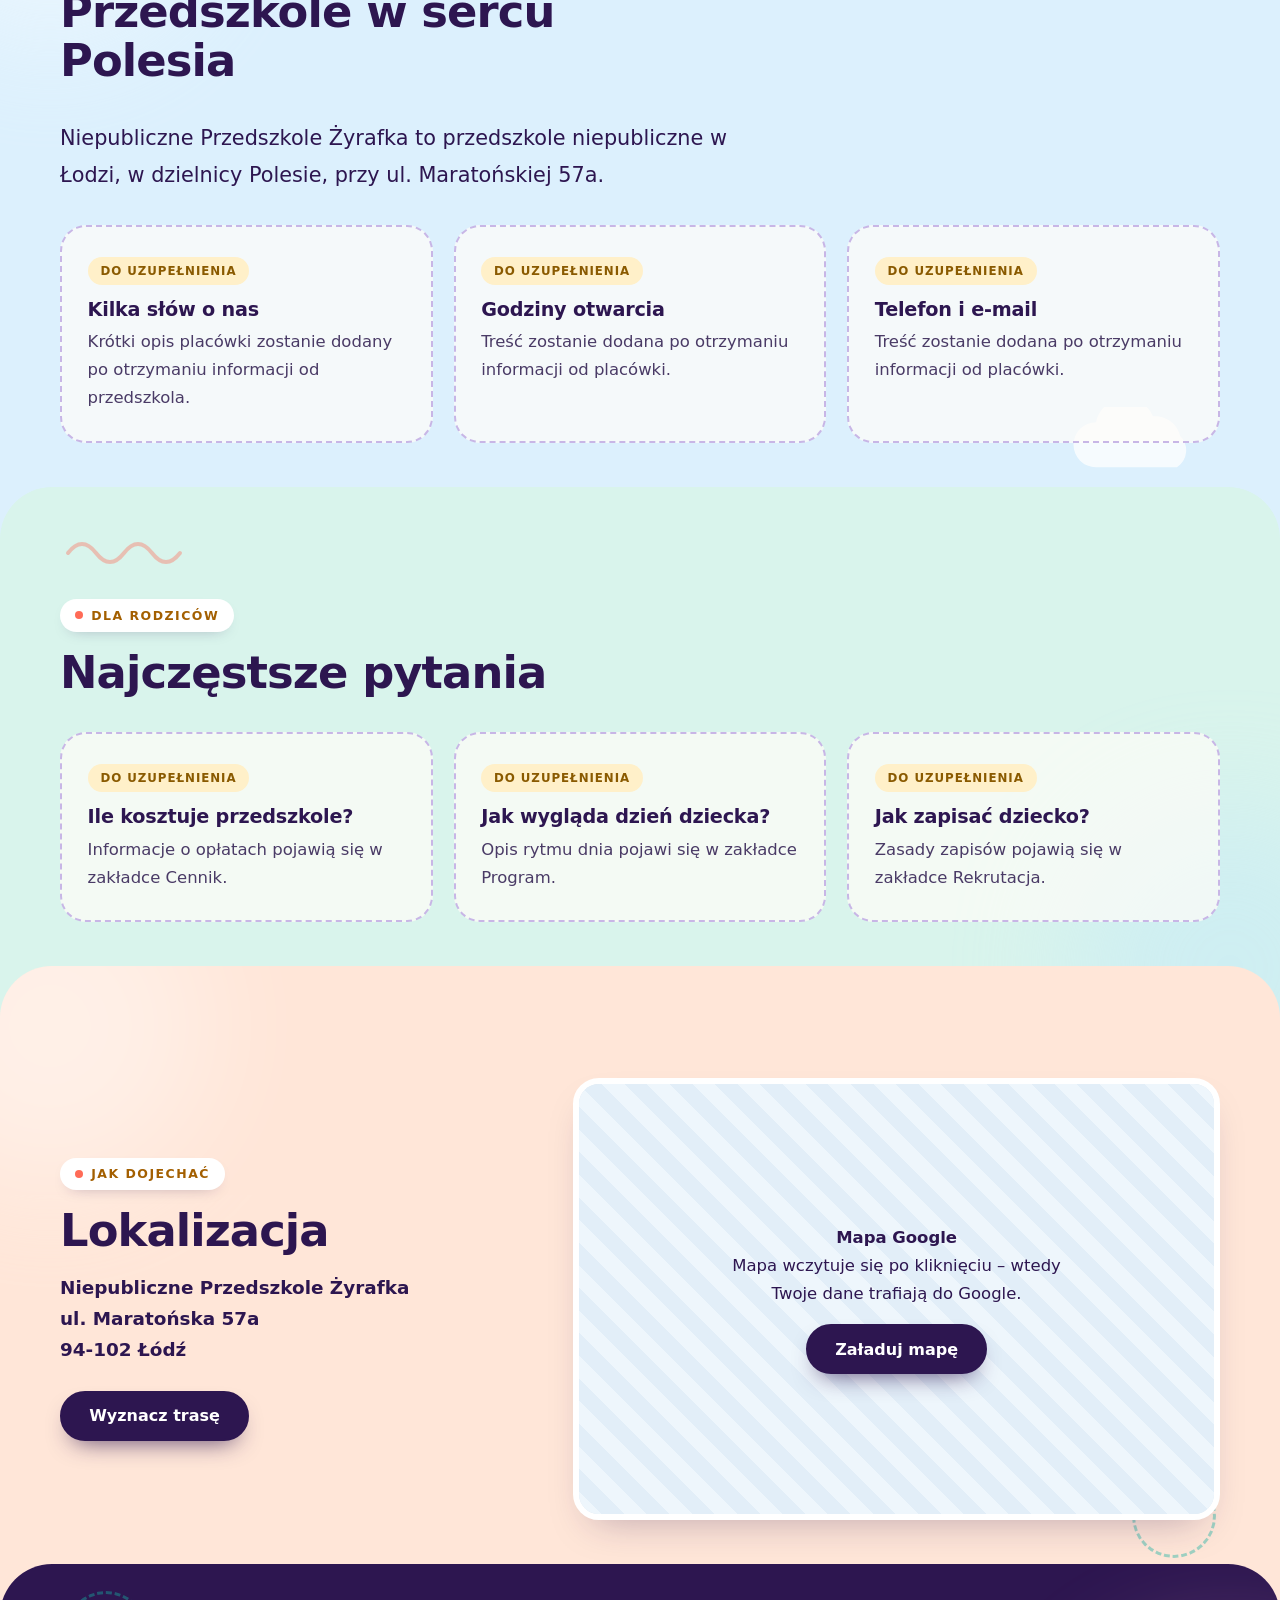
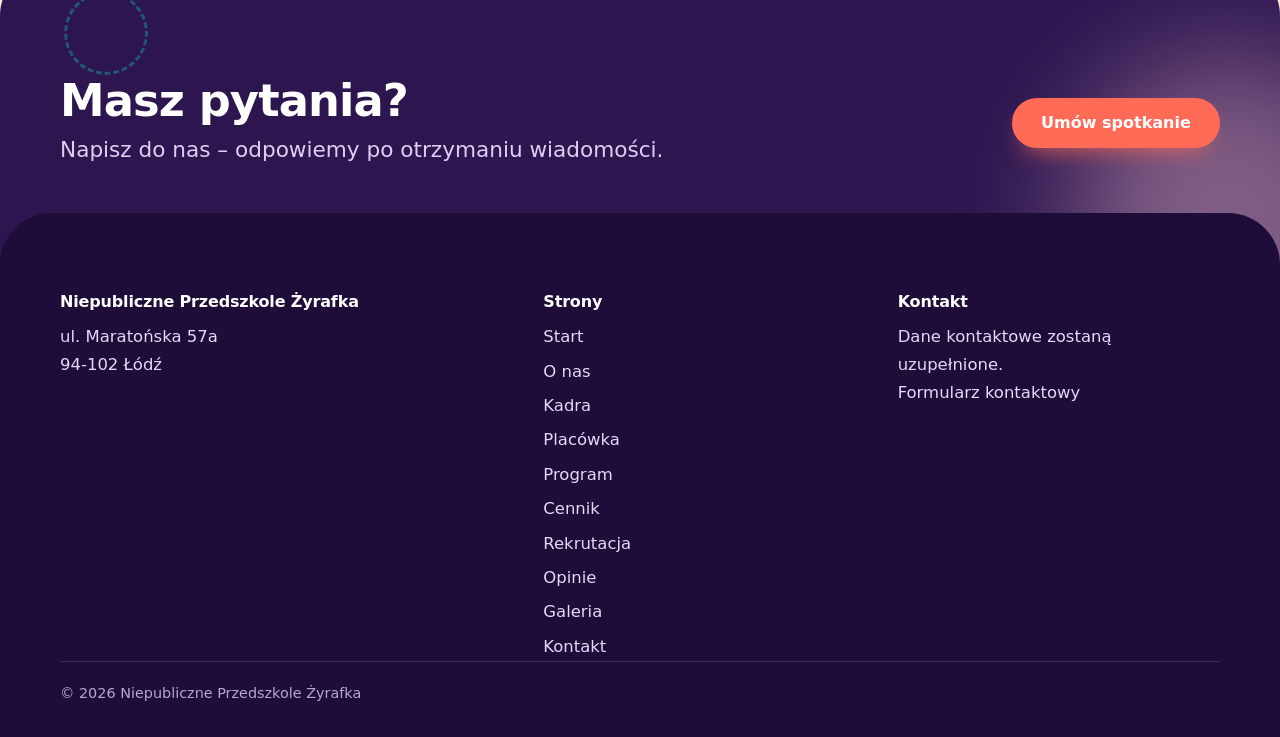
==== commit c955490e: "Uspokój tło: usuń wzór drobnych elementów, zostaw pojedyncze subtelne ozdoby Co-Authored-By: Claude " ====
--- a/index.html
+++ b/index.html
@@ -10,7 +10,7 @@
   <meta property="og:type" content="website"><meta property="og:locale" content="pl_PL">
   <meta property="og:title" content="Niepubliczne Przedszkole Żyrafka – Łódź, ul. Maratońska 57a"><meta property="og:description" content="Niepubliczne Przedszkole Żyrafka w Łodzi (Polesie), ul. Maratońska 57a, 94-102 Łódź. Poznaj placówkę i umów spotkanie.">
   <meta name="twitter:card" content="summary"><meta name="twitter:title" content="Niepubliczne Przedszkole Żyrafka – Łódź, ul. Maratońska 57a"><meta name="twitter:description" content="Niepubliczne Przedszkole Żyrafka w Łodzi (Polesie), ul. Maratońska 57a, 94-102 Łódź. Poznaj placówkę i umów spotkanie.">
-  <link rel="stylesheet" href="css/style.css?v=b6664f09">
+  <link rel="stylesheet" href="css/style.css?v=bf968dfb">
   <script type="application/ld+json">
 {"@context":"https://schema.org","@type":"Preschool","name":"Niepubliczne Przedszkole Żyrafka",
 "address":{"@type":"PostalAddress","streetAddress":"Maratońska 57a","postalCode":"94-102","addressLocality":"Łódź","addressCountry":"PL"}}
@@ -24,9 +24,9 @@
     <nav class="nav" id="nav" aria-label="Główna nawigacja"><a href="" aria-current="page">Start</a><a href="o-nas/">O nas</a><a href="kadra/">Kadra</a><a href="placowka/">Placówka</a><a href="program/">Program</a><a href="cennik/">Cennik</a><a href="rekrutacja/">Rekrutacja</a><a href="opinie/">Opinie</a><a href="galeria/">Galeria</a><a class="btn btn--sm" href="kontakt/">Kontakt</a></nav>
   </div></header>
   <main id="main">
-<section class="hero"><div class="bg" aria-hidden="true"><div class="patch"></div><div class="blob a"></div><div class="blob b"></div><div class="dots"></div><div class="ring float b"></div><svg class="d-svg sun spin" width="150" height="150" viewBox="0 0 120 120" aria-hidden="true"><g stroke="#ffc93c" stroke-width="7" stroke-linecap="round"><line x1="60" y1="6" x2="60" y2="20" transform="rotate(0 60 60)"/><line x1="60" y1="6" x2="60" y2="20" transform="rotate(30 60 60)"/><line x1="60" y1="6" x2="60" y2="20" transform="rotate(60 60 60)"/><line x1="60" y1="6" x2="60" y2="20" transform="rotate(90 60 60)"/><line x1="60" y1="6" x2="60" y2="20" transform="rotate(120 60 60)"/><line x1="60" y1="6" x2="60" y2="20" transform="rotate(150 60 60)"/><line x1="60" y1="6" x2="60" y2="20" transform="rotate(180 60 60)"/><line x1="60" y1="6" x2="60" y2="20" transform="rotate(210 60 60)"/><line x1="60" y1="6" x2="60" y2="20" transform="rotate(240 60 60)"/><line x1="60" y1="6" x2="60" y2="20" transform="rotate(270 60 60)"/><line x1="60" y1="6" x2="60" y2="20" transform="rotate(300 60 60)"/><line x1="60" y1="6" x2="60" y2="20" transform="rotate(330 60 60)"/></g><circle cx="60" cy="60" r="29" fill="#ffd45e"/><circle cx="52" cy="52" r="9" fill="#ffe7a0" opacity=".8"/></svg><svg class="d-svg cloud1 drift" width="160" height="72" viewBox="0 0 200 90" aria-hidden="true"><path fill="#fff" d="M40 80a30 30 0 010-60 40 40 0 0176-8 34 34 0 0136 26 27 27 0 01-4 42z"/></svg><svg class="d-svg cloud2 drift" width="160" height="72" viewBox="0 0 200 90" aria-hidden="true"><path fill="#fff" d="M40 80a30 30 0 010-60 40 40 0 0176-8 34 34 0 0136 26 27 27 0 01-4 42z"/></svg><svg class="d-svg cloud3 drift" width="160" height="72" viewBox="0 0 200 90" aria-hidden="true"><path fill="#fff" d="M40 80a30 30 0 010-60 40 40 0 0176-8 34 34 0 0136 26 27 27 0 01-4 42z"/></svg><i class="star s1 twinkle"></i><i class="star s2 twinkle b"></i><i class="star s3 twinkle c"></i><i class="star s4 twinkle b"></i><i class="conf k1 float"></i><i class="conf k2 float b"></i><i class="conf k3 float c"></i></div><div class="wrap hero__in"><p class="eyebrow reveal">Przedszkole niepubliczne · Łódź, Polesie</p><h1 class="reveal">Niepubliczne Przedszkole <em>Żyrafka</em></h1><p class="lead reveal">Przedszkole niepubliczne w Łodzi, przy ul. Maratońskiej 57a.</p><div class="hero__cta reveal"><a class="btn" href="kontakt/">Umów spotkanie</a><a class="btn btn--ghost" href="placowka/">Zobacz placówkę</a></div></div><svg class="hills" viewBox="0 0 1440 220" preserveAspectRatio="none" aria-hidden="true"><path class="h1" d="M0 120c180-70 360-70 540-20s360 60 540-10 270-40 360 0v130H0z"/><path class="h2" d="M0 160c200-60 380-40 560 0s340 40 520-10 240-20 360 10v70H0z"/><path class="h3" d="M0 200c240-40 480-30 720 0s480 20 720-10v30H0z"/></svg></section><section class="section s-cream"><div class="bg" aria-hidden="true"><div class="patch"></div><div class="blob b-sun pos-br"></div><div class="dots pos-tl"></div></div><div class="wrap"><header class="section__head reveal"><p class="eyebrow">Znajdź to, czego szukasz</p><h2>Szybkie przejścia</h2></header><div class="tiles tiles--quick" data-stagger><a class="tile tile--link reveal" href="o-nas/"><h3>O nas</h3><p>Kim jesteśmy.</p><span class="go">Przejdź</span></a><a class="tile tile--link reveal" href="kadra/"><h3>Kadra</h3><p>Osoby, które opiekują się dziećmi.</p><span class="go">Przejdź</span></a><a class="tile tile--link reveal" href="placowka/"><h3>Placówka</h3><p>Adres, budynek i dojazd.</p><span class="go">Przejdź</span></a><a class="tile tile--link reveal" href="program/"><h3>Program</h3><p>Zajęcia i rytm dnia.</p><span class="go">Przejdź</span></a><a class="tile tile--link reveal" href="cennik/"><h3>Cennik</h3><p>Opłaty za pobyt.</p><span class="go">Przejdź</span></a><a class="tile tile--link reveal" href="rekrutacja/"><h3>Rekrutacja</h3><p>Jak zapisać dziecko.</p><span class="go">Przejdź</span></a><a class="tile tile--link reveal" href="opinie/"><h3>Opinie</h3><p>Co mówią rodzice.</p><span class="go">Przejdź</span></a><a class="tile tile--link reveal" href="galeria/"><h3>Galeria</h3><p>Zdjęcia z przedszkola.</p><span class="go">Przejdź</span></a></div></div></section><section class="section s-sky"><div class="bg" aria-hidden="true"><div class="patch"></div><div class="blob b-white pos-tl"></div><div class="dots pos-br"></div></div><div class="wrap"><header class="section__head reveal"><p class="eyebrow">Witamy</p><h2>Przedszkole w sercu Polesia</h2></header><p class="about reveal">Niepubliczne Przedszkole Żyrafka to przedszkole niepubliczne w Łodzi, w dzielnicy Polesie, przy ul. Maratońskiej 57a.</p><div class="tiles" style="margin-top:2rem" data-stagger><article class="tile tile--todo reveal"><span class="badge">Do uzupełnienia</span><h3>Kilka słów o nas</h3><p>Krótki opis placówki zostanie dodany po otrzymaniu informacji od przedszkola.</p></article><article class="tile tile--todo reveal"><span class="badge">Do uzupełnienia</span><h3>Godziny otwarcia</h3><p>Treść zostanie dodana po otrzymaniu informacji od placówki.</p></article><article class="tile tile--todo reveal"><span class="badge">Do uzupełnienia</span><h3>Telefon i e-mail</h3><p>Treść zostanie dodana po otrzymaniu informacji od placówki.</p></article></div></div></section><section class="section s-mint"><div class="bg" aria-hidden="true"><div class="patch"></div><div class="blob b-sky pos-br"></div><div class="dots pos-tl"></div></div><div class="wrap"><header class="section__head reveal"><p class="eyebrow">Dla rodziców</p><h2>Najczęstsze pytania</h2></header><div class="tiles" data-stagger><article class="tile tile--todo reveal"><span class="badge">Do uzupełnienia</span><h3>Ile kosztuje przedszkole?</h3><p>Informacje o opłatach pojawią się w zakładce Cennik.</p></article><article class="tile tile--todo reveal"><span class="badge">Do uzupełnienia</span><h3>Jak wygląda dzień dziecka?</h3><p>Opis rytmu dnia pojawi się w zakładce Program.</p></article><article class="tile tile--todo reveal"><span class="badge">Do uzupełnienia</span><h3>Jak zapisać dziecko?</h3><p>Zasady zapisów pojawią się w zakładce Rekrutacja.</p></article></div></div></section><section class="section s-peach" id="lokalizacja"><div class="bg" aria-hidden="true"><div class="patch"></div><div class="blob b-white pos-tl"></div><div class="dots pos-br"></div></div><div class="wrap"><div class="loc"><div class="reveal"><p class="eyebrow">Jak dojechać</p><h2>Lokalizacja</h2><address>Niepubliczne Przedszkole Żyrafka<br>ul. Maratońska 57a<br>94-102 Łódź</address><a class="btn btn--dark" target="_blank" rel="noopener" href="https://www.google.com/maps/dir/?api=1&amp;destination=Marato%C5%84ska+57a%2C+94-102+%C5%81%C3%B3d%C5%BA">Wyznacz trasę<span class="sr"> (nowa karta)</span></a></div><div class="loc__map reveal" data-map="https://www.google.com/maps?q=Marato%C5%84ska+57a%2C+94-102+%C5%81%C3%B3d%C5%BA&amp;output=embed"><div class="map-ph"><p><strong>Mapa Google</strong><br>Mapa wczytuje się po kliknięciu – wtedy Twoje dane trafiają do Google.</p><button class="btn btn--dark" type="button" data-map-btn>Załaduj mapę</button></div></div></div></div></section><section class="section s-plum"><div class="bg" aria-hidden="true"><div class="patch"></div><div class="blob b-pink pos-br"></div><div class="dots pos-tl"></div></div><div class="wrap"><div class="cta reveal"><div><h2>Masz pytania?</h2><p class="lead" style="margin:.4rem 0 0">Napisz do nas – odpowiemy po otrzymaniu wiadomości.</p></div><a class="btn" href="kontakt/">Umów spotkanie</a></div></div></section>
+<section class="hero"><div class="bg" aria-hidden="true"><div class="blob a"></div><div class="blob b"></div><svg class="d-svg sun spin" width="150" height="150" viewBox="0 0 120 120" aria-hidden="true"><g stroke="#ffc93c" stroke-width="7" stroke-linecap="round"><line x1="60" y1="6" x2="60" y2="20" transform="rotate(0 60 60)"/><line x1="60" y1="6" x2="60" y2="20" transform="rotate(30 60 60)"/><line x1="60" y1="6" x2="60" y2="20" transform="rotate(60 60 60)"/><line x1="60" y1="6" x2="60" y2="20" transform="rotate(90 60 60)"/><line x1="60" y1="6" x2="60" y2="20" transform="rotate(120 60 60)"/><line x1="60" y1="6" x2="60" y2="20" transform="rotate(150 60 60)"/><line x1="60" y1="6" x2="60" y2="20" transform="rotate(180 60 60)"/><line x1="60" y1="6" x2="60" y2="20" transform="rotate(210 60 60)"/><line x1="60" y1="6" x2="60" y2="20" transform="rotate(240 60 60)"/><line x1="60" y1="6" x2="60" y2="20" transform="rotate(270 60 60)"/><line x1="60" y1="6" x2="60" y2="20" transform="rotate(300 60 60)"/><line x1="60" y1="6" x2="60" y2="20" transform="rotate(330 60 60)"/></g><circle cx="60" cy="60" r="29" fill="#ffd45e"/><circle cx="52" cy="52" r="9" fill="#ffe7a0" opacity=".8"/></svg><svg class="d-svg cloud1 drift" width="160" height="72" viewBox="0 0 200 90" aria-hidden="true"><path fill="#fff" d="M40 80a30 30 0 010-60 40 40 0 0176-8 34 34 0 0136 26 27 27 0 01-4 42z"/></svg><svg class="d-svg cloud2 drift" width="160" height="72" viewBox="0 0 200 90" aria-hidden="true"><path fill="#fff" d="M40 80a30 30 0 010-60 40 40 0 0176-8 34 34 0 0136 26 27 27 0 01-4 42z"/></svg><i class="star s1 twinkle"></i></div><div class="wrap hero__in"><p class="eyebrow reveal">Przedszkole niepubliczne · Łódź, Polesie</p><h1 class="reveal">Niepubliczne Przedszkole <em>Żyrafka</em></h1><p class="lead reveal">Przedszkole niepubliczne w Łodzi, przy ul. Maratońskiej 57a.</p><div class="hero__cta reveal"><a class="btn" href="kontakt/">Umów spotkanie</a><a class="btn btn--ghost" href="placowka/">Zobacz placówkę</a></div></div><svg class="hills" viewBox="0 0 1440 220" preserveAspectRatio="none" aria-hidden="true"><path class="h1" d="M0 120c180-70 360-70 540-20s360 60 540-10 270-40 360 0v130H0z"/><path class="h2" d="M0 160c200-60 380-40 560 0s340 40 520-10 240-20 360 10v70H0z"/><path class="h3" d="M0 200c240-40 480-30 720 0s480 20 720-10v30H0z"/></svg></section><section class="section s-cream"><div class="bg" aria-hidden="true"><div class="blob b-sun pos-br"></div><i class="acc star twinkle pos-tl"></i></div><div class="wrap"><header class="section__head reveal"><p class="eyebrow">Znajdź to, czego szukasz</p><h2>Szybkie przejścia</h2></header><div class="tiles tiles--quick" data-stagger><a class="tile tile--link reveal" href="o-nas/"><h3>O nas</h3><p>Kim jesteśmy.</p><span class="go">Przejdź</span></a><a class="tile tile--link reveal" href="kadra/"><h3>Kadra</h3><p>Osoby, które opiekują się dziećmi.</p><span class="go">Przejdź</span></a><a class="tile tile--link reveal" href="placowka/"><h3>Placówka</h3><p>Adres, budynek i dojazd.</p><span class="go">Przejdź</span></a><a class="tile tile--link reveal" href="program/"><h3>Program</h3><p>Zajęcia i rytm dnia.</p><span class="go">Przejdź</span></a><a class="tile tile--link reveal" href="cennik/"><h3>Cennik</h3><p>Opłaty za pobyt.</p><span class="go">Przejdź</span></a><a class="tile tile--link reveal" href="rekrutacja/"><h3>Rekrutacja</h3><p>Jak zapisać dziecko.</p><span class="go">Przejdź</span></a><a class="tile tile--link reveal" href="opinie/"><h3>Opinie</h3><p>Co mówią rodzice.</p><span class="go">Przejdź</span></a><a class="tile tile--link reveal" href="galeria/"><h3>Galeria</h3><p>Zdjęcia z przedszkola.</p><span class="go">Przejdź</span></a></div></div></section><section class="section s-sky"><div class="bg" aria-hidden="true"><div class="blob b-white pos-tl"></div><svg class="acc d-svg drift pos-br" width="150" height="68" viewBox="0 0 200 90" aria-hidden="true"><path fill="#fff" d="M40 80a30 30 0 010-60 40 40 0 0176-8 34 34 0 0136 26 27 27 0 01-4 42z"/></svg></div><div class="wrap"><header class="section__head reveal"><p class="eyebrow">Witamy</p><h2>Przedszkole w sercu Polesia</h2></header><p class="about reveal">Niepubliczne Przedszkole Żyrafka to przedszkole niepubliczne w Łodzi, w dzielnicy Polesie, przy ul. Maratońskiej 57a.</p><div class="tiles" style="margin-top:2rem" data-stagger><article class="tile tile--todo reveal"><span class="badge">Do uzupełnienia</span><h3>Kilka słów o nas</h3><p>Krótki opis placówki zostanie dodany po otrzymaniu informacji od przedszkola.</p></article><article class="tile tile--todo reveal"><span class="badge">Do uzupełnienia</span><h3>Godziny otwarcia</h3><p>Treść zostanie dodana po otrzymaniu informacji od placówki.</p></article><article class="tile tile--todo reveal"><span class="badge">Do uzupełnienia</span><h3>Telefon i e-mail</h3><p>Treść zostanie dodana po otrzymaniu informacji od placówki.</p></article></div></div></section><section class="section s-mint"><div class="bg" aria-hidden="true"><div class="blob b-sky pos-br"></div><svg class="acc squig float c pos-tl" width="120" height="30" viewBox="0 0 120 30" aria-hidden="true"><path d="M4 18q14-18 28 0t28 0 28 0 28 0" fill="none" stroke="currentColor" stroke-width="4" stroke-linecap="round"/></svg></div><div class="wrap"><header class="section__head reveal"><p class="eyebrow">Dla rodziców</p><h2>Najczęstsze pytania</h2></header><div class="tiles" data-stagger><article class="tile tile--todo reveal"><span class="badge">Do uzupełnienia</span><h3>Ile kosztuje przedszkole?</h3><p>Informacje o opłatach pojawią się w zakładce Cennik.</p></article><article class="tile tile--todo reveal"><span class="badge">Do uzupełnienia</span><h3>Jak wygląda dzień dziecka?</h3><p>Opis rytmu dnia pojawi się w zakładce Program.</p></article><article class="tile tile--todo reveal"><span class="badge">Do uzupełnienia</span><h3>Jak zapisać dziecko?</h3><p>Zasady zapisów pojawią się w zakładce Rekrutacja.</p></article></div></div></section><section class="section s-peach" id="lokalizacja"><div class="bg" aria-hidden="true"><div class="blob b-white pos-tl"></div><div class="acc ring float b pos-br"></div></div><div class="wrap"><div class="loc"><div class="reveal"><p class="eyebrow">Jak dojechać</p><h2>Lokalizacja</h2><address>Niepubliczne Przedszkole Żyrafka<br>ul. Maratońska 57a<br>94-102 Łódź</address><a class="btn btn--dark" target="_blank" rel="noopener" href="https://www.google.com/maps/dir/?api=1&amp;destination=Marato%C5%84ska+57a%2C+94-102+%C5%81%C3%B3d%C5%BA">Wyznacz trasę<span class="sr"> (nowa karta)</span></a></div><div class="loc__map reveal" data-map="https://www.google.com/maps?q=Marato%C5%84ska+57a%2C+94-102+%C5%81%C3%B3d%C5%BA&amp;output=embed"><div class="map-ph"><p><strong>Mapa Google</strong><br>Mapa wczytuje się po kliknięciu – wtedy Twoje dane trafiają do Google.</p><button class="btn btn--dark" type="button" data-map-btn>Załaduj mapę</button></div></div></div></div></section><section class="section s-plum"><div class="bg" aria-hidden="true"><div class="blob b-pink pos-br"></div><div class="acc ring float b pos-tl"></div></div><div class="wrap"><div class="cta reveal"><div><h2>Masz pytania?</h2><p class="lead" style="margin:.4rem 0 0">Napisz do nas – odpowiemy po otrzymaniu wiadomości.</p></div><a class="btn" href="kontakt/">Umów spotkanie</a></div></div></section>
   </main>
-  <footer class="footer"><div class="bg" aria-hidden="true"><div class="patch"></div></div><div class="wrap">
+  <footer class="footer"><div class="wrap">
     <div class="footer__grid">
       <div><h3>Niepubliczne Przedszkole Żyrafka</h3><p>ul. Maratońska 57a<br>94-102 Łódź</p></div>
       <div><h3>Strony</h3><ul><li><a href="">Start</a></li><li><a href="o-nas/">O nas</a></li><li><a href="kadra/">Kadra</a></li><li><a href="placowka/">Placówka</a></li><li><a href="program/">Program</a></li><li><a href="cennik/">Cennik</a></li><li><a href="rekrutacja/">Rekrutacja</a></li><li><a href="opinie/">Opinie</a></li><li><a href="galeria/">Galeria</a></li><li><a href="kontakt/">Kontakt</a></li></ul></div>
@@ -34,6 +34,6 @@
     </div>
     <p class="footer__bar">© <span id="year">2026</span> Niepubliczne Przedszkole Żyrafka</p>
   </div></footer>
-  <script src="js/main.js?v=b6664f09" defer></script>
+  <script src="js/main.js?v=bf968dfb" defer></script>
 </body>
 </html>
--- a/css/style.css
+++ b/css/style.css
@@ -245,3 +245,16 @@
 .tiles--quick{grid-template-columns:repeat(4,1fr)}
 @media (max-width:1000px){.tiles--quick{grid-template-columns:repeat(2,1fr)}}
 @media (max-width:480px){.tiles--quick{grid-template-columns:1fr}}
+
+/* v5: minimalistyczne tło – pojedyncze, subtelne ozdoby */
+.patch,.dots,.conf,.bigspots{display:none!important}
+.acc{opacity:.75}
+.acc.pos-tl{left:5%;top:9%;right:auto;bottom:auto}
+.acc.pos-br{right:5%;bottom:9%;left:auto;top:auto}
+.acc.ring{width:84px;height:84px;color:rgba(25,181,165,.55)}
+.acc.star{width:26px;height:26px;background:var(--sun)}
+.acc.squig{color:rgba(255,107,87,.5)}
+.hero .blob.a{opacity:.3}.hero .blob.b{opacity:.4}
+.section .blob{opacity:.4}
+.star.s1{left:46%;top:16%}
+@media (max-width:860px){.acc{display:none}}
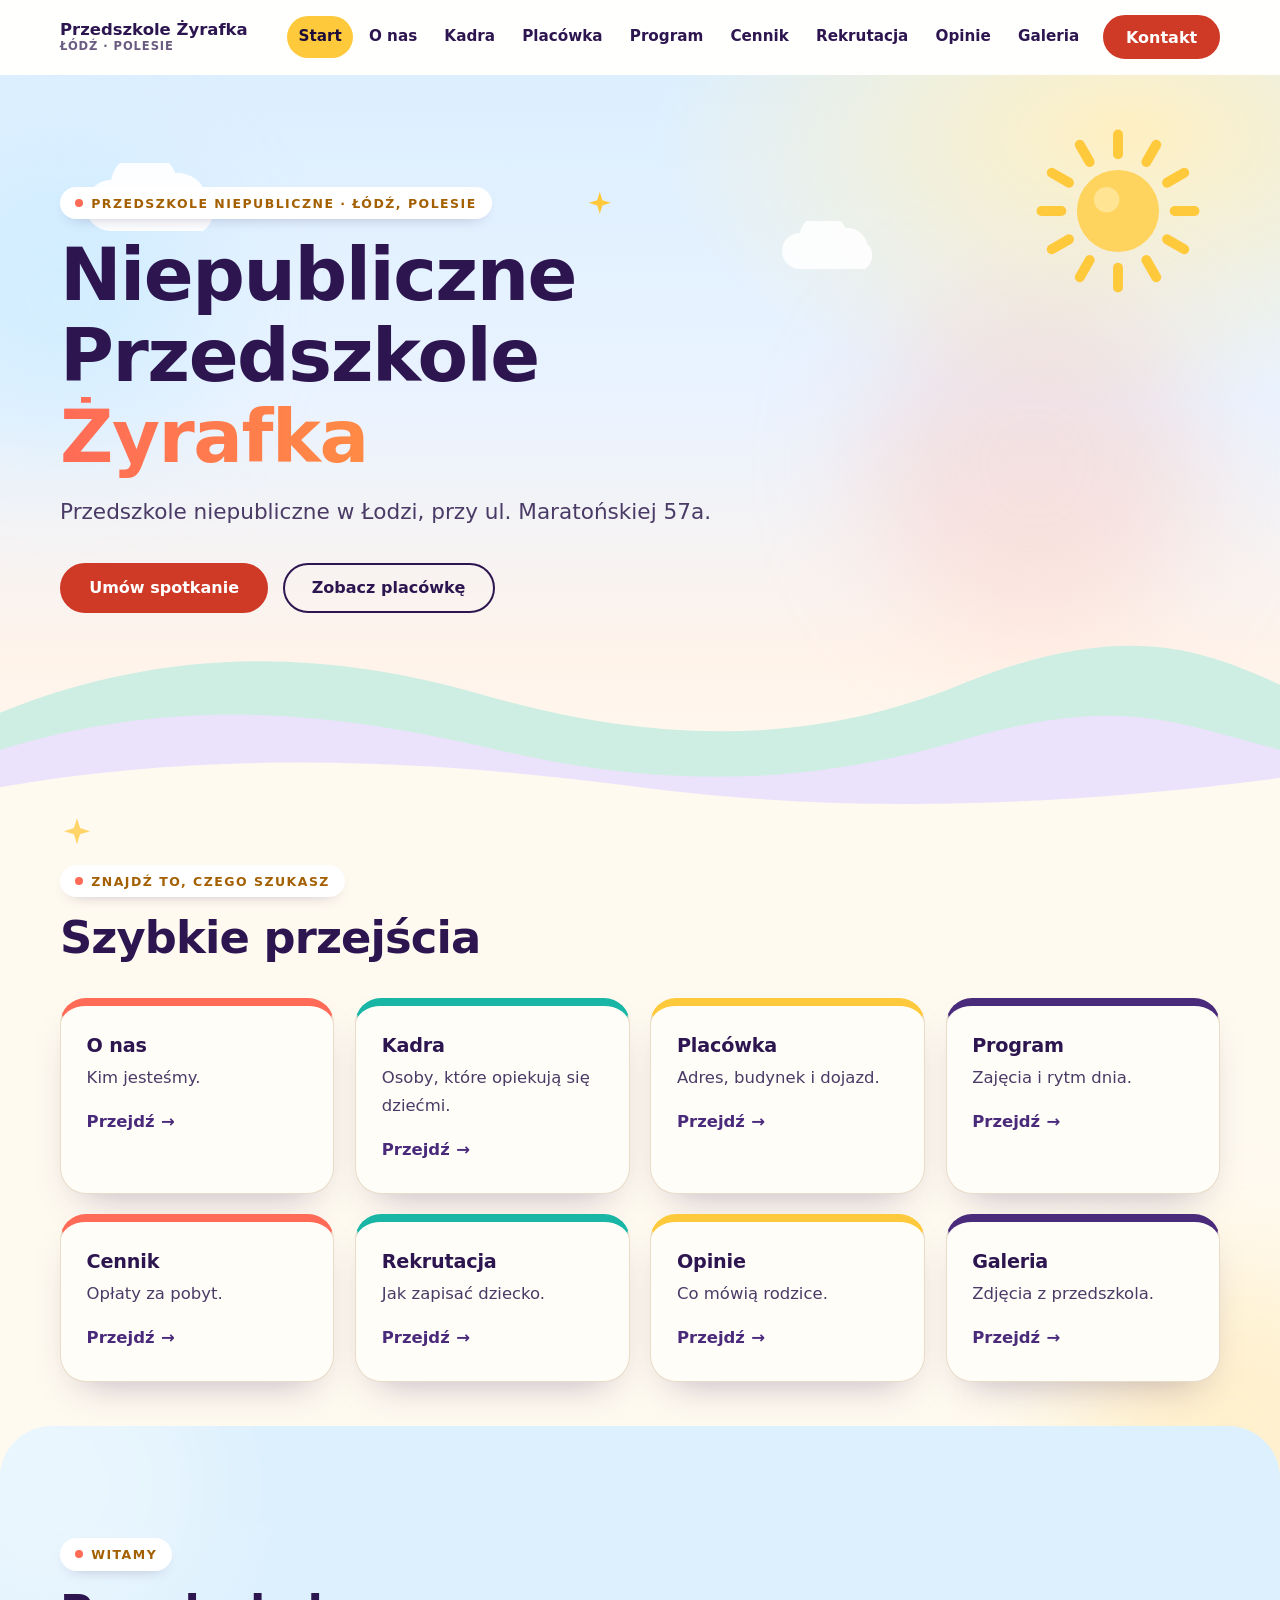
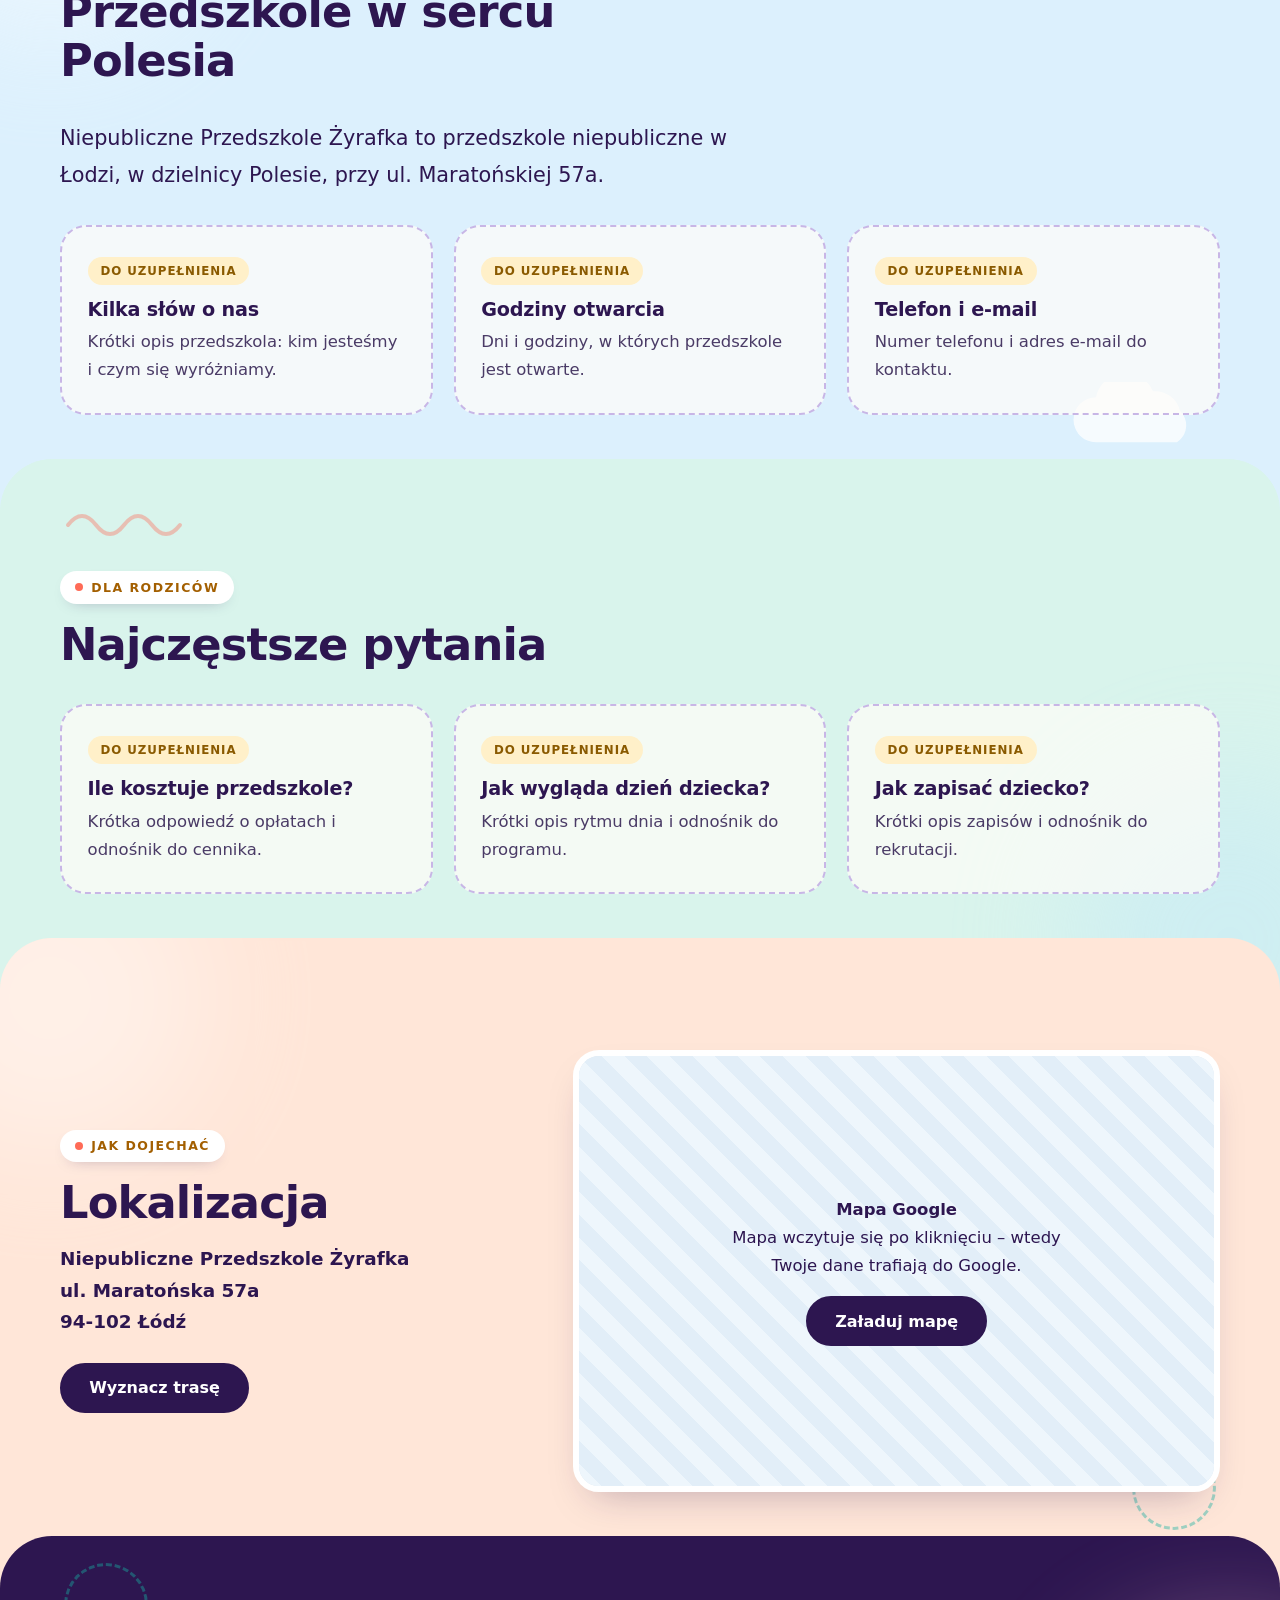
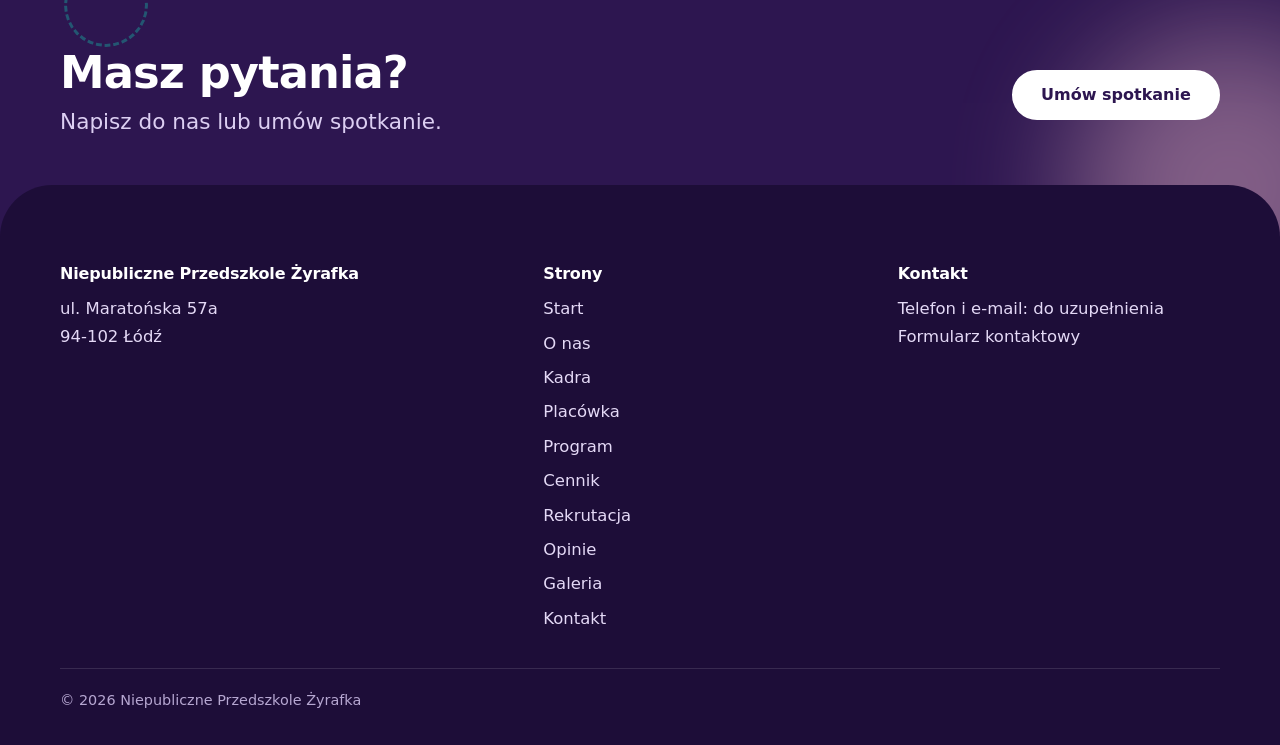
==== commit 5da397bc: "Matowe, czytelne przyciski; kafelki 'Do uzupełnienia' tylko z opisem zawartości; poprawka stopki Co-" ====
--- a/index.html
+++ b/index.html
@@ -10,7 +10,7 @@
   <meta property="og:type" content="website"><meta property="og:locale" content="pl_PL">
   <meta property="og:title" content="Niepubliczne Przedszkole Żyrafka – Łódź, ul. Maratońska 57a"><meta property="og:description" content="Niepubliczne Przedszkole Żyrafka w Łodzi (Polesie), ul. Maratońska 57a, 94-102 Łódź. Poznaj placówkę i umów spotkanie.">
   <meta name="twitter:card" content="summary"><meta name="twitter:title" content="Niepubliczne Przedszkole Żyrafka – Łódź, ul. Maratońska 57a"><meta name="twitter:description" content="Niepubliczne Przedszkole Żyrafka w Łodzi (Polesie), ul. Maratońska 57a, 94-102 Łódź. Poznaj placówkę i umów spotkanie.">
-  <link rel="stylesheet" href="css/style.css?v=bf968dfb">
+  <link rel="stylesheet" href="css/style.css?v=f951f932">
   <script type="application/ld+json">
 {"@context":"https://schema.org","@type":"Preschool","name":"Niepubliczne Przedszkole Żyrafka",
 "address":{"@type":"PostalAddress","streetAddress":"Maratońska 57a","postalCode":"94-102","addressLocality":"Łódź","addressCountry":"PL"}}
@@ -24,16 +24,16 @@
     <nav class="nav" id="nav" aria-label="Główna nawigacja"><a href="" aria-current="page">Start</a><a href="o-nas/">O nas</a><a href="kadra/">Kadra</a><a href="placowka/">Placówka</a><a href="program/">Program</a><a href="cennik/">Cennik</a><a href="rekrutacja/">Rekrutacja</a><a href="opinie/">Opinie</a><a href="galeria/">Galeria</a><a class="btn btn--sm" href="kontakt/">Kontakt</a></nav>
   </div></header>
   <main id="main">
-<section class="hero"><div class="bg" aria-hidden="true"><div class="blob a"></div><div class="blob b"></div><svg class="d-svg sun spin" width="150" height="150" viewBox="0 0 120 120" aria-hidden="true"><g stroke="#ffc93c" stroke-width="7" stroke-linecap="round"><line x1="60" y1="6" x2="60" y2="20" transform="rotate(0 60 60)"/><line x1="60" y1="6" x2="60" y2="20" transform="rotate(30 60 60)"/><line x1="60" y1="6" x2="60" y2="20" transform="rotate(60 60 60)"/><line x1="60" y1="6" x2="60" y2="20" transform="rotate(90 60 60)"/><line x1="60" y1="6" x2="60" y2="20" transform="rotate(120 60 60)"/><line x1="60" y1="6" x2="60" y2="20" transform="rotate(150 60 60)"/><line x1="60" y1="6" x2="60" y2="20" transform="rotate(180 60 60)"/><line x1="60" y1="6" x2="60" y2="20" transform="rotate(210 60 60)"/><line x1="60" y1="6" x2="60" y2="20" transform="rotate(240 60 60)"/><line x1="60" y1="6" x2="60" y2="20" transform="rotate(270 60 60)"/><line x1="60" y1="6" x2="60" y2="20" transform="rotate(300 60 60)"/><line x1="60" y1="6" x2="60" y2="20" transform="rotate(330 60 60)"/></g><circle cx="60" cy="60" r="29" fill="#ffd45e"/><circle cx="52" cy="52" r="9" fill="#ffe7a0" opacity=".8"/></svg><svg class="d-svg cloud1 drift" width="160" height="72" viewBox="0 0 200 90" aria-hidden="true"><path fill="#fff" d="M40 80a30 30 0 010-60 40 40 0 0176-8 34 34 0 0136 26 27 27 0 01-4 42z"/></svg><svg class="d-svg cloud2 drift" width="160" height="72" viewBox="0 0 200 90" aria-hidden="true"><path fill="#fff" d="M40 80a30 30 0 010-60 40 40 0 0176-8 34 34 0 0136 26 27 27 0 01-4 42z"/></svg><i class="star s1 twinkle"></i></div><div class="wrap hero__in"><p class="eyebrow reveal">Przedszkole niepubliczne · Łódź, Polesie</p><h1 class="reveal">Niepubliczne Przedszkole <em>Żyrafka</em></h1><p class="lead reveal">Przedszkole niepubliczne w Łodzi, przy ul. Maratońskiej 57a.</p><div class="hero__cta reveal"><a class="btn" href="kontakt/">Umów spotkanie</a><a class="btn btn--ghost" href="placowka/">Zobacz placówkę</a></div></div><svg class="hills" viewBox="0 0 1440 220" preserveAspectRatio="none" aria-hidden="true"><path class="h1" d="M0 120c180-70 360-70 540-20s360 60 540-10 270-40 360 0v130H0z"/><path class="h2" d="M0 160c200-60 380-40 560 0s340 40 520-10 240-20 360 10v70H0z"/><path class="h3" d="M0 200c240-40 480-30 720 0s480 20 720-10v30H0z"/></svg></section><section class="section s-cream"><div class="bg" aria-hidden="true"><div class="blob b-sun pos-br"></div><i class="acc star twinkle pos-tl"></i></div><div class="wrap"><header class="section__head reveal"><p class="eyebrow">Znajdź to, czego szukasz</p><h2>Szybkie przejścia</h2></header><div class="tiles tiles--quick" data-stagger><a class="tile tile--link reveal" href="o-nas/"><h3>O nas</h3><p>Kim jesteśmy.</p><span class="go">Przejdź</span></a><a class="tile tile--link reveal" href="kadra/"><h3>Kadra</h3><p>Osoby, które opiekują się dziećmi.</p><span class="go">Przejdź</span></a><a class="tile tile--link reveal" href="placowka/"><h3>Placówka</h3><p>Adres, budynek i dojazd.</p><span class="go">Przejdź</span></a><a class="tile tile--link reveal" href="program/"><h3>Program</h3><p>Zajęcia i rytm dnia.</p><span class="go">Przejdź</span></a><a class="tile tile--link reveal" href="cennik/"><h3>Cennik</h3><p>Opłaty za pobyt.</p><span class="go">Przejdź</span></a><a class="tile tile--link reveal" href="rekrutacja/"><h3>Rekrutacja</h3><p>Jak zapisać dziecko.</p><span class="go">Przejdź</span></a><a class="tile tile--link reveal" href="opinie/"><h3>Opinie</h3><p>Co mówią rodzice.</p><span class="go">Przejdź</span></a><a class="tile tile--link reveal" href="galeria/"><h3>Galeria</h3><p>Zdjęcia z przedszkola.</p><span class="go">Przejdź</span></a></div></div></section><section class="section s-sky"><div class="bg" aria-hidden="true"><div class="blob b-white pos-tl"></div><svg class="acc d-svg drift pos-br" width="150" height="68" viewBox="0 0 200 90" aria-hidden="true"><path fill="#fff" d="M40 80a30 30 0 010-60 40 40 0 0176-8 34 34 0 0136 26 27 27 0 01-4 42z"/></svg></div><div class="wrap"><header class="section__head reveal"><p class="eyebrow">Witamy</p><h2>Przedszkole w sercu Polesia</h2></header><p class="about reveal">Niepubliczne Przedszkole Żyrafka to przedszkole niepubliczne w Łodzi, w dzielnicy Polesie, przy ul. Maratońskiej 57a.</p><div class="tiles" style="margin-top:2rem" data-stagger><article class="tile tile--todo reveal"><span class="badge">Do uzupełnienia</span><h3>Kilka słów o nas</h3><p>Krótki opis placówki zostanie dodany po otrzymaniu informacji od przedszkola.</p></article><article class="tile tile--todo reveal"><span class="badge">Do uzupełnienia</span><h3>Godziny otwarcia</h3><p>Treść zostanie dodana po otrzymaniu informacji od placówki.</p></article><article class="tile tile--todo reveal"><span class="badge">Do uzupełnienia</span><h3>Telefon i e-mail</h3><p>Treść zostanie dodana po otrzymaniu informacji od placówki.</p></article></div></div></section><section class="section s-mint"><div class="bg" aria-hidden="true"><div class="blob b-sky pos-br"></div><svg class="acc squig float c pos-tl" width="120" height="30" viewBox="0 0 120 30" aria-hidden="true"><path d="M4 18q14-18 28 0t28 0 28 0 28 0" fill="none" stroke="currentColor" stroke-width="4" stroke-linecap="round"/></svg></div><div class="wrap"><header class="section__head reveal"><p class="eyebrow">Dla rodziców</p><h2>Najczęstsze pytania</h2></header><div class="tiles" data-stagger><article class="tile tile--todo reveal"><span class="badge">Do uzupełnienia</span><h3>Ile kosztuje przedszkole?</h3><p>Informacje o opłatach pojawią się w zakładce Cennik.</p></article><article class="tile tile--todo reveal"><span class="badge">Do uzupełnienia</span><h3>Jak wygląda dzień dziecka?</h3><p>Opis rytmu dnia pojawi się w zakładce Program.</p></article><article class="tile tile--todo reveal"><span class="badge">Do uzupełnienia</span><h3>Jak zapisać dziecko?</h3><p>Zasady zapisów pojawią się w zakładce Rekrutacja.</p></article></div></div></section><section class="section s-peach" id="lokalizacja"><div class="bg" aria-hidden="true"><div class="blob b-white pos-tl"></div><div class="acc ring float b pos-br"></div></div><div class="wrap"><div class="loc"><div class="reveal"><p class="eyebrow">Jak dojechać</p><h2>Lokalizacja</h2><address>Niepubliczne Przedszkole Żyrafka<br>ul. Maratońska 57a<br>94-102 Łódź</address><a class="btn btn--dark" target="_blank" rel="noopener" href="https://www.google.com/maps/dir/?api=1&amp;destination=Marato%C5%84ska+57a%2C+94-102+%C5%81%C3%B3d%C5%BA">Wyznacz trasę<span class="sr"> (nowa karta)</span></a></div><div class="loc__map reveal" data-map="https://www.google.com/maps?q=Marato%C5%84ska+57a%2C+94-102+%C5%81%C3%B3d%C5%BA&amp;output=embed"><div class="map-ph"><p><strong>Mapa Google</strong><br>Mapa wczytuje się po kliknięciu – wtedy Twoje dane trafiają do Google.</p><button class="btn btn--dark" type="button" data-map-btn>Załaduj mapę</button></div></div></div></div></section><section class="section s-plum"><div class="bg" aria-hidden="true"><div class="blob b-pink pos-br"></div><div class="acc ring float b pos-tl"></div></div><div class="wrap"><div class="cta reveal"><div><h2>Masz pytania?</h2><p class="lead" style="margin:.4rem 0 0">Napisz do nas – odpowiemy po otrzymaniu wiadomości.</p></div><a class="btn" href="kontakt/">Umów spotkanie</a></div></div></section>
+<section class="hero"><div class="bg" aria-hidden="true"><div class="blob a"></div><div class="blob b"></div><svg class="d-svg sun spin" width="150" height="150" viewBox="0 0 120 120" aria-hidden="true"><g stroke="#ffc93c" stroke-width="7" stroke-linecap="round"><line x1="60" y1="6" x2="60" y2="20" transform="rotate(0 60 60)"/><line x1="60" y1="6" x2="60" y2="20" transform="rotate(30 60 60)"/><line x1="60" y1="6" x2="60" y2="20" transform="rotate(60 60 60)"/><line x1="60" y1="6" x2="60" y2="20" transform="rotate(90 60 60)"/><line x1="60" y1="6" x2="60" y2="20" transform="rotate(120 60 60)"/><line x1="60" y1="6" x2="60" y2="20" transform="rotate(150 60 60)"/><line x1="60" y1="6" x2="60" y2="20" transform="rotate(180 60 60)"/><line x1="60" y1="6" x2="60" y2="20" transform="rotate(210 60 60)"/><line x1="60" y1="6" x2="60" y2="20" transform="rotate(240 60 60)"/><line x1="60" y1="6" x2="60" y2="20" transform="rotate(270 60 60)"/><line x1="60" y1="6" x2="60" y2="20" transform="rotate(300 60 60)"/><line x1="60" y1="6" x2="60" y2="20" transform="rotate(330 60 60)"/></g><circle cx="60" cy="60" r="29" fill="#ffd45e"/><circle cx="52" cy="52" r="9" fill="#ffe7a0" opacity=".8"/></svg><svg class="d-svg cloud1 drift" width="160" height="72" viewBox="0 0 200 90" aria-hidden="true"><path fill="#fff" d="M40 80a30 30 0 010-60 40 40 0 0176-8 34 34 0 0136 26 27 27 0 01-4 42z"/></svg><svg class="d-svg cloud2 drift" width="160" height="72" viewBox="0 0 200 90" aria-hidden="true"><path fill="#fff" d="M40 80a30 30 0 010-60 40 40 0 0176-8 34 34 0 0136 26 27 27 0 01-4 42z"/></svg><i class="star s1 twinkle"></i></div><div class="wrap hero__in"><p class="eyebrow reveal">Przedszkole niepubliczne · Łódź, Polesie</p><h1 class="reveal">Niepubliczne Przedszkole <em>Żyrafka</em></h1><p class="lead reveal">Przedszkole niepubliczne w Łodzi, przy ul. Maratońskiej 57a.</p><div class="hero__cta reveal"><a class="btn" href="kontakt/">Umów spotkanie</a><a class="btn btn--ghost" href="placowka/">Zobacz placówkę</a></div></div><svg class="hills" viewBox="0 0 1440 220" preserveAspectRatio="none" aria-hidden="true"><path class="h1" d="M0 120c180-70 360-70 540-20s360 60 540-10 270-40 360 0v130H0z"/><path class="h2" d="M0 160c200-60 380-40 560 0s340 40 520-10 240-20 360 10v70H0z"/><path class="h3" d="M0 200c240-40 480-30 720 0s480 20 720-10v30H0z"/></svg></section><section class="section s-cream"><div class="bg" aria-hidden="true"><div class="blob b-sun pos-br"></div><i class="acc star twinkle pos-tl"></i></div><div class="wrap"><header class="section__head reveal"><p class="eyebrow">Znajdź to, czego szukasz</p><h2>Szybkie przejścia</h2></header><div class="tiles tiles--quick" data-stagger><a class="tile tile--link reveal" href="o-nas/"><h3>O nas</h3><p>Kim jesteśmy.</p><span class="go">Przejdź</span></a><a class="tile tile--link reveal" href="kadra/"><h3>Kadra</h3><p>Osoby, które opiekują się dziećmi.</p><span class="go">Przejdź</span></a><a class="tile tile--link reveal" href="placowka/"><h3>Placówka</h3><p>Adres, budynek i dojazd.</p><span class="go">Przejdź</span></a><a class="tile tile--link reveal" href="program/"><h3>Program</h3><p>Zajęcia i rytm dnia.</p><span class="go">Przejdź</span></a><a class="tile tile--link reveal" href="cennik/"><h3>Cennik</h3><p>Opłaty za pobyt.</p><span class="go">Przejdź</span></a><a class="tile tile--link reveal" href="rekrutacja/"><h3>Rekrutacja</h3><p>Jak zapisać dziecko.</p><span class="go">Przejdź</span></a><a class="tile tile--link reveal" href="opinie/"><h3>Opinie</h3><p>Co mówią rodzice.</p><span class="go">Przejdź</span></a><a class="tile tile--link reveal" href="galeria/"><h3>Galeria</h3><p>Zdjęcia z przedszkola.</p><span class="go">Przejdź</span></a></div></div></section><section class="section s-sky"><div class="bg" aria-hidden="true"><div class="blob b-white pos-tl"></div><svg class="acc d-svg drift pos-br" width="150" height="68" viewBox="0 0 200 90" aria-hidden="true"><path fill="#fff" d="M40 80a30 30 0 010-60 40 40 0 0176-8 34 34 0 0136 26 27 27 0 01-4 42z"/></svg></div><div class="wrap"><header class="section__head reveal"><p class="eyebrow">Witamy</p><h2>Przedszkole w sercu Polesia</h2></header><p class="about reveal">Niepubliczne Przedszkole Żyrafka to przedszkole niepubliczne w Łodzi, w dzielnicy Polesie, przy ul. Maratońskiej 57a.</p><div class="tiles" style="margin-top:2rem" data-stagger><article class="tile tile--todo reveal"><span class="badge">Do uzupełnienia</span><h3>Kilka słów o nas</h3><p>Krótki opis przedszkola: kim jesteśmy i czym się wyróżniamy.</p></article><article class="tile tile--todo reveal"><span class="badge">Do uzupełnienia</span><h3>Godziny otwarcia</h3><p>Dni i godziny, w których przedszkole jest otwarte.</p></article><article class="tile tile--todo reveal"><span class="badge">Do uzupełnienia</span><h3>Telefon i e-mail</h3><p>Numer telefonu i adres e-mail do kontaktu.</p></article></div></div></section><section class="section s-mint"><div class="bg" aria-hidden="true"><div class="blob b-sky pos-br"></div><svg class="acc squig float c pos-tl" width="120" height="30" viewBox="0 0 120 30" aria-hidden="true"><path d="M4 18q14-18 28 0t28 0 28 0 28 0" fill="none" stroke="currentColor" stroke-width="4" stroke-linecap="round"/></svg></div><div class="wrap"><header class="section__head reveal"><p class="eyebrow">Dla rodziców</p><h2>Najczęstsze pytania</h2></header><div class="tiles" data-stagger><article class="tile tile--todo reveal"><span class="badge">Do uzupełnienia</span><h3>Ile kosztuje przedszkole?</h3><p>Krótka odpowiedź o opłatach i odnośnik do cennika.</p></article><article class="tile tile--todo reveal"><span class="badge">Do uzupełnienia</span><h3>Jak wygląda dzień dziecka?</h3><p>Krótki opis rytmu dnia i odnośnik do programu.</p></article><article class="tile tile--todo reveal"><span class="badge">Do uzupełnienia</span><h3>Jak zapisać dziecko?</h3><p>Krótki opis zapisów i odnośnik do rekrutacji.</p></article></div></div></section><section class="section s-peach" id="lokalizacja"><div class="bg" aria-hidden="true"><div class="blob b-white pos-tl"></div><div class="acc ring float b pos-br"></div></div><div class="wrap"><div class="loc"><div class="reveal"><p class="eyebrow">Jak dojechać</p><h2>Lokalizacja</h2><address>Niepubliczne Przedszkole Żyrafka<br>ul. Maratońska 57a<br>94-102 Łódź</address><a class="btn btn--dark" target="_blank" rel="noopener" href="https://www.google.com/maps/dir/?api=1&amp;destination=Marato%C5%84ska+57a%2C+94-102+%C5%81%C3%B3d%C5%BA">Wyznacz trasę<span class="sr"> (nowa karta)</span></a></div><div class="loc__map reveal" data-map="https://www.google.com/maps?q=Marato%C5%84ska+57a%2C+94-102+%C5%81%C3%B3d%C5%BA&amp;output=embed"><div class="map-ph"><p><strong>Mapa Google</strong><br>Mapa wczytuje się po kliknięciu – wtedy Twoje dane trafiają do Google.</p><button class="btn btn--dark" type="button" data-map-btn>Załaduj mapę</button></div></div></div></div></section><section class="section s-plum"><div class="bg" aria-hidden="true"><div class="blob b-pink pos-br"></div><div class="acc ring float b pos-tl"></div></div><div class="wrap"><div class="cta reveal"><div><h2>Masz pytania?</h2><p class="lead" style="margin:.4rem 0 0">Napisz do nas lub umów spotkanie.</p></div><a class="btn" href="kontakt/">Umów spotkanie</a></div></div></section>
   </main>
   <footer class="footer"><div class="wrap">
     <div class="footer__grid">
       <div><h3>Niepubliczne Przedszkole Żyrafka</h3><p>ul. Maratońska 57a<br>94-102 Łódź</p></div>
       <div><h3>Strony</h3><ul><li><a href="">Start</a></li><li><a href="o-nas/">O nas</a></li><li><a href="kadra/">Kadra</a></li><li><a href="placowka/">Placówka</a></li><li><a href="program/">Program</a></li><li><a href="cennik/">Cennik</a></li><li><a href="rekrutacja/">Rekrutacja</a></li><li><a href="opinie/">Opinie</a></li><li><a href="galeria/">Galeria</a></li><li><a href="kontakt/">Kontakt</a></li></ul></div>
-      <div><h3>Kontakt</h3><p>Dane kontaktowe zostaną uzupełnione.<br><a href="kontakt/">Formularz kontaktowy</a></p></div>
+      <div><h3>Kontakt</h3><p>Telefon i e-mail: do uzupełnienia<br><a href="kontakt/">Formularz kontaktowy</a></p></div>
     </div>
     <p class="footer__bar">© <span id="year">2026</span> Niepubliczne Przedszkole Żyrafka</p>
   </div></footer>
-  <script src="js/main.js?v=bf968dfb" defer></script>
+  <script src="js/main.js?v=f951f932" defer></script>
 </body>
 </html>
--- a/css/style.css
+++ b/css/style.css
@@ -258,3 +258,15 @@
 .section .blob{opacity:.4}
 .star.s1{left:46%;top:16%}
 @media (max-width:860px){.acc{display:none}}
+
+/* v6: czytelne, matowe przyciski (bez poświaty i unoszenia) */
+.btn{background:#cf3a27;border-color:#cf3a27;color:#fff;box-shadow:none;transition:background .2s,border-color .2s,color .2s}
+.btn:hover,.btn:active{background:#a92d1d;border-color:#a92d1d;transform:none;box-shadow:none}
+.btn--ghost{background:transparent;color:var(--plum);border-color:var(--plum)}
+.btn--ghost:hover{background:var(--plum);border-color:var(--plum);color:#fff}
+.btn--dark{background:var(--plum);border-color:var(--plum);color:#fff}
+.btn--dark:hover,.btn--dark:active{background:var(--plum-d);border-color:var(--plum-d)}
+.s-plum .btn{background:#fff;border-color:#fff;color:var(--plum)}
+.s-plum .btn:hover{background:var(--lilac);border-color:var(--lilac)}
+.nav .btn{color:#fff}
+.footer .footer__bar{margin-top:2.2rem}
